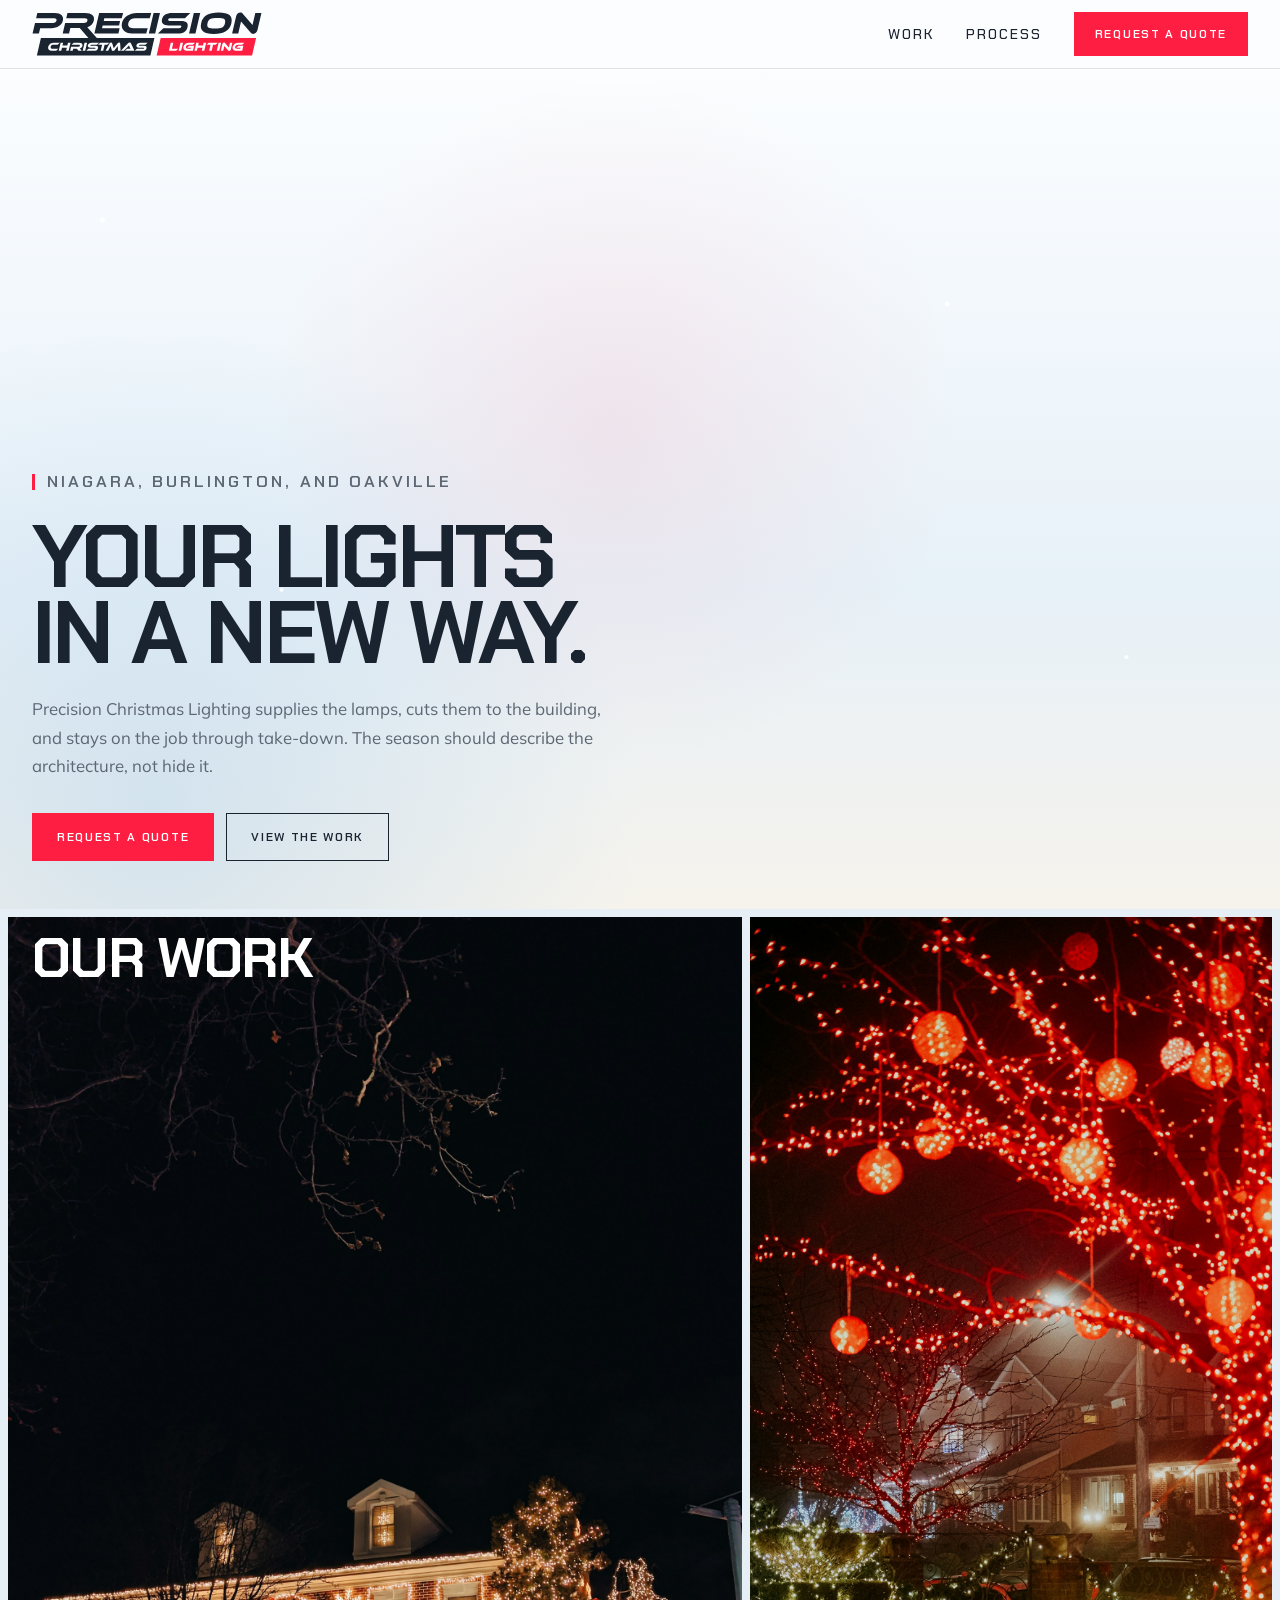
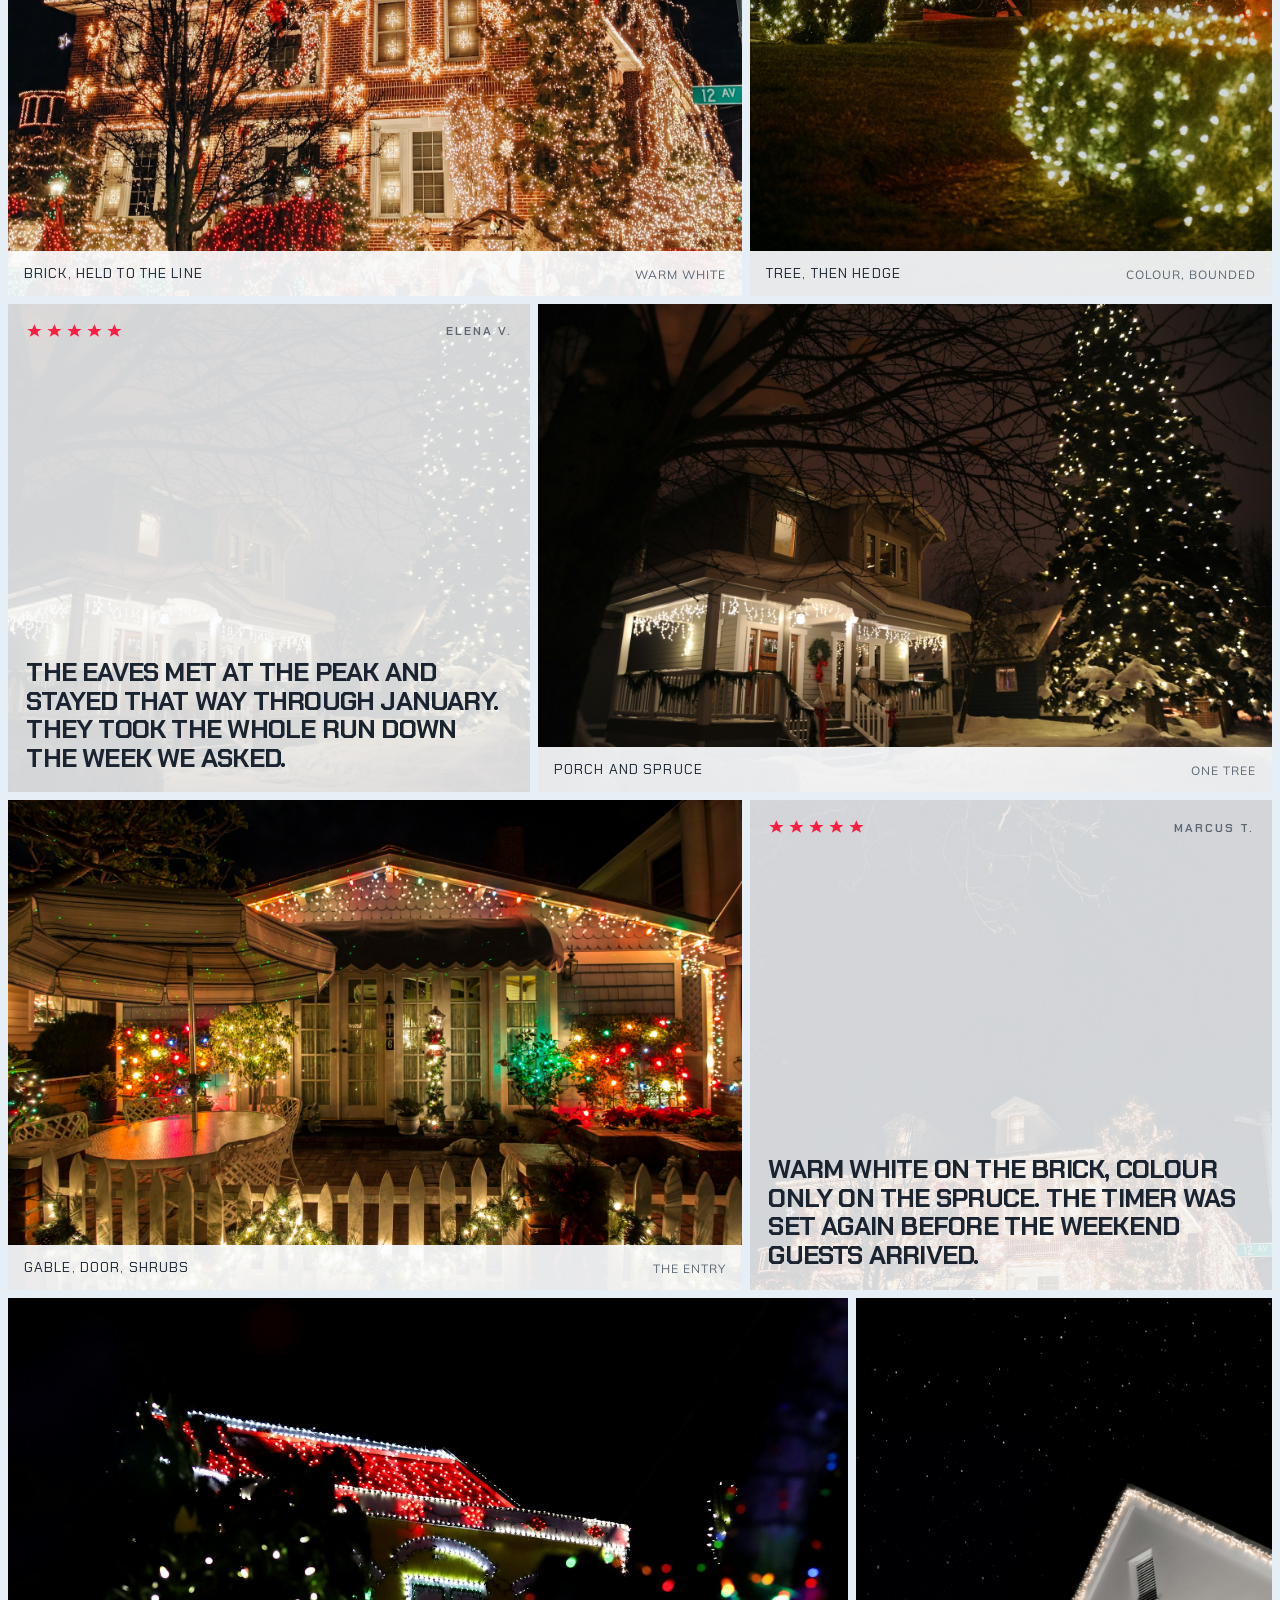
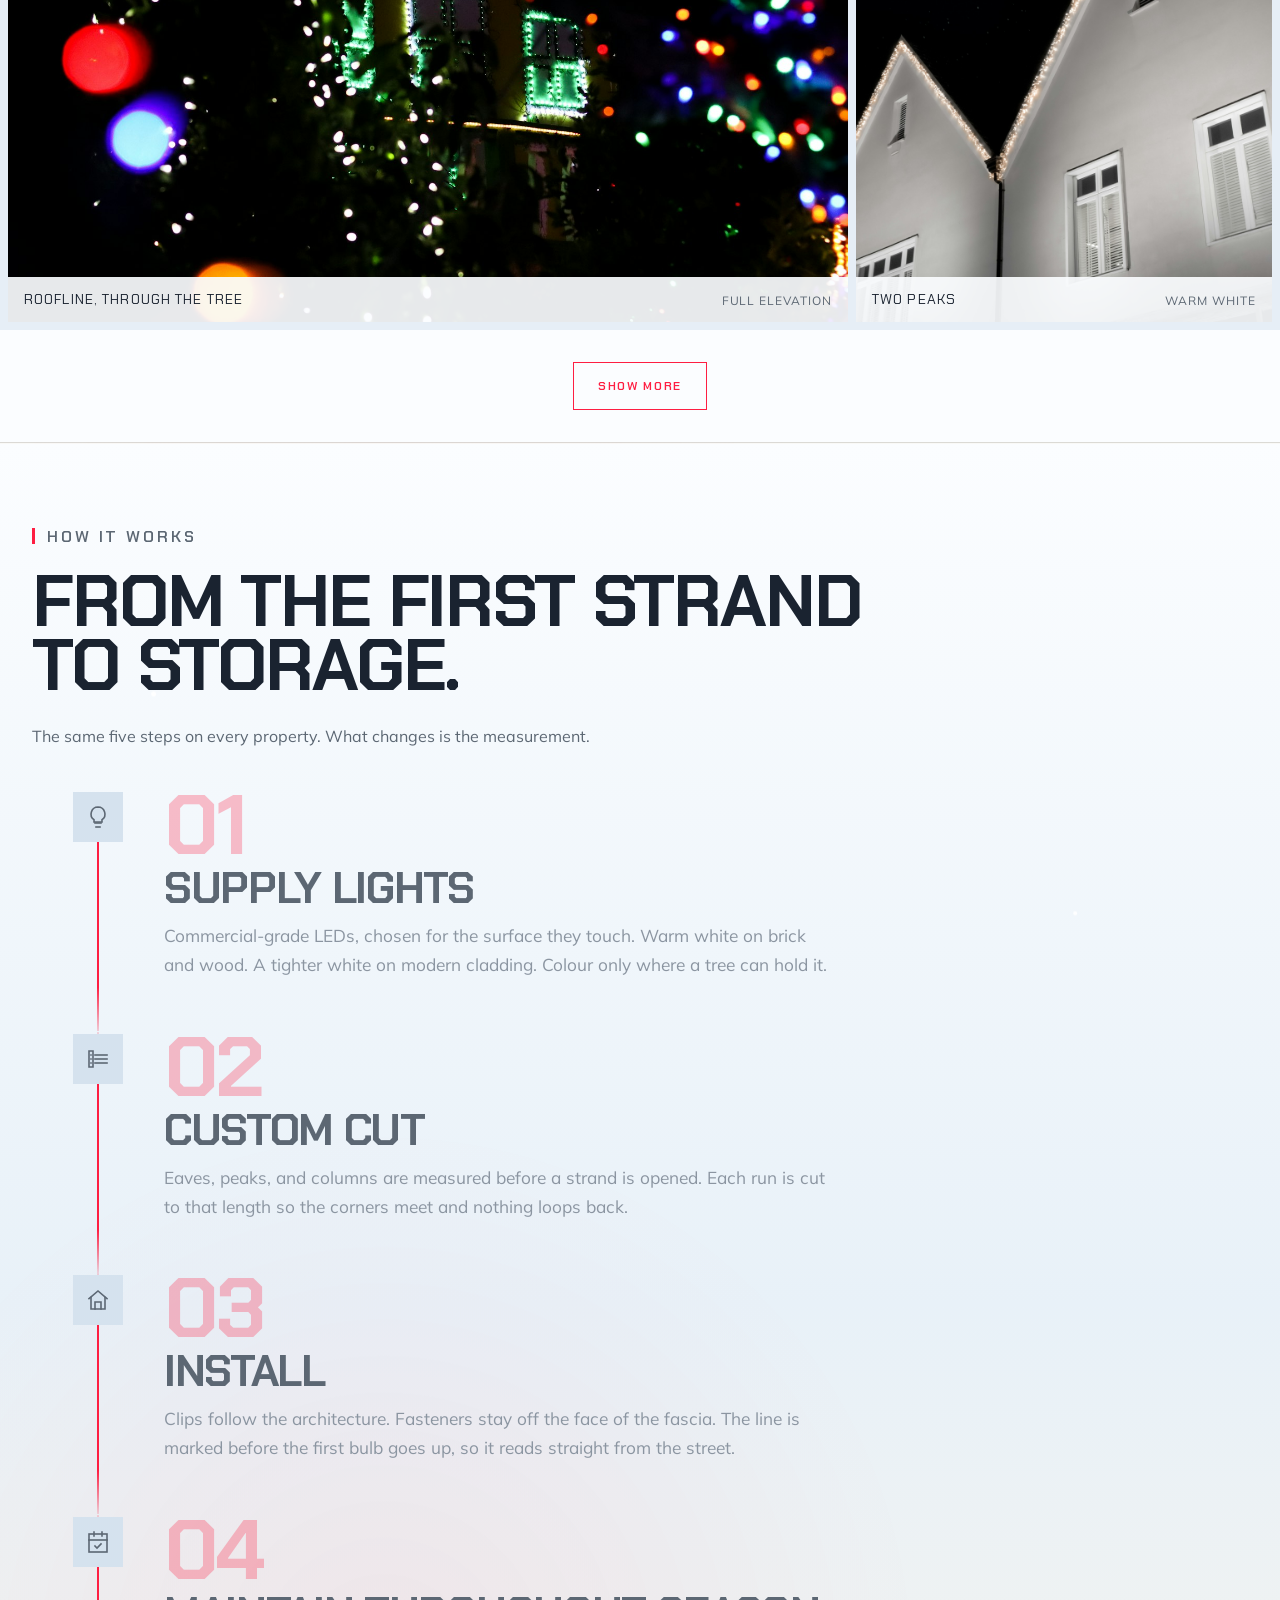
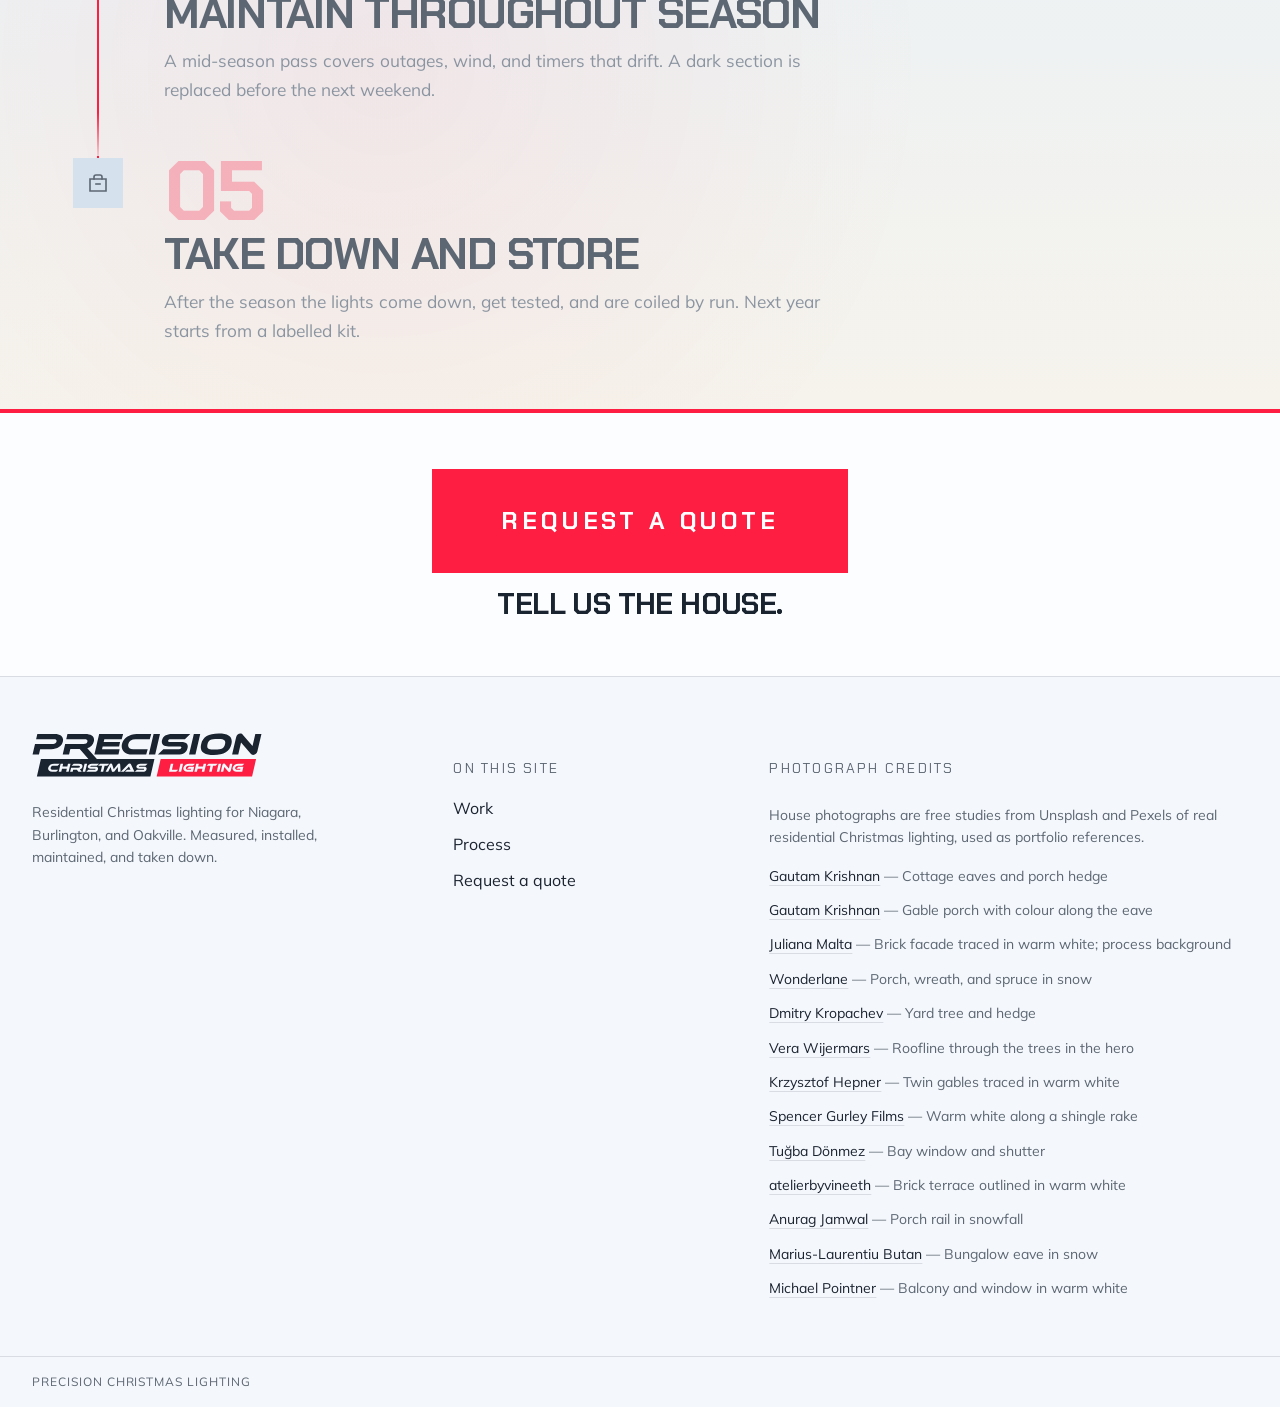
==== index.html @ a8835882 "Initial commit" ====
<!DOCTYPE html>
<html lang="en">
  <head>
    <meta charset="utf-8" />
    <meta name="viewport" content="width=device-width, initial-scale=1" />
    <title>Precision Christmas Lighting</title>
    <meta
      name="description"
      content="Architectural Christmas lighting for houses in Niagara, Burlington, and Oakville. Supply, custom cut, install, seasonal maintenance, and take-down."
    />
    <link rel="preconnect" href="https://fonts.googleapis.com" />
    <link rel="preconnect" href="https://fonts.gstatic.com" crossorigin />
    <link
      href="https://fonts.googleapis.com/css2?family=Chakra+Petch:ital,wght@0,500;0,600;0,700;1,700&family=Mulish:wght@400;500;600;700&display=swap"
      rel="stylesheet"
    />
    <link rel="stylesheet" href="css/styles.css" />
    <link rel="icon" href="precision-christmas-logo.svg" type="image/svg+xml" />
  </head>
  <body>
    <header class="site-header">
      <div class="header-inner">
        <a class="logo-link" href="index.html" aria-label="Precision Christmas Lighting">
          <img class="logo-img" src="precision-christmas-logo.svg" alt="" width="325" height="62" />
        </a>
        <nav class="nav-desktop" aria-label="Primary">
          <a class="nav-link" href="#work">Work</a>
          <a class="nav-link" href="#process">Process</a>
          <a class="btn" href="quote.html">Request a quote</a>
        </nav>
        <button
          class="menu-toggle"
          id="menu-toggle"
          type="button"
          aria-expanded="false"
          aria-controls="site-menu"
        >
          Menu
        </button>
      </div>
      <nav class="nav-mobile" id="site-menu" aria-label="Mobile">
        <ul>
          <li><a href="#work">Work</a></li>
          <li><a href="#process">Process</a></li>
        </ul>
        <a class="btn btn-lg" href="quote.html">Request a quote</a>
      </nav>
    </header>

    <main>
      <!-- Layer 2: hero photo -->
      <section class="hero">
        <div class="hero-visual">
          <div class="hero-media">
            <img
              src="work/wijermars-night.jpg"
              alt="House at night seen through dark trees, roof and windows traced in colour lights."
            />
          </div>
          <div class="hero-overlay" aria-hidden="true"></div>
        </div>
      </section>

      <!-- Layer 5: hero text (sibling so it can sit above the bulb glow) -->
      <div class="hero-content">
        <p class="eyebrow">
          <span class="eyebrow-bar" aria-hidden="true"></span>
          Niagara, Burlington, and Oakville
        </p>
        <h1>Your lights<br />in a new way.</h1>
        <p>
          Precision Christmas Lighting supplies the lamps, cuts them to the building, and stays
          on the job through take-down. The season should describe the architecture, not hide it.
        </p>
        <div class="hero-actions">
          <a class="btn btn-lg" href="quote.html">Request a quote</a>
          <a class="btn btn-lg btn-outline" href="#work">View the work</a>
        </div>
      </div>

      <!--
        Bulb stage hidden. Uncomment this whole section to put the bulb,
        circling text, and its scroll space back.
      <section
        class="model-scroll"
        id="model-scroll"
        aria-label="Interactive glowing lightbulb"
      >
        <div class="model-scroll-bg-sticky" aria-hidden="true">
          <div class="model-scroll-bg"></div>
        </div>
        <div class="model-scroll-canvas-sticky">
          <canvas id="model-canvas" aria-hidden="true"></canvas>
          <div class="model-slogan" id="model-slogan" aria-hidden="true">
            <svg class="model-slogan-ring model-slogan-ring-outer" viewBox="0 0 100 100">
              <defs>
                <path
                  id="slogan-orbit-outer"
                  d="M50,50 m-38,0 a38,38 0 1,1 76,0 a38,38 0 1,1 -76,0"
                />
              </defs>
              <text>
                <textPath href="#slogan-orbit-outer" startOffset="0%">
                  CUT TO THE BUILDING · LIT FOR THE SEASON · CUT TO THE BUILDING · LIT FOR THE SEASON ·
                </textPath>
              </text>
            </svg>
            <svg class="model-slogan-ring model-slogan-ring-inner" viewBox="0 0 100 100">
              <defs>
                <path
                  id="slogan-orbit-inner"
                  d="M50,50 m-26,0 a26,26 0 1,1 52,0 a26,26 0 1,1 -52,0"
                />
              </defs>
              <text>
                <textPath href="#slogan-orbit-inner" startOffset="0%">
                  YOUR LIGHTS IN A NEW WAY · PRECISION ON EVERY EAVE ·
                </textPath>
              </text>
            </svg>
            <p class="model-slogan-flare">
              <span data-word>Installed</span>
              <span data-word>with</span>
              <span data-word>precision</span>
            </p>
          </div>
        </div>
        <div class="model-copy">
          <p class="eyebrow">
            <span class="eyebrow-bar" aria-hidden="true"></span>
            Scroll to turn the lamp
          </p>
        </div>
      </section>
      -->

      <section id="work" class="work-section">
        <h2 class="work-heading" id="work-heading">Our work</h2>
        <div class="work-stage">
          <div class="work-grid" id="work-frames">
          <figure class="work-frame span-7 tall-82">
            <img
              src="work/malta-night.jpg"
              alt="Two-storey brick house at night, warm-white lights tracing the roof, windows, and a tall evergreen."
              style="object-position: center 72%"
            />
            <figcaption>
              <span class="title">Brick, held to the line</span>
              <span class="detail">Warm white</span>
            </figcaption>
          </figure>

          <figure class="work-frame span-5">
            <img
              src="work/kropachev-yard.jpg"
              alt="A front yard at night with a tree in red lights and a hedge in warm white, a house behind."
            />
            <figcaption>
              <span class="title">Tree, then hedge</span>
              <span class="detail">Colour, bounded</span>
            </figcaption>
          </figure>

          <figure class="review-panel span-5">
            <img class="review-bg" src="work/wonderlane-tree.jpg" alt="" />
            <div class="review-shade" aria-hidden="true"></div>
            <div class="review-content">
              <div class="review-meta">
                <div class="stars" aria-label="5 out of 5 stars">
                  <svg viewBox="0 0 20 20" aria-hidden="true"><path d="M10 1.4 12.5 7.1h6l-4.8 3.6 1.8 5.8L10 13.1 4.5 16.5l1.8-5.8L1.5 7.1h6L10 1.4Z"/></svg>
                  <svg viewBox="0 0 20 20" aria-hidden="true"><path d="M10 1.4 12.5 7.1h6l-4.8 3.6 1.8 5.8L10 13.1 4.5 16.5l1.8-5.8L1.5 7.1h6L10 1.4Z"/></svg>
                  <svg viewBox="0 0 20 20" aria-hidden="true"><path d="M10 1.4 12.5 7.1h6l-4.8 3.6 1.8 5.8L10 13.1 4.5 16.5l1.8-5.8L1.5 7.1h6L10 1.4Z"/></svg>
                  <svg viewBox="0 0 20 20" aria-hidden="true"><path d="M10 1.4 12.5 7.1h6l-4.8 3.6 1.8 5.8L10 13.1 4.5 16.5l1.8-5.8L1.5 7.1h6L10 1.4Z"/></svg>
                  <svg viewBox="0 0 20 20" aria-hidden="true"><path d="M10 1.4 12.5 7.1h6l-4.8 3.6 1.8 5.8L10 13.1 4.5 16.5l1.8-5.8L1.5 7.1h6L10 1.4Z"/></svg>
                </div>
                <figcaption>Elena V.</figcaption>
              </div>
              <blockquote>
                The eaves met at the peak and stayed that way through January. They took the whole run
                down the week we asked.
              </blockquote>
            </div>
          </figure>

          <figure class="work-frame span-7 tall-62">
            <img
              src="work/wonderlane-tree.jpg"
              alt="Snow-covered house at dusk with porch lights, a wreath, and a tall spruce wrapped in white lights."
              style="object-position: center 40%"
            />
            <figcaption>
              <span class="title">Porch and spruce</span>
              <span class="detail">One tree</span>
            </figcaption>
          </figure>

          <figure class="work-frame span-7 tall-62">
            <img
              src="work/krishnan-b.jpg"
              alt="Cottage gable at night with lights along the scalloped eave and colour in the shrubs by the door."
            />
            <figcaption>
              <span class="title">Gable, door, shrubs</span>
              <span class="detail">The entry</span>
            </figcaption>
          </figure>

          <figure class="review-panel span-5">
            <img class="review-bg" src="work/malta-night.jpg" alt="" />
            <div class="review-shade" aria-hidden="true"></div>
            <div class="review-content">
              <div class="review-meta">
                <div class="stars" aria-label="5 out of 5 stars">
                  <svg viewBox="0 0 20 20" aria-hidden="true"><path d="M10 1.4 12.5 7.1h6l-4.8 3.6 1.8 5.8L10 13.1 4.5 16.5l1.8-5.8L1.5 7.1h6L10 1.4Z"/></svg>
                  <svg viewBox="0 0 20 20" aria-hidden="true"><path d="M10 1.4 12.5 7.1h6l-4.8 3.6 1.8 5.8L10 13.1 4.5 16.5l1.8-5.8L1.5 7.1h6L10 1.4Z"/></svg>
                  <svg viewBox="0 0 20 20" aria-hidden="true"><path d="M10 1.4 12.5 7.1h6l-4.8 3.6 1.8 5.8L10 13.1 4.5 16.5l1.8-5.8L1.5 7.1h6L10 1.4Z"/></svg>
                  <svg viewBox="0 0 20 20" aria-hidden="true"><path d="M10 1.4 12.5 7.1h6l-4.8 3.6 1.8 5.8L10 13.1 4.5 16.5l1.8-5.8L1.5 7.1h6L10 1.4Z"/></svg>
                  <svg viewBox="0 0 20 20" aria-hidden="true"><path d="M10 1.4 12.5 7.1h6l-4.8 3.6 1.8 5.8L10 13.1 4.5 16.5l1.8-5.8L1.5 7.1h6L10 1.4Z"/></svg>
                </div>
                <figcaption>Marcus T.</figcaption>
              </div>
              <blockquote>
                Warm white on the brick, colour only on the spruce. The timer was set again before the
                weekend guests arrived.
              </blockquote>
            </div>
          </figure>

          <figure class="work-frame span-8 tall-64">
            <img
              src="work/wijermars-night.jpg"
              alt="House roofline outlined in white and red lights, seen through out-of-focus coloured bulbs in the foreground."
              style="object-position: center 28%"
            />
            <figcaption>
              <span class="title">Roofline, through the tree</span>
              <span class="detail">Full elevation</span>
            </figcaption>
          </figure>

          <figure class="work-frame span-4 tall-64">
            <img
              src="work/hepner-house.jpg"
              alt="Two white gables at night, warm-white lights tracing both peaks against a dark sky."
            />
            <figcaption>
              <span class="title">Two peaks</span>
              <span class="detail">Warm white</span>
            </figcaption>
          </figure>

          <div class="work-extra" id="work-extra">
            <figure class="work-frame span-5 tall-62">
              <img
                src="work/gurley-gable.jpg"
                alt="Cedar-shingle gable at night with warm-white lights along the rake and colour in the tree beside it."
                style="object-position: center 70%"
              />
              <figcaption>
                <span class="title">Rake and tree</span>
                <span class="detail">The gable</span>
              </figcaption>
            </figure>

            <figure class="work-frame span-7 tall-62">
              <img
                src="work/donmez-bay.jpg"
                alt="White bay window with shutters, warm string lights following the trim and hanging from the balcony."
              />
              <figcaption>
                <span class="title">Bay and shutter</span>
                <span class="detail">Warm white</span>
              </figcaption>
            </figure>

            <figure class="review-panel span-4">
              <img class="review-bg" src="work/kropachev-yard.jpg" alt="" />
              <div class="review-shade" aria-hidden="true"></div>
              <div class="review-content">
                <div class="review-meta">
                  <div class="stars" aria-label="5 out of 5 stars">
                    <svg viewBox="0 0 20 20" aria-hidden="true"><path d="M10 1.4 12.5 7.1h6l-4.8 3.6 1.8 5.8L10 13.1 4.5 16.5l1.8-5.8L1.5 7.1h6L10 1.4Z"/></svg>
                    <svg viewBox="0 0 20 20" aria-hidden="true"><path d="M10 1.4 12.5 7.1h6l-4.8 3.6 1.8 5.8L10 13.1 4.5 16.5l1.8-5.8L1.5 7.1h6L10 1.4Z"/></svg>
                    <svg viewBox="0 0 20 20" aria-hidden="true"><path d="M10 1.4 12.5 7.1h6l-4.8 3.6 1.8 5.8L10 13.1 4.5 16.5l1.8-5.8L1.5 7.1h6L10 1.4Z"/></svg>
                    <svg viewBox="0 0 20 20" aria-hidden="true"><path d="M10 1.4 12.5 7.1h6l-4.8 3.6 1.8 5.8L10 13.1 4.5 16.5l1.8-5.8L1.5 7.1h6L10 1.4Z"/></svg>
                    <svg viewBox="0 0 20 20" aria-hidden="true"><path d="M10 1.4 12.5 7.1h6l-4.8 3.6 1.8 5.8L10 13.1 4.5 16.5l1.8-5.8L1.5 7.1h6L10 1.4Z"/></svg>
                  </div>
                  <figcaption>Priya N.</figcaption>
                </div>
                <blockquote>
                  Every length was cut to the fascia. Nothing looped back, and the bins in January
                  were labelled by elevation.
                </blockquote>
              </div>
            </figure>

            <figure class="work-frame span-8 tall-72">
              <img
                src="work/vineeth-brick.jpg"
                alt="Brick terrace house at night, warm-white lights outlining the facade, door, and windows."
              />
              <figcaption>
                <span class="title">Brick elevation</span>
                <span class="detail">The door</span>
              </figcaption>
            </figure>

            <figure class="work-frame span-7">
              <img
                src="work/jamwal-porch.jpg"
                alt="Blue bungalow in snowfall, multicolour lights along the porch rail and steps."
              />
              <figcaption>
                <span class="title">Porch in snow</span>
                <span class="detail">The entry</span>
              </figcaption>
            </figure>

            <figure class="work-frame span-5">
              <img
                src="work/butan-bungalow.jpg"
                alt="Snow-covered bungalow at night with lights along the eave and colour in the front trees."
                style="object-position: center 60%"
              />
              <figcaption>
                <span class="title">Eave in snow</span>
                <span class="detail">One bungalow</span>
              </figcaption>
            </figure>

            <figure class="work-frame span-12 tall-78">
              <img
                src="work/pointner-balcony.jpg"
                alt="House wall at dusk with warm-white net lights across a balcony and the window below it."
                style="object-position: center 30%"
              />
              <figcaption>
                <span class="title">Balcony line</span>
                <span class="detail">Warm white</span>
              </figcaption>
            </figure>
          </div>
          </div>
        </div>

        <div class="work-more">
          <button
            class="btn btn-lg btn-show-more"
            id="view-more"
            type="button"
            aria-expanded="false"
            aria-controls="work-extra"
          >
            Show more
          </button>
        </div>
      </section>

      <section class="process" id="process">
        <div class="process-parallax" aria-hidden="true"></div>
        <div class="process-intro">
          <p class="eyebrow">
            <span class="eyebrow-bar" aria-hidden="true"></span>
            How it works
          </p>
          <h2>From the first strand to storage.</h2>
          <p>The same five steps on every property. What changes is the measurement.</p>
        </div>

        <ol class="process-list">
          <li class="process-item">
            <div class="process-rail" aria-hidden="true">
              <span class="process-node">
                <svg viewBox="0 0 24 24">
                  <path d="M9 18h6" />
                  <path d="M10 22h4" />
                  <path d="M12 2a7 7 0 0 0-4 12.7V17h8v-2.3A7 7 0 0 0 12 2Z" />
                </svg>
              </span>
            </div>
            <div class="process-body">
              <p class="step-number">01</p>
              <h3>Supply lights</h3>
              <p>
                Commercial-grade LEDs, chosen for the surface they touch. Warm white on brick and
                wood. A tighter white on modern cladding. Colour only where a tree can hold it.
              </p>
            </div>
          </li>

          <li class="process-item">
            <div class="process-rail" aria-hidden="true">
              <span class="process-node">
                <svg viewBox="0 0 24 24">
                  <path d="M21 8H9" />
                  <path d="M21 12H9" />
                  <path d="M21 16H9" />
                  <path d="M5 8v.01" />
                  <path d="M5 12v.01" />
                  <path d="M5 16v.01" />
                  <path d="M3 4h4v16H3Z" />
                </svg>
              </span>
            </div>
            <div class="process-body">
              <p class="step-number">02</p>
              <h3>Custom cut</h3>
              <p>
                Eaves, peaks, and columns are measured before a strand is opened. Each run is cut
                to that length so the corners meet and nothing loops back.
              </p>
            </div>
          </li>

          <li class="process-item">
            <div class="process-rail" aria-hidden="true">
              <span class="process-node">
                <svg viewBox="0 0 24 24">
                  <path d="M3 10.5 12 3l9 7.5" />
                  <path d="M5 9.5V21h14V9.5" />
                  <path d="M9 21v-7h6v7" />
                </svg>
              </span>
            </div>
            <div class="process-body">
              <p class="step-number">03</p>
              <h3>Install</h3>
              <p>
                Clips follow the architecture. Fasteners stay off the face of the fascia. The line
                is marked before the first bulb goes up, so it reads straight from the street.
              </p>
            </div>
          </li>

          <li class="process-item">
            <div class="process-rail" aria-hidden="true">
              <span class="process-node">
                <svg viewBox="0 0 24 24">
                  <rect x="3" y="4" width="18" height="18" />
                  <path d="M16 2v4" />
                  <path d="M8 2v4" />
                  <path d="M3 10h18" />
                  <path d="m9 16 2 2 4-4" />
                </svg>
              </span>
            </div>
            <div class="process-body">
              <p class="step-number">04</p>
              <h3>Maintain throughout season</h3>
              <p>
                A mid-season pass covers outages, wind, and timers that drift. A dark section is
                replaced before the next weekend.
              </p>
            </div>
          </li>

          <li class="process-item">
            <div class="process-rail" aria-hidden="true">
              <span class="process-node">
                <svg viewBox="0 0 24 24">
                  <path d="M4 8h16v12H4Z" />
                  <path d="M8 8V6a2 2 0 0 1 2-2h4a2 2 0 0 1 2 2v2" />
                  <path d="M10 13h4" />
                </svg>
              </span>
            </div>
            <div class="process-body">
              <p class="step-number">05</p>
              <h3>Take down and store</h3>
              <p>
                After the season the lights come down, get tested, and are coiled by run. Next
                year starts from a labelled kit.
              </p>
            </div>
          </li>
        </ol>
      </section>

      <section class="cta-band">
        <div class="cta-band-rule" aria-hidden="true"></div>
        <div class="cta-band-inner">
          <div class="cta-band-row">
            <a class="btn btn-cta" href="quote.html">Request a quote</a>
            <h2>Tell us the house.</h2>
          </div>
        </div>
      </section>
    </main>

    <footer class="site-footer">
      <div class="footer-grid">
        <div class="footer-brand">
          <a class="logo-link" href="index.html" aria-label="Precision Christmas Lighting">
            <img class="logo-img" src="precision-christmas-logo.svg" alt="" width="325" height="62" />
          </a>
          <p>
            Residential Christmas lighting for Niagara, Burlington, and Oakville. Measured,
            installed, maintained, and taken down.
          </p>
        </div>
        <nav class="footer-nav" aria-label="Footer">
          <p class="footer-label">On this site</p>
          <ul>
            <li><a href="#work">Work</a></li>
            <li><a href="#process">Process</a></li>
            <li><a href="quote.html">Request a quote</a></li>
          </ul>
        </nav>
        <div class="credits">
          <p class="footer-label">Photograph credits</p>
          <p>
            House photographs are free studies from Unsplash and Pexels of real residential
            Christmas lighting, used as portfolio references.
          </p>
          <ul>
            <li>
              <a class="credit-link" href="https://unsplash.com/photos/a-house-with-christmas-lights-XfmXO8BMrDs">Gautam Krishnan</a>
              <span> — Cottage eaves and porch hedge</span>
            </li>
            <li>
              <a class="credit-link" href="https://unsplash.com/photos/a-house-with-christmas-lights-EpjZhYC-hxU">Gautam Krishnan</a>
              <span> — Gable porch with colour along the eave</span>
            </li>
            <li>
              <a class="credit-link" href="https://unsplash.com/photos/well-lit-house-at-night-NH7oHjePWUs">Juliana Malta</a>
              <span> — Brick facade traced in warm white; process background</span>
            </li>
            <li>
              <a class="credit-link" href="https://unsplash.com/photos/pine-tree-cover-by-string-lights-beside-house-ADeF0nyAvLo">Wonderlane</a>
              <span> — Porch, wreath, and spruce in snow</span>
            </li>
            <li>
              <a class="credit-link" href="https://unsplash.com/photos/a-lighted-tree-in-the-middle-of-a-yard-RzvjP1nq0bE">Dmitry Kropachev</a>
              <span> — Yard tree and hedge</span>
            </li>
            <li>
              <a class="credit-link" href="https://unsplash.com/photos/a-house-covered-in-christmas-lights-at-night-WYiPQLPj8ec">Vera Wijermars</a>
              <span> — Roofline through the trees in the hero</span>
            </li>
            <li>
              <a class="credit-link" href="https://unsplash.com/photos/white-and-brown-concrete-house-n_2GDrtTaXc">Krzysztof Hepner</a>
              <span> — Twin gables traced in warm white</span>
            </li>
            <li>
              <a class="credit-link" href="https://www.pexels.com/photo/string-lights-hanging-from-house-roof-1472673/">Spencer Gurley Films</a>
              <span> — Warm white along a shingle rake</span>
            </li>
            <li>
              <a class="credit-link" href="https://www.pexels.com/photo/a-white-vintage-house-with-christmas-lights-15028368/">Tuğba Dönmez</a>
              <span> — Bay window and shutter</span>
            </li>
            <li>
              <a class="credit-link" href="https://www.pexels.com/photo/festive-christmas-decor-on-a-cozy-house-at-night-35358419/">atelierbyvineeth</a>
              <span> — Brick terrace outlined in warm white</span>
            </li>
            <li>
              <a class="credit-link" href="https://www.pexels.com/photo/charming-snowy-christmas-house-in-toronto-29675608/">Anurag Jamwal</a>
              <span> — Porch rail in snowfall</span>
            </li>
            <li>
              <a class="credit-link" href="https://www.pexels.com/photo/the-exterior-of-a-house-at-night-9333842/">Marius-Laurentiu Butan</a>
              <span> — Bungalow eave in snow</span>
            </li>
            <li>
              <a class="credit-link" href="https://www.pexels.com/photo/cozy-nighttime-home-with-glowing-christmas-lights-35371210/">Michael Pointner</a>
              <span> — Balcony and window in warm white</span>
            </li>
          </ul>
        </div>
      </div>
      <div class="footer-bar">Precision Christmas Lighting</div>
    </footer>

    <script src="js/main.js"></script>
    <!--
      Bulb stage scripts. Uncomment with the model-scroll section above.
    <script type="importmap">
      {
        "imports": {
          "three": "https://unpkg.com/three@0.170.0/build/three.module.js",
          "three/addons/": "https://unpkg.com/three@0.170.0/examples/jsm/"
        }
      }
    </script>
    <script type="module" src="js/model-scroll.js"></script>
    -->
  </body>
</html>
---- css/styles.css ----
:root {
  --ink: #1a2330;
  --paper: #f4f7fb;
  --snow: #fbfdff;
  --ice: #e6eef6;
  --lime: #fe1e42;
  --accent: #fe1e42;
  --accent-deep: #d01234;
  --white: #ffffff;
  --muted: #5c6773;
  --line: rgba(26, 35, 48, 0.12);
  --danger: #c41832;
  --header-h: 3.75rem;
  --font-display: "Chakra Petch", sans-serif;
  --font-body: Mulish, sans-serif;
}

*,
*::before,
*::after {
  box-sizing: border-box;
  border-radius: 0 !important;
  box-shadow: none !important;
}

html {
  scroll-behavior: smooth;
  background: var(--snow);
}

body {
  margin: 0;
  min-height: 100vh;
  background: var(--snow);
  color: var(--ink);
  font-family: var(--font-body);
  line-height: 1.5;
  -webkit-font-smoothing: antialiased;
}

img {
  display: block;
  max-width: 100%;
}

a {
  color: inherit;
  text-decoration: none;
}

button,
input,
textarea {
  font: inherit;
}

::selection {
  background: var(--accent);
  color: var(--white);
}

#work,
#process {
  scroll-margin-top: 5.5rem;
}

.sr-only {
  position: absolute;
  width: 1px;
  height: 1px;
  padding: 0;
  margin: -1px;
  overflow: hidden;
  clip: rect(0, 0, 0, 0);
  white-space: nowrap;
  border: 0;
}

.eyebrow {
  display: flex;
  align-items: center;
  gap: 0.75rem;
  margin: 0;
  font-family: var(--font-display);
  font-size: 0.75rem;
  font-weight: 600;
  letter-spacing: 0.18em;
  text-transform: uppercase;
}

.eyebrow-bar {
  display: inline-block;
  width: 3px;
  height: 1rem;
  background: var(--lime);
}

.btn {
  display: inline-flex;
  align-items: center;
  justify-content: center;
  min-height: 2.75rem;
  padding: 0.75rem 1.25rem;
  border: 1px solid transparent;
  background: var(--accent);
  color: var(--white);
  cursor: pointer;
  font-family: var(--font-display);
  font-size: 0.75rem;
  font-weight: 600;
  letter-spacing: 0.14em;
  text-transform: uppercase;
  transition: background-color 0.15s ease, color 0.15s ease, border-color 0.15s ease;
}

.btn:hover {
  background: var(--accent-deep);
}

.btn:focus-visible,
.nav-link:focus-visible,
.logo-link:focus-visible,
.credit-link:focus-visible {
  outline: 2px solid var(--lime);
  outline-offset: 4px;
}

.btn-outline {
  background: transparent;
  border-color: currentColor;
  color: inherit;
}

.btn-outline:hover {
  background: var(--accent);
  color: var(--white);
  border-color: var(--accent);
}

.btn-outline.dark {
  border-color: var(--ink);
  color: var(--ink);
}

.btn-outline.dark:hover {
  background: var(--ink);
  color: var(--white);
  border-color: var(--ink);
}

.btn-lg {
  min-height: 3rem;
  padding: 0.85rem 1.5rem;
}

.btn-xl {
  min-height: 4rem;
  padding: 1rem 2.5rem;
  font-size: 0.95rem;
  letter-spacing: 0.16em;
}

.site-header {
  position: sticky;
  top: 0;
  /* Above bulb glow + page text */
  z-index: 40;
  border-bottom: 1px solid var(--line);
  background: var(--snow);
  color: var(--ink);
}

.header-inner {
  display: flex;
  align-items: center;
  justify-content: space-between;
  gap: 1rem;
  padding: 0.75rem 1rem;
}

.logo-img {
  height: 2.25rem;
  width: auto;
}

.nav-desktop {
  display: none;
  align-items: center;
  gap: 2rem;
}

.nav-link {
  font-family: var(--font-display);
  font-size: 0.875rem;
  font-weight: 500;
  letter-spacing: 0.14em;
  text-transform: uppercase;
}

.nav-link:hover {
  color: var(--lime);
}

.menu-toggle {
  background: none;
  border: 0;
  color: var(--ink);
  cursor: pointer;
  font-family: var(--font-display);
  font-size: 0.75rem;
  font-weight: 600;
  letter-spacing: 0.16em;
  text-transform: uppercase;
}

.nav-mobile {
  display: none;
  border-top: 1px solid var(--line);
  padding: 1rem;
}

.nav-mobile.is-open {
  display: block;
}

.nav-mobile ul {
  list-style: none;
  margin: 0;
  padding: 0;
}

.nav-mobile li {
  border-bottom: 1px solid var(--line);
}

.nav-mobile a {
  display: block;
  padding: 1rem 0;
  font-family: var(--font-display);
  font-size: 1.125rem;
  letter-spacing: 0.12em;
  text-transform: uppercase;
}

.nav-mobile .btn {
  width: 100%;
  margin-top: 1rem;
}

.hero {
  /* Layer 2 stack — photos + seam only (below bulb glow) */
  position: relative;
  z-index: 2;
  min-height: calc(100svh - var(--header-h));
  background: var(--snow);
  color: var(--ink);
  pointer-events: none;
}

.hero-visual {
  position: absolute;
  inset: 0;
  overflow: hidden;
}

.hero-media {
  position: absolute;
  inset: 0;
}

.hero-media img {
  width: 100%;
  height: 100%;
  object-fit: cover;
  object-position: center 45%;
  opacity: 0;
}

.hero-visual {
  background-color: #f7fbff;
  background-image:
    radial-gradient(circle at 8% 18%, rgba(255, 255, 255, 0.95) 0 2px, transparent 3px),
    radial-gradient(circle at 22% 62%, rgba(255, 255, 255, 0.9) 0 1.5px, transparent 2.5px),
    radial-gradient(circle at 74% 28%, rgba(255, 255, 255, 0.95) 0 2px, transparent 3px),
    radial-gradient(circle at 88% 70%, rgba(255, 255, 255, 0.85) 0 1.5px, transparent 2.5px),
    radial-gradient(circle at 48% 42%, rgba(254, 30, 66, 0.08), transparent 42%),
    radial-gradient(circle at 12% 88%, rgba(186, 214, 236, 0.55), transparent 36%),
    linear-gradient(180deg, #fbfdff 0%, #e7f1f8 62%, #f6f3ec 100%);
}

.hero-overlay {
  position: absolute;
  inset: 0;
  background: none;
}

/* Layer 5: hero copy — pulled up over the hero visual, above the glow */
.hero-content {
  position: relative;
  z-index: 30;
  display: flex;
  flex-direction: column;
  justify-content: flex-end;
  min-height: calc(100svh - var(--header-h));
  margin-top: calc(var(--header-h) - 100svh);
  padding: 3rem 1rem;
  color: var(--ink);
  pointer-events: none;
}

.hero-content a,
.hero-content .btn {
  pointer-events: auto;
}

.hero-content h1 {
  margin: 1.5rem 0 0;
  max-width: 18ch;
  font-family: var(--font-display);
  font-size: clamp(2.5rem, 8vw, 5.5rem);
  font-weight: 700;
  line-height: 0.86;
  letter-spacing: -0.04em;
  text-transform: uppercase;
}

.hero-content p {
  margin: 1.5rem 0 0;
  max-width: 36rem;
  color: var(--muted);
  font-size: 1.05rem;
  line-height: 1.7;
}

.hero-actions {
  display: flex;
  flex-direction: column;
  gap: 0.75rem;
  margin-top: 2rem;
}

.section-intro {
  display: grid;
  gap: 2rem;
  padding: 4rem 1rem;
  border-bottom: 1px solid var(--line);
}

.section-intro h2 {
  margin: 1.25rem 0 0;
  max-width: 16ch;
  font-family: var(--font-display);
  font-size: clamp(2.75rem, 7vw, 4.5rem);
  font-weight: 700;
  line-height: 0.9;
  letter-spacing: -0.03em;
  text-transform: uppercase;
}

.model-scroll {
  position: relative;
  z-index: auto;
  /* Scroll travel for the spin — 75% of the previous 260vh stage */
  height: 195vh;
  margin-top: -28vh;
  margin-bottom: -24vh;
  background: transparent;
  color: var(--ink);
  pointer-events: none;
  overflow: visible;
}

.model-scroll-bg-sticky,
.model-scroll-canvas-sticky {
  position: sticky;
  top: var(--header-h);
  height: calc(100vh - var(--header-h));
  pointer-events: none;
}

/* Layer 1: bulb house plate — behind hero/work photos (hero is z:2) */
.model-scroll-bg-sticky {
  z-index: 1;
  margin-bottom: calc(-100vh + var(--header-h));
  overflow: hidden;
}

.model-scroll-bg {
  position: absolute;
  inset: 0;
  pointer-events: none;
  background-color: #fff;
  background-image:
    linear-gradient(rgba(255, 255, 255, 0.78), rgba(255, 255, 255, 0.84)),
    url("../work/wonderlane-tree.jpg");
  background-position: center;
  background-size: cover;
}

/* Layer 4: bulb + glow — above photos (z:2), below text (z:30) */
.model-scroll-canvas-sticky {
  z-index: 20;
  display: grid;
  place-items: center;
  overflow: visible;
  /* Soft fade so glow never hard-cuts against the header / stage rim */
  -webkit-mask-image: radial-gradient(
    ellipse 78% 72% at 50% 48%,
    #000 35%,
    rgba(0, 0, 0, 0.65) 58%,
    rgba(0, 0, 0, 0.2) 78%,
    transparent 100%
  );
  mask-image: radial-gradient(
    ellipse 78% 72% at 50% 48%,
    #000 35%,
    rgba(0, 0, 0, 0.65) 58%,
    rgba(0, 0, 0, 0.2) 78%,
    transparent 100%
  );
}

#model-canvas {
  position: absolute;
  /* Tall overscan for soft glow; no horizontal overscan (that caused a scrollable white gutter) */
  inset: -55% 0;
  width: 100%;
  height: 210%;
  display: block;
  z-index: 1;
  pointer-events: none;
}

.model-slogan {
  position: absolute;
  inset: 0;
  z-index: 2;
  display: grid;
  place-items: center;
  pointer-events: none;
  opacity: 0;
  visibility: hidden;
  transition: opacity 0.45s ease, visibility 0.45s ease;
}

.model-slogan.is-visible {
  opacity: 1;
  visibility: visible;
}

.model-slogan-ring {
  position: absolute;
  width: min(92vmin, 44rem);
  height: min(92vmin, 44rem);
  overflow: visible;
  color: rgba(26, 35, 48, 0.72);
  will-change: transform;
}

.model-slogan-ring-inner {
  width: min(64vmin, 30rem);
  height: min(64vmin, 30rem);
  color: rgba(254, 30, 66, 0.82);
}

.model-slogan-ring text {
  fill: currentColor;
  font-family: var(--font-display);
  font-size: 3.1px;
  font-weight: 600;
  letter-spacing: 0.22em;
  text-transform: uppercase;
}

.model-slogan-ring-inner text {
  font-size: 2.55px;
  letter-spacing: 0.18em;
}

.model-slogan-flare {
  position: absolute;
  left: 50%;
  bottom: clamp(1.25rem, 8vh, 3.5rem);
  z-index: 1;
  display: flex;
  flex-wrap: wrap;
  justify-content: center;
  gap: 0.35rem 0.55rem;
  width: min(18rem, calc(100% - 2rem));
  margin: 0;
  padding: 0;
  transform: translateX(-50%);
  text-align: center;
  font-family: var(--font-display);
  font-size: clamp(1.05rem, 2.8vw, 1.55rem);
  font-weight: 700;
  line-height: 1.15;
  letter-spacing: 0.08em;
  text-transform: uppercase;
  color: var(--ink);
}

.model-slogan-flare [data-word] {
  display: inline-block;
  opacity: 0;
  transform: translateY(0.65em) scale(0.92);
  filter: blur(6px);
  transition:
    opacity 0.55s ease,
    transform 0.55s cubic-bezier(0.22, 1, 0.36, 1),
    filter 0.55s ease;
}

.model-slogan.is-visible .model-slogan-flare [data-word] {
  opacity: 1;
  transform: translateY(0) scale(1);
  filter: blur(0);
}

.model-slogan.is-visible .model-slogan-flare [data-word]:nth-child(1) {
  transition-delay: 0.05s;
}
.model-slogan.is-visible .model-slogan-flare [data-word]:nth-child(2) {
  transition-delay: 0.16s;
}
.model-slogan.is-visible .model-slogan-flare [data-word]:nth-child(3) {
  transition-delay: 0.27s;
  color: var(--lime);
}

.model-copy {
  position: fixed;
  left: 0;
  bottom: 1.25rem;
  z-index: 30;
  width: max-content;
  max-width: 28rem;
  margin: 0;
  padding: 0 1rem;
  color: var(--ink);
  text-shadow: none;
  pointer-events: none;
  opacity: 0;
  visibility: hidden;
  transition: opacity 0.2s ease, visibility 0.2s ease;
}

.model-copy.is-visible {
  opacity: 1;
  visibility: visible;
}

@media (min-width: 640px) {
  .model-copy {
    padding-left: 1.5rem;
    padding-right: 1.5rem;
  }
}

@media (min-width: 1024px) {
  .model-copy {
    padding-left: 2rem;
    padding-right: 2rem;
  }
}

@media (prefers-reduced-motion: reduce) {
  .model-scroll {
    height: 90vh;
    margin-top: -10vh;
    margin-bottom: -8vh;
  }

  .model-scroll-bg-sticky,
  .model-scroll-canvas-sticky {
    height: calc(100vh - var(--header-h));
  }

  .model-scroll-bg-sticky {
    margin-bottom: calc(-100vh + var(--header-h));
  }
}

.work-section {
  /* No z-index here — keeps sticky heading free to sit above the bulb glow */
  position: relative;
  display: grid;
  background: var(--snow);
}

.work-stage {
  /* Layer 2: work photos under the glow */
  position: relative;
  z-index: 2;
  grid-area: 1 / 1;
}

.work-heading {
  position: sticky;
  top: 5.25rem;
  left: 0;
  grid-area: 1 / 1;
  align-self: start;
  /* Layer 5: above bulb glow and the top photo */
  z-index: 30;
  width: max-content;
  max-width: calc(100% - 2rem);
  margin: 0;
  padding: 1.35rem 1rem 0.75rem;
  font-family: var(--font-display);
  font-size: clamp(2rem, 5.5vw, 3.5rem);
  font-weight: 700;
  line-height: 0.95;
  letter-spacing: -0.03em;
  text-transform: uppercase;
  color: #fff;
  pointer-events: none;
}

@media (min-width: 640px) {
  .work-heading {
    padding-left: 1.5rem;
    padding-right: 1.5rem;
  }
}

@media (min-width: 1024px) {
  .work-heading {
    padding-left: 2rem;
    padding-right: 2rem;
  }
}

.section-intro .lede {
  margin: 0;
  max-width: 28rem;
  color: var(--muted);
  font-size: 1rem;
  line-height: 1.7;
}

.work-grid {
  --work-gap: 0.5rem;
  position: relative;
  z-index: 2;
  display: grid;
  grid-template-columns: 1fr;
  gap: var(--work-gap);
  row-gap: var(--work-gap);
  column-gap: var(--work-gap);
  padding: var(--work-gap);
  align-items: stretch;
  grid-auto-flow: row;
  background: var(--ice);
}

.work-grid > * {
  margin: 0;
  min-width: 0;
}

.work-frame {
  position: relative;
  min-height: 28vh;
  height: 100%;
  overflow: hidden;
  background: var(--ice);
}

.work-frame img {
  width: 100%;
  height: 100%;
  min-height: 28vh;
  object-fit: cover;
}

.work-frame figcaption {
  position: absolute;
  inset-inline: 0;
  bottom: 0;
  display: flex;
  align-items: flex-end;
  justify-content: space-between;
  gap: 1rem;
  padding: 0.75rem 1rem;
  background: rgba(251, 253, 255, 0.92);
  color: var(--ink);
}

.work-frame .title {
  font-family: var(--font-display);
  font-size: 0.875rem;
  letter-spacing: 0.08em;
  text-transform: uppercase;
}

.work-frame .detail {
  flex-shrink: 0;
  font-size: 0.75rem;
  letter-spacing: 0.08em;
  text-transform: uppercase;
  color: var(--muted);
}

.review-panel {
  position: relative;
  display: flex;
  overflow: hidden;
  width: 100%;
  min-height: 28vh;
  height: 100%;
  margin: 0;
  color: var(--ink);
  background: var(--snow);
}

.review-bg {
  position: absolute;
  inset: 0;
  width: 100%;
  height: 100%;
  object-fit: cover;
}

.review-shade {
  position: absolute;
  inset: 0;
  background: rgba(251, 253, 255, 0.84);
}

.review-content {
  position: relative;
  z-index: 1;
  display: flex;
  flex-direction: column;
  justify-content: space-between;
  gap: 1rem;
  flex: 1;
  padding: 1.15rem 1.15rem 1.25rem;
}

.review-meta {
  display: flex;
  align-items: center;
  justify-content: space-between;
  gap: 0.75rem;
}

.stars {
  display: flex;
  gap: 0.2rem;
  color: var(--lime);
}

.stars svg {
  width: 1.05rem;
  height: 1.05rem;
  fill: currentColor;
}

.review-panel blockquote {
  margin: 0;
  font-family: var(--font-display);
  font-size: clamp(1.15rem, 2.2vw, 1.65rem);
  font-weight: 700;
  line-height: 1.08;
  letter-spacing: -0.03em;
  text-transform: uppercase;
}

.review-panel figcaption {
  margin: 0;
  font-family: var(--font-display);
  font-size: 0.75rem;
  font-weight: 600;
  letter-spacing: 0.16em;
  text-transform: uppercase;
  color: var(--muted);
}

.work-more {
  display: flex;
  justify-content: center;
  padding: 2rem 1rem;
  background: var(--snow);
}

.btn-show-more {
  background: transparent;
  border-color: var(--accent);
  color: var(--accent);
}

.btn-show-more:hover {
  background: var(--accent);
  border-color: var(--accent);
  color: var(--white);
}

.work-extra {
  display: none;
}

.work-extra.is-open {
  display: contents;
}

.process {
  position: relative;
  border-top: 1px solid var(--line);
  color: var(--ink);
  background-color: #f7fbff;
  background-image:
    radial-gradient(circle at 12% 16%, rgba(255, 255, 255, 0.95) 0 2px, transparent 3px),
    radial-gradient(circle at 84% 30%, rgba(255, 255, 255, 0.9) 0 1.5px, transparent 2.5px),
    radial-gradient(circle at 30% 78%, rgba(254, 30, 66, 0.06), transparent 36%),
    linear-gradient(180deg, #fbfdff 0%, #e8f1f8 55%, #f6f3ec 100%);
  background-position: center;
  background-size: cover;
}

.process-parallax {
  display: none;
}

.process-intro,
.process-list {
  position: relative;
  z-index: 1;
}

.process-intro {
  padding: 3.5rem 1rem 2rem;
}

.process-intro h2 {
  margin: 1.25rem 0 0;
  max-width: 18ch;
  font-family: var(--font-display);
  font-size: clamp(2.75rem, 7vw, 4.5rem);
  font-weight: 700;
  line-height: 0.9;
  letter-spacing: -0.03em;
  text-transform: uppercase;
}

.process-intro p {
  margin: 1.5rem 0 0;
  max-width: 40rem;
  color: var(--muted);
  font-size: 1rem;
  line-height: 1.7;
}

.process-list {
  --process-rail: 3.75rem;
  list-style: none;
  display: flex;
  flex-direction: column;
  gap: 0;
  width: min(100%, 72rem);
  margin: 0 auto;
  /* Extra left inset so scroll can carry steps rightward into place */
  padding: 0.5rem 1.25rem 3.5rem 0.35rem;
}

.process-item {
  --p: 0;
  display: grid;
  grid-template-columns: var(--process-rail) minmax(0, 1fr);
  column-gap: 1.35rem;
  align-items: stretch;
  background: transparent;
  border: 0;
  /* Start left, ease right as --p rises with scroll */
  transform: translate3d(calc(-1.75rem + var(--p) * 3.5rem), 0, 0);
  will-change: transform;
}

.process-rail {
  position: relative;
  display: flex;
  justify-content: center;
  min-height: 100%;
}

/* Continuous lime strand — like a run of lights down the house */
.process-rail::before {
  content: "";
  position: absolute;
  top: 0;
  bottom: 0;
  left: 50%;
  width: 2px;
  transform: translateX(-50%);
  background: linear-gradient(
    to bottom,
    rgba(254, 30, 66, 0.15),
    var(--accent) 18%,
    var(--accent) 82%,
    rgba(254, 30, 66, 0.15)
  );
}

.process-item:first-child .process-rail::before {
  top: 1.4rem;
  background: linear-gradient(
    to bottom,
    var(--accent),
    var(--accent) 80%,
    rgba(254, 30, 66, 0.2)
  );
}

.process-item:last-child .process-rail::before {
  bottom: auto;
  height: 1.4rem;
  background: var(--lime);
}

.process-node {
  position: relative;
  z-index: 1;
  display: flex;
  align-items: center;
  justify-content: center;
  width: 2.75rem;
  height: 2.75rem;
  margin-top: 0.1rem;
  background: color-mix(
    in srgb,
    #d5e2ee calc((1 - var(--p)) * 100%),
    var(--accent) calc(var(--p) * 100%)
  );
}

.process-node svg {
  display: block;
  width: 1.35rem;
  height: 1.35rem;
  stroke: color-mix(
    in srgb,
    var(--muted) calc((1 - var(--p)) * 100%),
    var(--white) calc(var(--p) * 100%)
  );
  fill: none;
  stroke-width: 1.6;
  stroke-linecap: square;
  stroke-linejoin: miter;
}

.process-body {
  min-width: 0;
  padding: 0 0 2.75rem;
}

.process-item:last-child .process-body {
  padding-bottom: 0;
}

.step-number {
  margin: 0;
  font-family: var(--font-display);
  font-size: clamp(3.25rem, 9vw, 5.25rem);
  font-weight: 700;
  line-height: 0.85;
  letter-spacing: -0.04em;
  text-transform: uppercase;
  color: color-mix(
    in srgb,
    rgba(254, 30, 66, 0.28) calc((1 - var(--p)) * 100%),
    var(--accent) calc(var(--p) * 100%)
  );
}

.process-body h3 {
  margin: 0.4rem 0 0;
  font-family: var(--font-display);
  font-size: clamp(1.85rem, 4.4vw, 2.75rem);
  font-weight: 700;
  line-height: 0.95;
  letter-spacing: -0.03em;
  text-transform: uppercase;
  color: color-mix(
    in srgb,
    var(--muted) calc((1 - var(--p)) * 100%),
    var(--ink) calc(var(--p) * 100%)
  );
}

.process-body > p:not(.step-number) {
  margin: 0.8rem 0 0;
  max-width: 42rem;
  color: color-mix(
    in srgb,
    #8b95a1 calc((1 - var(--p)) * 100%),
    var(--ink) calc(var(--p) * 100%)
  );
  font-size: 1.08rem;
  line-height: 1.65;
}

@media (prefers-reduced-motion: reduce) {
  .process-item {
    --p: 1;
    transform: none;
    will-change: auto;
  }
}

.cta-band {
  background: var(--snow);
  color: var(--ink);
}

.cta-band-rule {
  height: 4px;
  background: var(--lime);
}

.cta-band-inner {
  padding: 3.5rem 1rem;
}

.cta-band-row {
  display: flex;
  flex-direction: column;
  align-items: stretch;
  width: min(100%, 26rem);
  margin-inline: auto;
  gap: 1rem;
}

.cta-band h2 {
  margin: 0;
  width: 100%;
  font-family: var(--font-display);
  font-size: clamp(1.35rem, 3.5vw, 1.85rem);
  font-weight: 700;
  line-height: 1.05;
  letter-spacing: -0.02em;
  text-align: center;
  text-transform: uppercase;
}

.btn-cta {
  display: inline-flex;
  align-items: center;
  justify-content: center;
  width: 100%;
  min-height: 5.5rem;
  padding: 1.25rem 2rem;
  border: 0;
  background: var(--lime);
  color: var(--white);
  font-family: var(--font-display);
  font-size: clamp(1.05rem, 2.4vw, 1.45rem);
  font-weight: 700;
  letter-spacing: 0.14em;
  text-transform: uppercase;
  white-space: nowrap;
}

.btn-cta:hover {
  background: var(--accent-deep);
}

.site-footer {
  background: var(--paper);
  color: var(--ink);
}

.footer-grid {
  display: grid;
  gap: 3rem;
  padding: 3.5rem 1rem;
  border-top: 1px solid var(--line);
}

.footer-grid p {
  margin: 1.5rem 0 0;
  max-width: 20rem;
  color: var(--muted);
  font-size: 0.875rem;
  line-height: 1.6;
}

.footer-label {
  margin: 0;
  font-family: var(--font-display);
  font-size: 0.75rem;
  letter-spacing: 0.16em;
  text-transform: uppercase;
  color: var(--lime);
}

.footer-nav ul,
.credits ul {
  list-style: none;
  margin: 1rem 0 0;
  padding: 0;
}

.footer-nav li + li,
.credits li + li {
  margin-top: 0.75rem;
}

.footer-nav a:hover,
.credit-link:hover {
  color: var(--lime);
}

.credits p {
  max-width: none;
}

.credits li {
  font-size: 0.875rem;
  line-height: 1.6;
}

.credit-link {
  text-decoration: underline;
  text-underline-offset: 4px;
  text-decoration-color: var(--line);
}

.credits span {
  color: var(--muted);
}

.footer-bar {
  padding: 1rem;
  border-top: 1px solid var(--line);
  font-size: 0.75rem;
  letter-spacing: 0.08em;
  text-transform: uppercase;
  color: var(--muted);
}

.quote-layout {
  display: grid;
}

.quote-aside {
  padding: 3.5rem 1rem;
  border-bottom: 1px solid var(--line);
}

.quote-aside h1 {
  margin: 1.25rem 0 0;
  font-family: var(--font-display);
  font-size: clamp(2.75rem, 7vw, 3.75rem);
  font-weight: 700;
  line-height: 0.9;
  letter-spacing: -0.03em;
  text-transform: uppercase;
}

.quote-aside > p {
  margin: 1.5rem 0 0;
  max-width: 28rem;
  color: var(--muted);
  line-height: 1.7;
}

.expectations {
  list-style: none;
  margin: 2.5rem 0 0;
  padding: 0;
  border-top: 1px solid var(--line);
}

.expectations li {
  padding: 1.25rem 0;
  border-bottom: 1px solid var(--line);
}

.expectations h2 {
  margin: 0.5rem 0 0;
  font-family: var(--font-display);
  font-size: 1.25rem;
  font-weight: 700;
  letter-spacing: -0.03em;
  text-transform: uppercase;
}

.expectations p {
  margin: 0.5rem 0 0;
  color: var(--muted);
  font-size: 0.875rem;
  line-height: 1.6;
}

.quote-main {
  padding: 2.5rem 1rem 4rem;
  background: var(--paper);
}

.quote-panel {
  padding: 2rem 1.25rem;
  border: 1px solid var(--line);
  background: var(--white);
}

.quote-panel .hint {
  margin: 0 0 2rem;
  color: var(--muted);
  font-size: 0.875rem;
  line-height: 1.6;
}

.field {
  margin-bottom: 1.5rem;
}

.field-row {
  display: grid;
  gap: 1.5rem;
}

.field label {
  display: block;
  margin-bottom: 0.5rem;
  font-family: var(--font-display);
  font-size: 0.75rem;
  font-weight: 500;
  letter-spacing: 0.14em;
  text-transform: uppercase;
}

.field label span {
  color: var(--muted);
}

.field input,
.field textarea {
  width: 100%;
  min-height: 3rem;
  padding: 0.75rem;
  border: 1px solid var(--line);
  background: var(--white);
  color: var(--ink);
}

.field textarea {
  min-height: 8rem;
  resize: vertical;
}

.field input:focus-visible,
.field textarea:focus-visible {
  outline: 2px solid var(--lime);
  outline-offset: 2px;
}

.field input[aria-invalid="true"],
.field textarea[aria-invalid="true"] {
  border-color: var(--danger);
}

.field-error {
  margin: 0.5rem 0 0;
  color: var(--danger);
  font-size: 0.875rem;
}

.field-note {
  margin: 0.5rem 0 0;
  color: var(--muted);
  font-size: 0.875rem;
}

.form-alert {
  margin-bottom: 2rem;
  padding: 1rem;
  border: 1px solid var(--danger);
  color: var(--danger);
}

.form-alert p {
  margin: 0;
  font-family: var(--font-display);
  font-size: 0.875rem;
  font-weight: 600;
  letter-spacing: 0.12em;
  text-transform: uppercase;
}

.form-alert ul {
  margin: 0.75rem 0 0;
  padding-left: 1.25rem;
}

.form-alert a {
  text-decoration: underline;
  text-underline-offset: 2px;
}

.success-panel h2 {
  margin: 1.25rem 0 0;
  font-family: var(--font-display);
  font-size: clamp(2.25rem, 5vw, 3rem);
  font-weight: 700;
  line-height: 0.95;
  letter-spacing: -0.03em;
  text-transform: uppercase;
}

.success-panel > p {
  margin: 1.25rem 0 0;
  max-width: 36rem;
  color: var(--muted);
  line-height: 1.7;
}

.success-panel dl {
  margin: 2rem 0 0;
  border-top: 1px solid var(--line);
}

.success-panel .record {
  display: grid;
  gap: 0.25rem;
  padding: 1rem 0;
  border-bottom: 1px solid var(--line);
}

.success-panel dt {
  font-family: var(--font-display);
  font-size: 0.75rem;
  letter-spacing: 0.14em;
  text-transform: uppercase;
}

.success-panel dd {
  margin: 0;
  line-height: 1.5;
}

.success-panel .btn {
  margin-top: 2rem;
}

.hidden {
  display: none !important;
}

@media (min-width: 640px) {
  .header-inner,
  .hero-content,
  .section-intro,
  .work-more,
  .process-intro,
  .cta-band-inner,
  .footer-grid,
  .footer-bar,
  .quote-aside,
  .quote-main {
    padding-left: 1.5rem;
    padding-right: 1.5rem;
  }

  .process-list {
    padding-left: 1.75rem;
    padding-right: 1.75rem;
  }

  .logo-img {
    height: 2.75rem;
  }

  .hero-actions {
    flex-direction: row;
  }

  .hero-actions .btn {
    width: auto;
  }

  .cta-band-row {
    width: 26rem;
  }

  .btn-cta {
    min-height: 6.5rem;
    padding: 1.5rem 2.75rem;
    font-size: 1.5rem;
    letter-spacing: 0.16em;
  }

  .field-row {
    grid-template-columns: 1fr 1fr;
  }

  .success-panel .record {
    grid-template-columns: 8rem 1fr;
    gap: 1.5rem;
  }
}

@media (min-width: 768px) {
  .nav-desktop {
    display: flex;
  }

  .menu-toggle,
  .nav-mobile {
    display: none !important;
  }

  .hero-overlay {
    width: 100%;
  }

  .process-list {
    --process-rail: 4.25rem;
    padding-left: 1.25rem;
    padding-right: 2rem;
    padding-bottom: 4rem;
  }

  .process-item {
    column-gap: 2rem;
    transform: translate3d(calc(-2.5rem + var(--p) * 5rem), 0, 0);
  }

  .process-node {
    width: 3.15rem;
    height: 3.15rem;
  }

  .process-node svg {
    width: 1.5rem;
    height: 1.5rem;
  }

  .process-body {
    padding-bottom: 3.25rem;
  }
}

@media (min-width: 1024px) {
  .header-inner,
  .hero-content,
  .section-intro,
  .work-more,
  .process-intro,
  .cta-band-inner,
  .footer-grid,
  .footer-bar,
  .quote-aside,
  .quote-main {
    padding-left: 2rem;
    padding-right: 2rem;
  }

  .process-list {
    padding-left: 2.5rem;
    padding-right: 2.5rem;
  }

  .section-intro:not(.section-intro-solo) {
    grid-template-columns: repeat(12, 1fr);
    align-items: end;
  }

  .section-intro:not(.section-intro-solo) > div:first-child {
    grid-column: span 7;
  }

  .section-intro:not(.section-intro-solo) .lede {
    grid-column: 8 / span 5;
    justify-self: end;
  }

  .work-grid {
    --work-gap: 0.5rem;
    grid-template-columns: repeat(12, minmax(0, 1fr));
    gap: var(--work-gap);
    row-gap: var(--work-gap);
    column-gap: var(--work-gap);
    padding: var(--work-gap);
  }

  .span-4 { grid-column: span 4; }
  .span-5 { grid-column: span 5; }
  .span-7 { grid-column: span 7; }
  .span-8 { grid-column: span 8; }
  .span-12 { grid-column: span 12; }

  .work-frame,
  .review-panel,
  .tall-62,
  .tall-64,
  .tall-72,
  .tall-78,
  .tall-82 {
    min-height: 28vh;
    height: 100%;
  }

  .work-frame img,
  .tall-62 img,
  .tall-64 img,
  .tall-72 img,
  .tall-78 img,
  .tall-82 img {
    min-height: 28vh;
  }

  .footer-grid {
    grid-template-columns: repeat(12, 1fr);
  }

  .footer-brand { grid-column: span 4; }
  .footer-nav { grid-column: span 3; }
  .credits { grid-column: span 5; }

  .quote-layout {
    grid-template-columns: 5fr 7fr;
  }

  .quote-aside {
    border-right: 1px solid var(--line);
    border-bottom: 0;
    padding-top: 5rem;
    padding-bottom: 5rem;
  }

  .quote-main {
    padding: 4rem 2.5rem;
  }

  .quote-panel {
    padding: 2rem;
  }
}

@media (prefers-reduced-motion: reduce) {
  html {
    scroll-behavior: auto;
  }
}
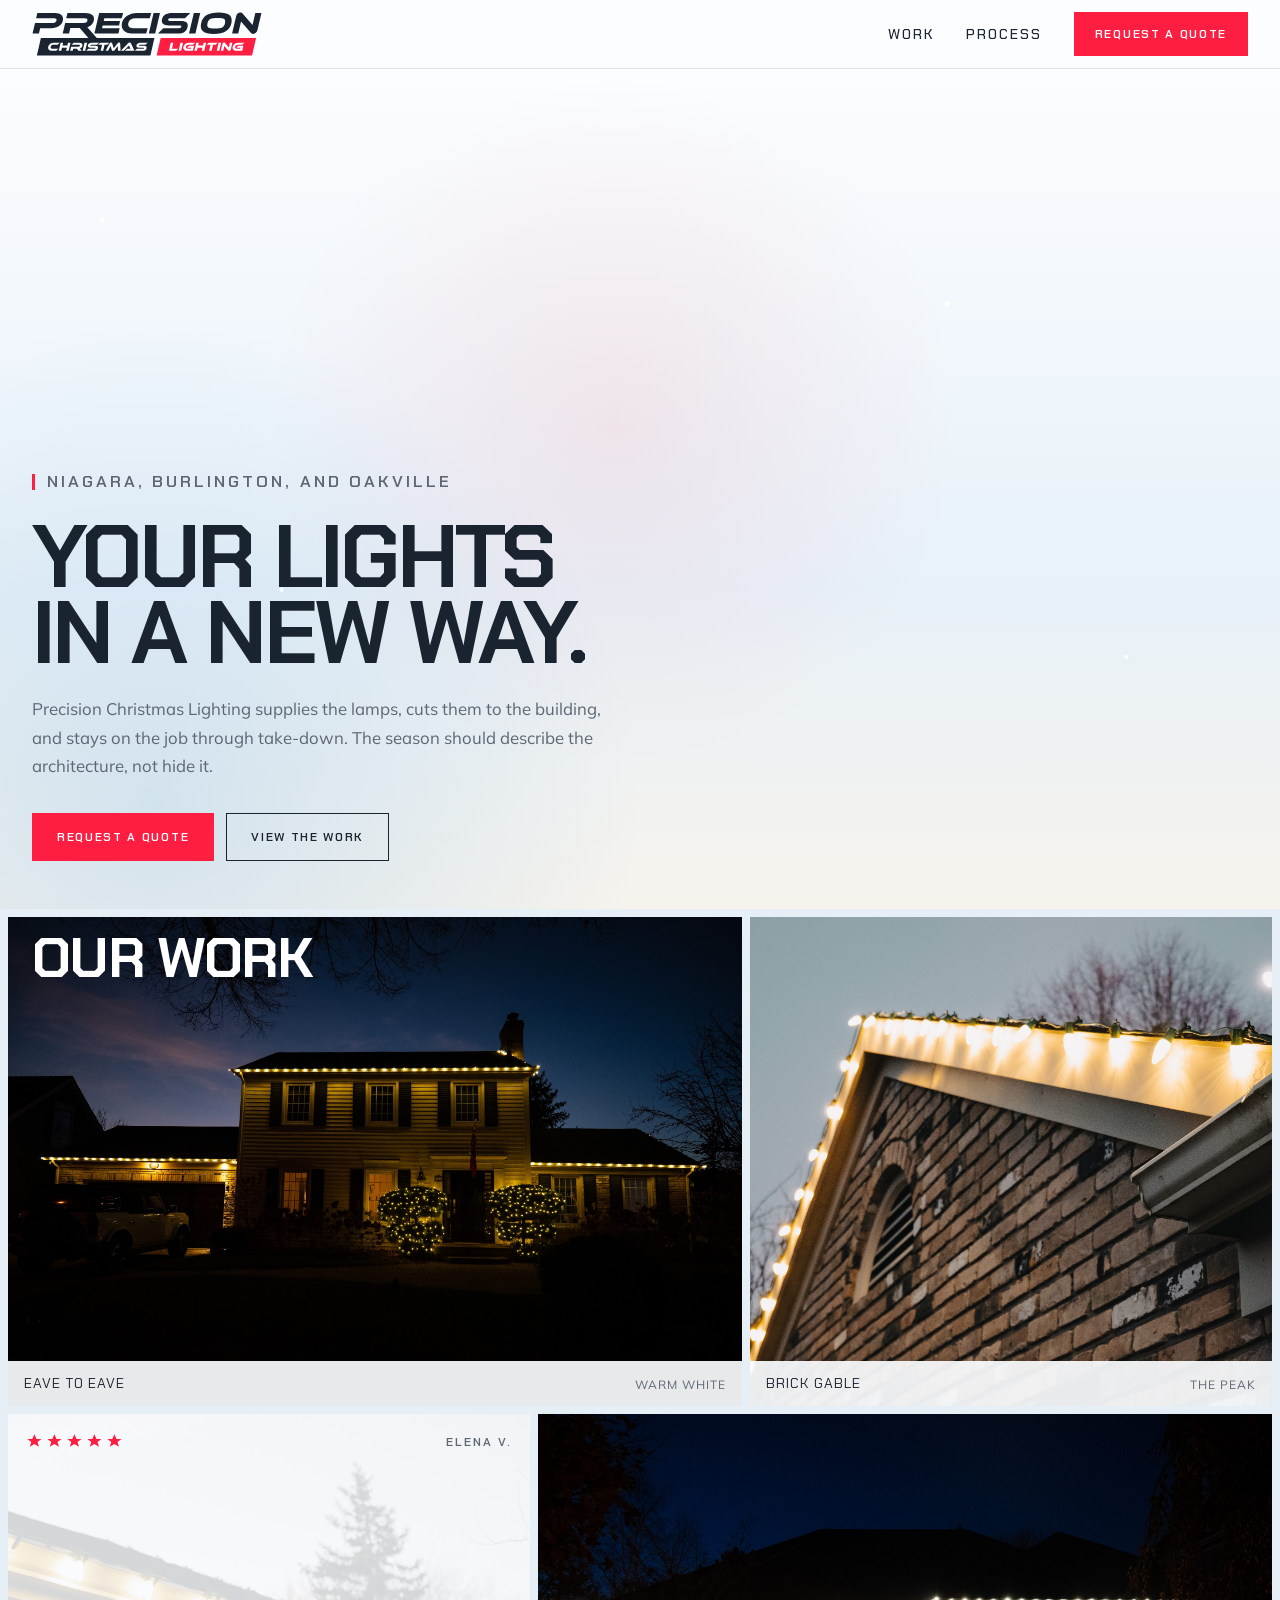
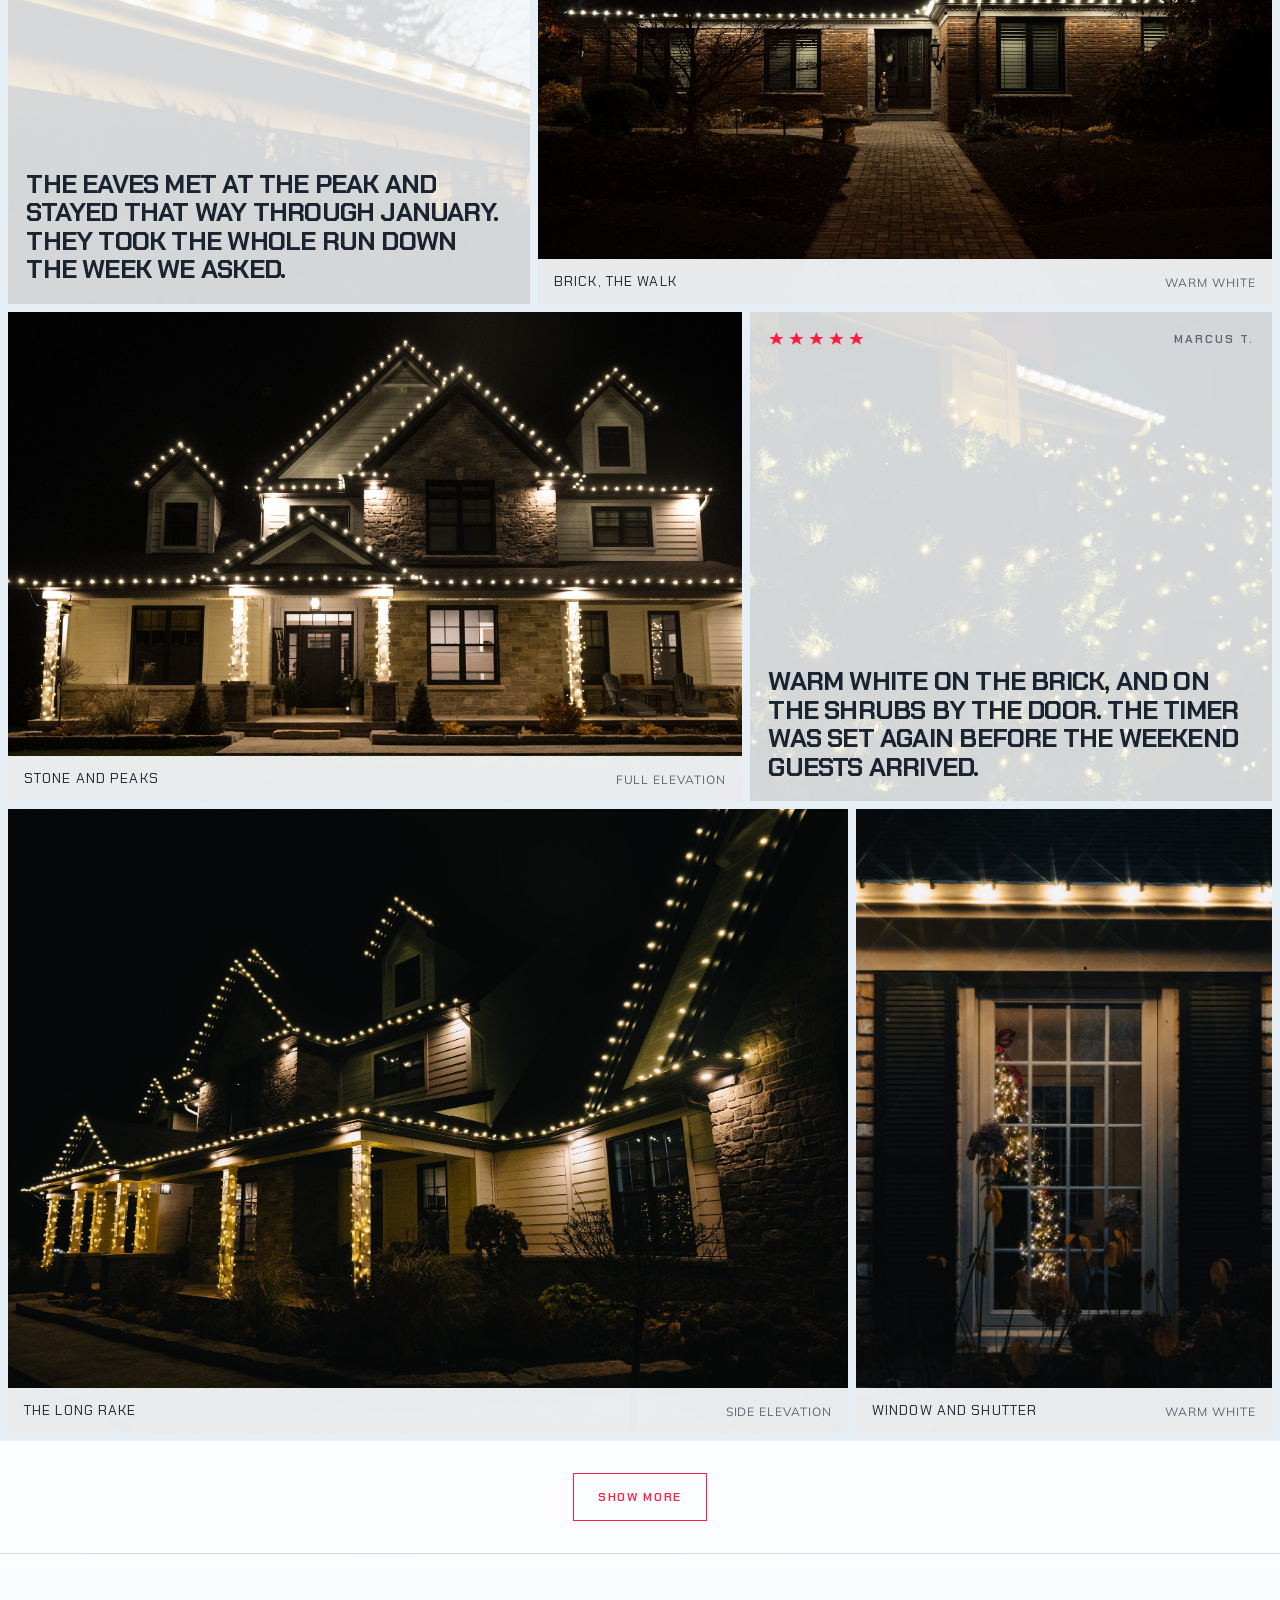
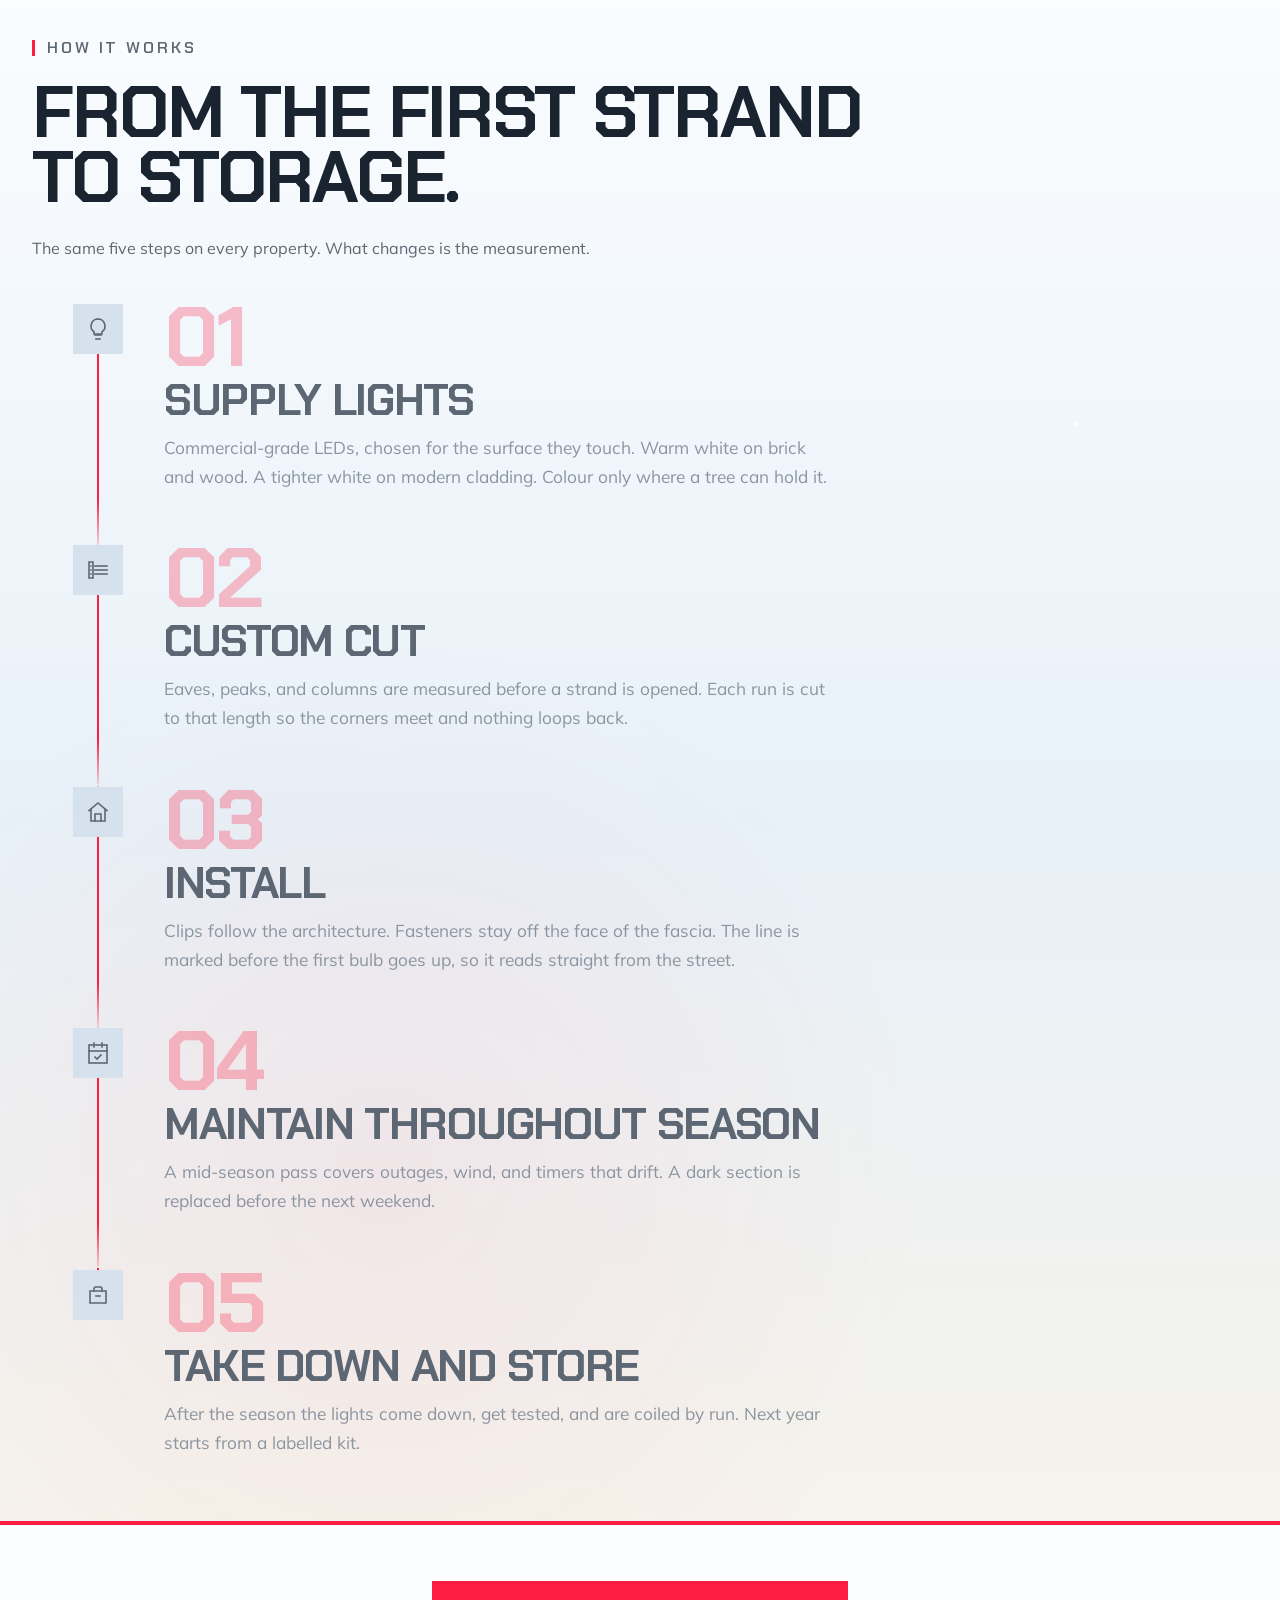
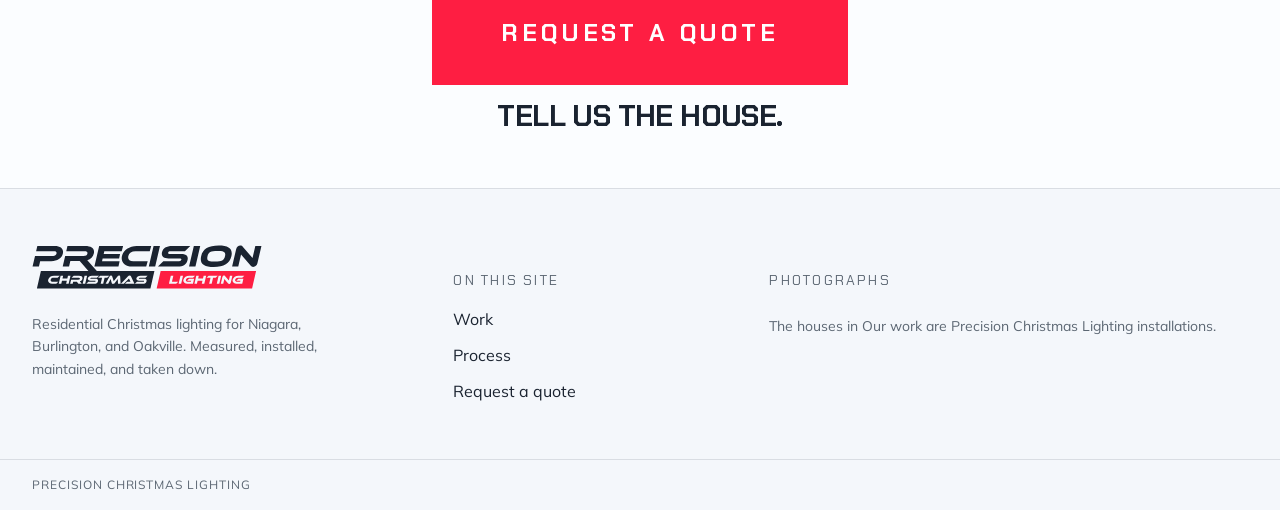
==== commit 45e75907: "new photos in" ====
--- a/index.html
+++ b/index.html
@@ -53,8 +53,8 @@
         <div class="hero-visual">
           <div class="hero-media">
             <img
-              src="work/wijermars-night.jpg"
-              alt="House at night seen through dark trees, roof and windows traced in colour lights."
+              src="work/colonial-front.jpg"
+              alt="Two-storey house at night, warm-white bulbs tracing both roof eaves, with shrubs lit beside the door."
             />
           </div>
           <div class="hero-overlay" aria-hidden="true"></div>
@@ -140,29 +140,30 @@
           <div class="work-grid" id="work-frames">
           <figure class="work-frame span-7 tall-82">
             <img
-              src="work/malta-night.jpg"
-              alt="Two-storey brick house at night, warm-white lights tracing the roof, windows, and a tall evergreen."
-              style="object-position: center 72%"
+              src="work/colonial-front.jpg"
+              alt="Two-storey house at night, warm-white bulbs tracing both roof eaves, with two shrubs wrapped in lights by the door."
+              style="object-position: center 40%"
             />
             <figcaption>
-              <span class="title">Brick, held to the line</span>
+              <span class="title">Eave to eave</span>
               <span class="detail">Warm white</span>
             </figcaption>
           </figure>
 
           <figure class="work-frame span-5">
             <img
-              src="work/kropachev-yard.jpg"
-              alt="A front yard at night with a tree in red lights and a hedge in warm white, a house behind."
+              src="work/brick-gable.jpg"
+              alt="Brick gable at dusk, warm-white lights following the rake and the gutter, a round vent in the brick."
+              style="object-position: center 32%"
             />
             <figcaption>
-              <span class="title">Tree, then hedge</span>
-              <span class="detail">Colour, bounded</span>
+              <span class="title">Brick gable</span>
+              <span class="detail">The peak</span>
             </figcaption>
           </figure>
 
           <figure class="review-panel span-5">
-            <img class="review-bg" src="work/wonderlane-tree.jpg" alt="" />
+            <img class="review-bg" src="work/eave-hedge.jpg" alt="" />
             <div class="review-shade" aria-hidden="true"></div>
             <div class="review-content">
               <div class="review-meta">
@@ -184,29 +185,30 @@
 
           <figure class="work-frame span-7 tall-62">
             <img
-              src="work/wonderlane-tree.jpg"
-              alt="Snow-covered house at dusk with porch lights, a wreath, and a tall spruce wrapped in white lights."
-              style="object-position: center 40%"
+              src="work/brick-walk.jpg"
+              alt="Brick bungalow at night, warm-white lights along the eave, a brick walk leading to the door."
+              style="object-position: center 28%"
             />
             <figcaption>
-              <span class="title">Porch and spruce</span>
-              <span class="detail">One tree</span>
+              <span class="title">Brick, the walk</span>
+              <span class="detail">Warm white</span>
             </figcaption>
           </figure>
 
           <figure class="work-frame span-7 tall-62">
             <img
-              src="work/krishnan-b.jpg"
-              alt="Cottage gable at night with lights along the scalloped eave and colour in the shrubs by the door."
+              src="work/stone-front.jpg"
+              alt="Stone and siding house at night, warm-white lights tracing three gables, the porch, and wrapped columns."
+              style="object-position: center 45%"
             />
             <figcaption>
-              <span class="title">Gable, door, shrubs</span>
-              <span class="detail">The entry</span>
+              <span class="title">Stone and peaks</span>
+              <span class="detail">Full elevation</span>
             </figcaption>
           </figure>
 
           <figure class="review-panel span-5">
-            <img class="review-bg" src="work/malta-night.jpg" alt="" />
+            <img class="review-bg" src="work/shrub-lights.jpg" alt="" />
             <div class="review-shade" aria-hidden="true"></div>
             <div class="review-content">
               <div class="review-meta">
@@ -220,31 +222,32 @@
                 <figcaption>Marcus T.</figcaption>
               </div>
               <blockquote>
-                Warm white on the brick, colour only on the spruce. The timer was set again before the
-                weekend guests arrived.
+                Warm white on the brick, and on the shrubs by the door. The timer was set again before
+                the weekend guests arrived.
               </blockquote>
             </div>
           </figure>
 
           <figure class="work-frame span-8 tall-64">
             <img
-              src="work/wijermars-night.jpg"
-              alt="House roofline outlined in white and red lights, seen through out-of-focus coloured bulbs in the foreground."
-              style="object-position: center 28%"
+              src="work/stone-side.jpg"
+              alt="Side of a stone house at night, warm-white lights following the gables, porch, and a long sloping eave."
+              style="object-position: center 58%"
             />
             <figcaption>
-              <span class="title">Roofline, through the tree</span>
-              <span class="detail">Full elevation</span>
+              <span class="title">The long rake</span>
+              <span class="detail">Side elevation</span>
             </figcaption>
           </figure>
 
           <figure class="work-frame span-4 tall-64">
             <img
-              src="work/hepner-house.jpg"
-              alt="Two white gables at night, warm-white lights tracing both peaks against a dark sky."
+              src="work/window-shutter.jpg"
+              alt="Brick window with dark shutters, warm-white lights along the eave and a garland of lights down the window."
+              style="object-position: center 42%"
             />
             <figcaption>
-              <span class="title">Two peaks</span>
+              <span class="title">Window and shutter</span>
               <span class="detail">Warm white</span>
             </figcaption>
           </figure>
@@ -252,29 +255,30 @@
           <div class="work-extra" id="work-extra">
             <figure class="work-frame span-5 tall-62">
               <img
-                src="work/gurley-gable.jpg"
-                alt="Cedar-shingle gable at night with warm-white lights along the rake and colour in the tree beside it."
-                style="object-position: center 70%"
+                src="work/colonial-entry.jpg"
+                alt="Front door at night between two shrubs wrapped in warm-white lights, eaves lit above."
+                style="object-position: center 46%"
               />
               <figcaption>
-                <span class="title">Rake and tree</span>
-                <span class="detail">The gable</span>
+                <span class="title">Door and shrubs</span>
+                <span class="detail">The entry</span>
               </figcaption>
             </figure>
 
             <figure class="work-frame span-7 tall-62">
               <img
-                src="work/donmez-bay.jpg"
-                alt="White bay window with shutters, warm string lights following the trim and hanging from the balcony."
+                src="work/porch-wrap.jpg"
+                alt="Porch columns wrapped in warm-white lights, with the eave and gable traced above."
+                style="object-position: center 48%"
               />
               <figcaption>
-                <span class="title">Bay and shutter</span>
-                <span class="detail">Warm white</span>
+                <span class="title">Columns, wrapped</span>
+                <span class="detail">The porch</span>
               </figcaption>
             </figure>
 
             <figure class="review-panel span-4">
-              <img class="review-bg" src="work/kropachev-yard.jpg" alt="" />
+              <img class="review-bg" src="work/gutter-line.jpg" alt="" />
               <div class="review-shade" aria-hidden="true"></div>
               <div class="review-content">
                 <div class="review-meta">
@@ -296,47 +300,48 @@
 
             <figure class="work-frame span-8 tall-72">
               <img
-                src="work/vineeth-brick.jpg"
-                alt="Brick terrace house at night, warm-white lights outlining the facade, door, and windows."
+                src="work/three-peaks.jpg"
+                alt="Low view of three gables at night, each rake and eave lined with warm-white bulbs."
+                style="object-position: center 34%"
               />
               <figcaption>
-                <span class="title">Brick elevation</span>
-                <span class="detail">The door</span>
+                <span class="title">Three peaks</span>
+                <span class="detail">The roofline</span>
               </figcaption>
             </figure>
 
             <figure class="work-frame span-7">
               <img
-                src="work/jamwal-porch.jpg"
-                alt="Blue bungalow in snowfall, multicolour lights along the porch rail and steps."
+                src="work/porch-columns.jpg"
+                alt="A row of porch columns, each wrapped in warm-white lights, under a covered porch at night."
               />
               <figcaption>
-                <span class="title">Porch in snow</span>
-                <span class="detail">The entry</span>
+                <span class="title">Porch columns</span>
+                <span class="detail">Wrapped</span>
               </figcaption>
             </figure>
 
             <figure class="work-frame span-5">
               <img
-                src="work/butan-bungalow.jpg"
-                alt="Snow-covered bungalow at night with lights along the eave and colour in the front trees."
-                style="object-position: center 60%"
+                src="work/brick-door.jpg"
+                alt="Close view of a brick entry at night, warm-white lights along the eave above the door."
+                style="object-position: center 32%"
               />
               <figcaption>
-                <span class="title">Eave in snow</span>
-                <span class="detail">One bungalow</span>
+                <span class="title">Brick and the door</span>
+                <span class="detail">The eave</span>
               </figcaption>
             </figure>
 
             <figure class="work-frame span-12 tall-78">
               <img
-                src="work/pointner-balcony.jpg"
-                alt="House wall at dusk with warm-white net lights across a balcony and the window below it."
-                style="object-position: center 30%"
+                src="work/long-run.jpg"
+                alt="Wide night view of a stone house, warm-white lights tracing every gable, porch, and garage."
+                style="object-position: center 46%"
               />
               <figcaption>
-                <span class="title">Balcony line</span>
-                <span class="detail">Warm white</span>
+                <span class="title">Every gable</span>
+                <span class="detail">The long run</span>
               </figcaption>
             </figure>
           </div>
@@ -507,65 +512,8 @@
           </ul>
         </nav>
         <div class="credits">
-          <p class="footer-label">Photograph credits</p>
-          <p>
-            House photographs are free studies from Unsplash and Pexels of real residential
-            Christmas lighting, used as portfolio references.
-          </p>
-          <ul>
-            <li>
-              <a class="credit-link" href="https://unsplash.com/photos/a-house-with-christmas-lights-XfmXO8BMrDs">Gautam Krishnan</a>
-              <span> — Cottage eaves and porch hedge</span>
-            </li>
-            <li>
-              <a class="credit-link" href="https://unsplash.com/photos/a-house-with-christmas-lights-EpjZhYC-hxU">Gautam Krishnan</a>
-              <span> — Gable porch with colour along the eave</span>
-            </li>
-            <li>
-              <a class="credit-link" href="https://unsplash.com/photos/well-lit-house-at-night-NH7oHjePWUs">Juliana Malta</a>
-              <span> — Brick facade traced in warm white; process background</span>
-            </li>
-            <li>
-              <a class="credit-link" href="https://unsplash.com/photos/pine-tree-cover-by-string-lights-beside-house-ADeF0nyAvLo">Wonderlane</a>
-              <span> — Porch, wreath, and spruce in snow</span>
-            </li>
-            <li>
-              <a class="credit-link" href="https://unsplash.com/photos/a-lighted-tree-in-the-middle-of-a-yard-RzvjP1nq0bE">Dmitry Kropachev</a>
-              <span> — Yard tree and hedge</span>
-            </li>
-            <li>
-              <a class="credit-link" href="https://unsplash.com/photos/a-house-covered-in-christmas-lights-at-night-WYiPQLPj8ec">Vera Wijermars</a>
-              <span> — Roofline through the trees in the hero</span>
-            </li>
-            <li>
-              <a class="credit-link" href="https://unsplash.com/photos/white-and-brown-concrete-house-n_2GDrtTaXc">Krzysztof Hepner</a>
-              <span> — Twin gables traced in warm white</span>
-            </li>
-            <li>
-              <a class="credit-link" href="https://www.pexels.com/photo/string-lights-hanging-from-house-roof-1472673/">Spencer Gurley Films</a>
-              <span> — Warm white along a shingle rake</span>
-            </li>
-            <li>
-              <a class="credit-link" href="https://www.pexels.com/photo/a-white-vintage-house-with-christmas-lights-15028368/">Tuğba Dönmez</a>
-              <span> — Bay window and shutter</span>
-            </li>
-            <li>
-              <a class="credit-link" href="https://www.pexels.com/photo/festive-christmas-decor-on-a-cozy-house-at-night-35358419/">atelierbyvineeth</a>
-              <span> — Brick terrace outlined in warm white</span>
-            </li>
-            <li>
-              <a class="credit-link" href="https://www.pexels.com/photo/charming-snowy-christmas-house-in-toronto-29675608/">Anurag Jamwal</a>
-              <span> — Porch rail in snowfall</span>
-            </li>
-            <li>
-              <a class="credit-link" href="https://www.pexels.com/photo/the-exterior-of-a-house-at-night-9333842/">Marius-Laurentiu Butan</a>
-              <span> — Bungalow eave in snow</span>
-            </li>
-            <li>
-              <a class="credit-link" href="https://www.pexels.com/photo/cozy-nighttime-home-with-glowing-christmas-lights-35371210/">Michael Pointner</a>
-              <span> — Balcony and window in warm white</span>
-            </li>
-          </ul>
+          <p class="footer-label">Photographs</p>
+          <p>The houses in Our work are Precision Christmas Lighting installations.</p>
         </div>
       </div>
       <div class="footer-bar">Precision Christmas Lighting</div>
--- a/css/styles.css
+++ b/css/styles.css
@@ -392,7 +392,7 @@
   background-color: #fff;
   background-image:
     linear-gradient(rgba(255, 255, 255, 0.78), rgba(255, 255, 255, 0.84)),
-    url("../work/wonderlane-tree.jpg");
+    url("../work/long-run.jpg");
   background-position: center;
   background-size: cover;
 }
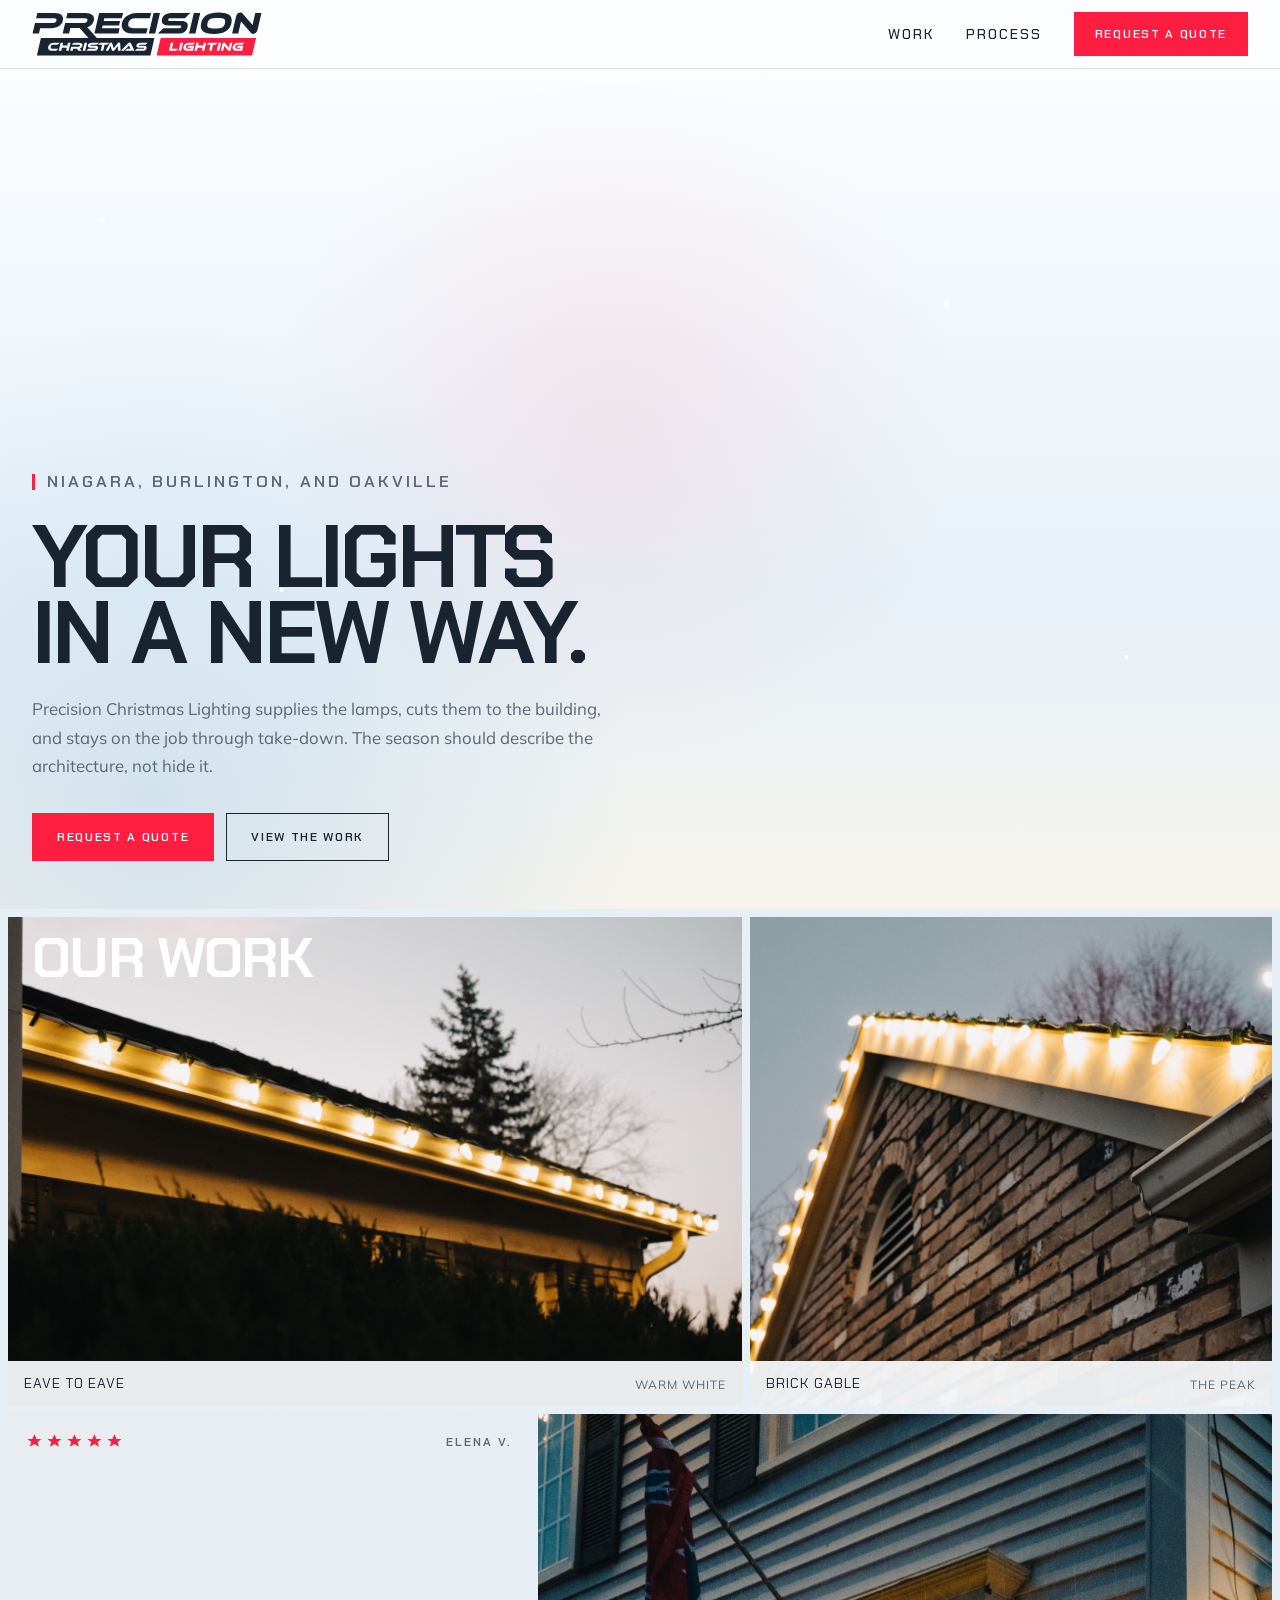
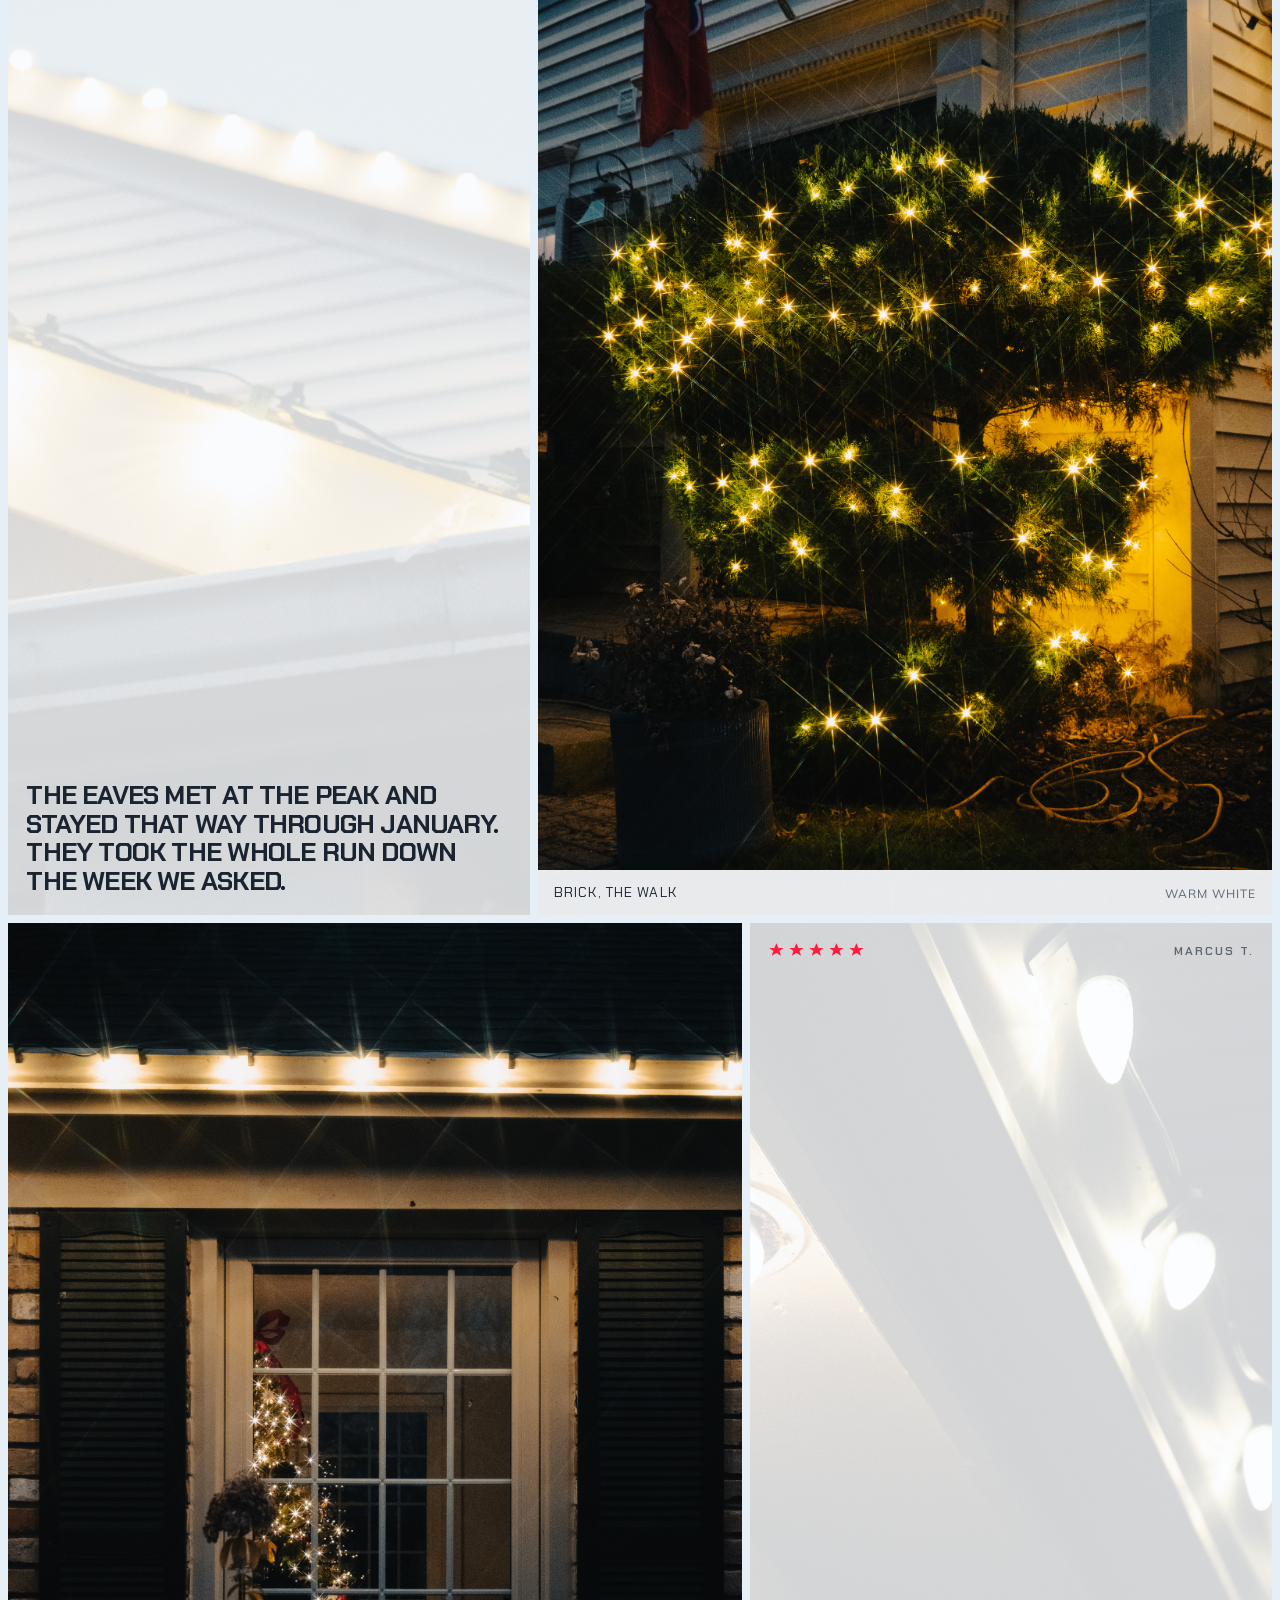
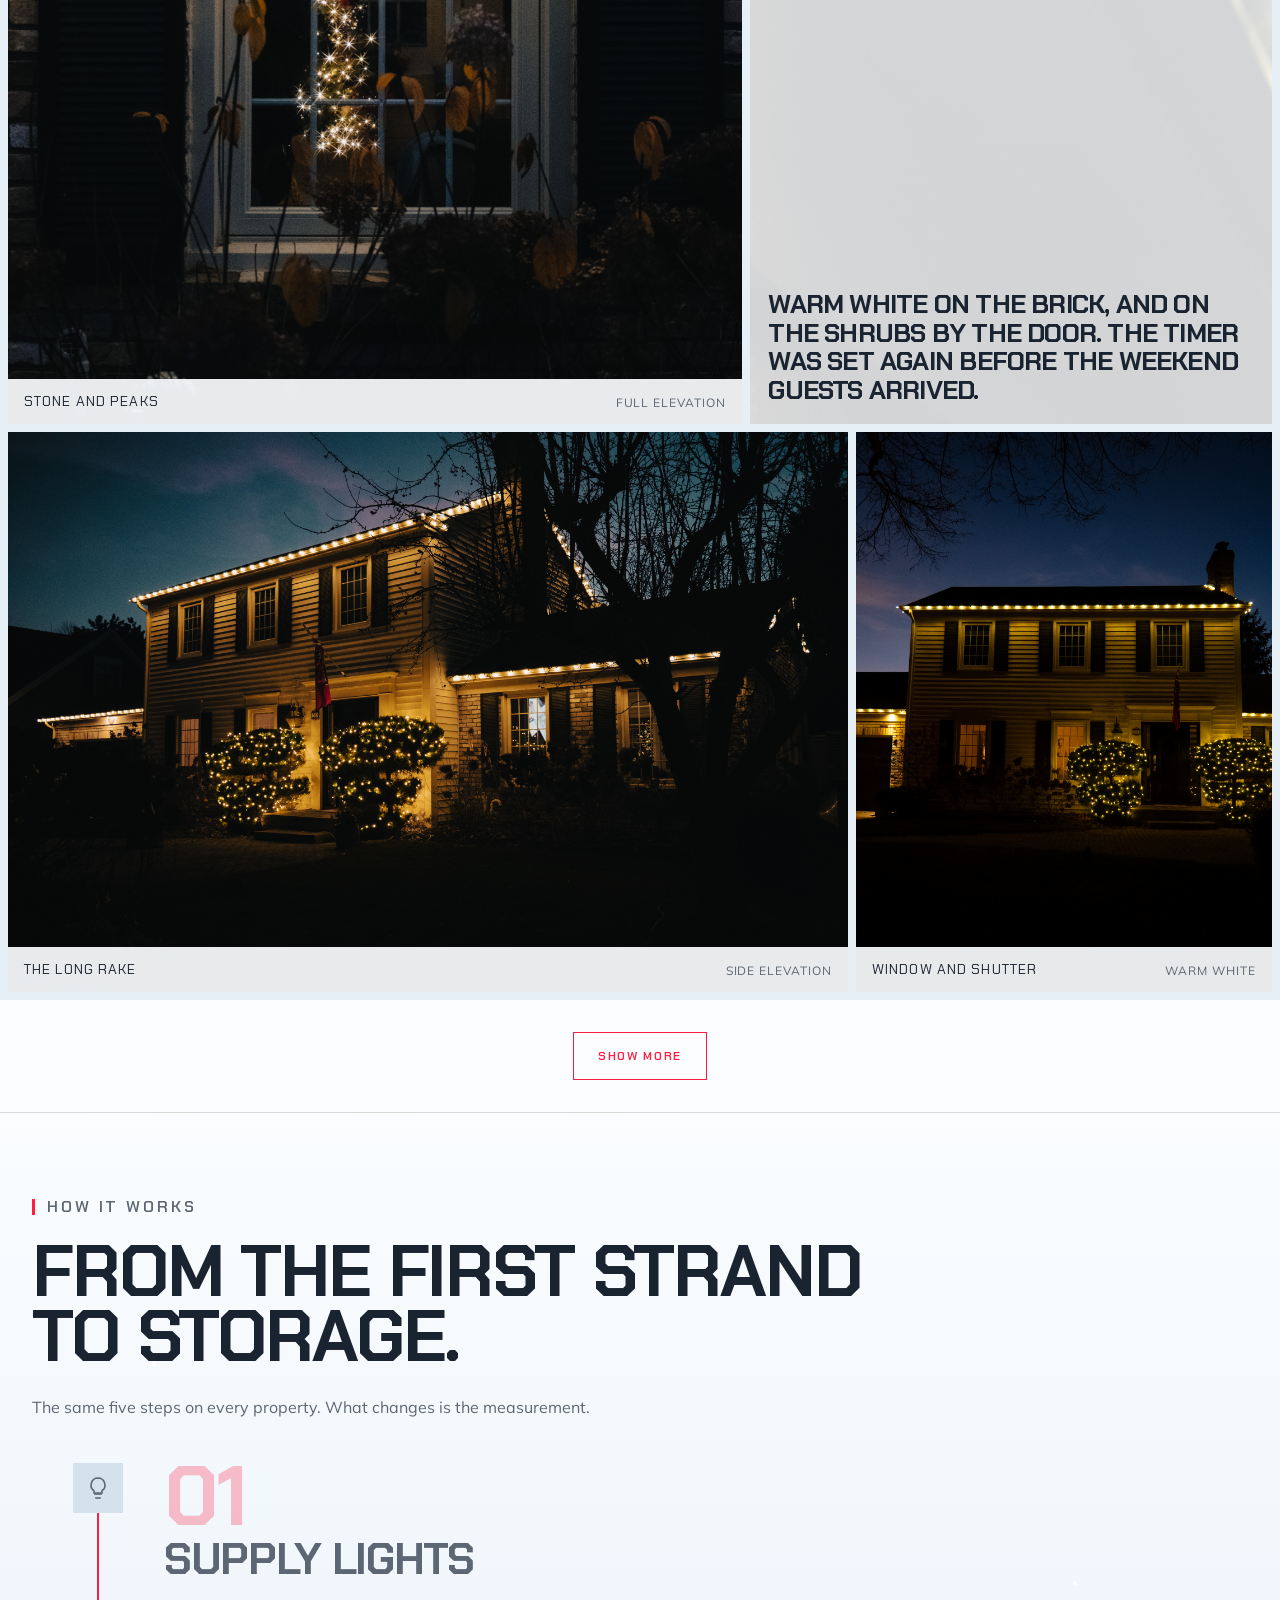
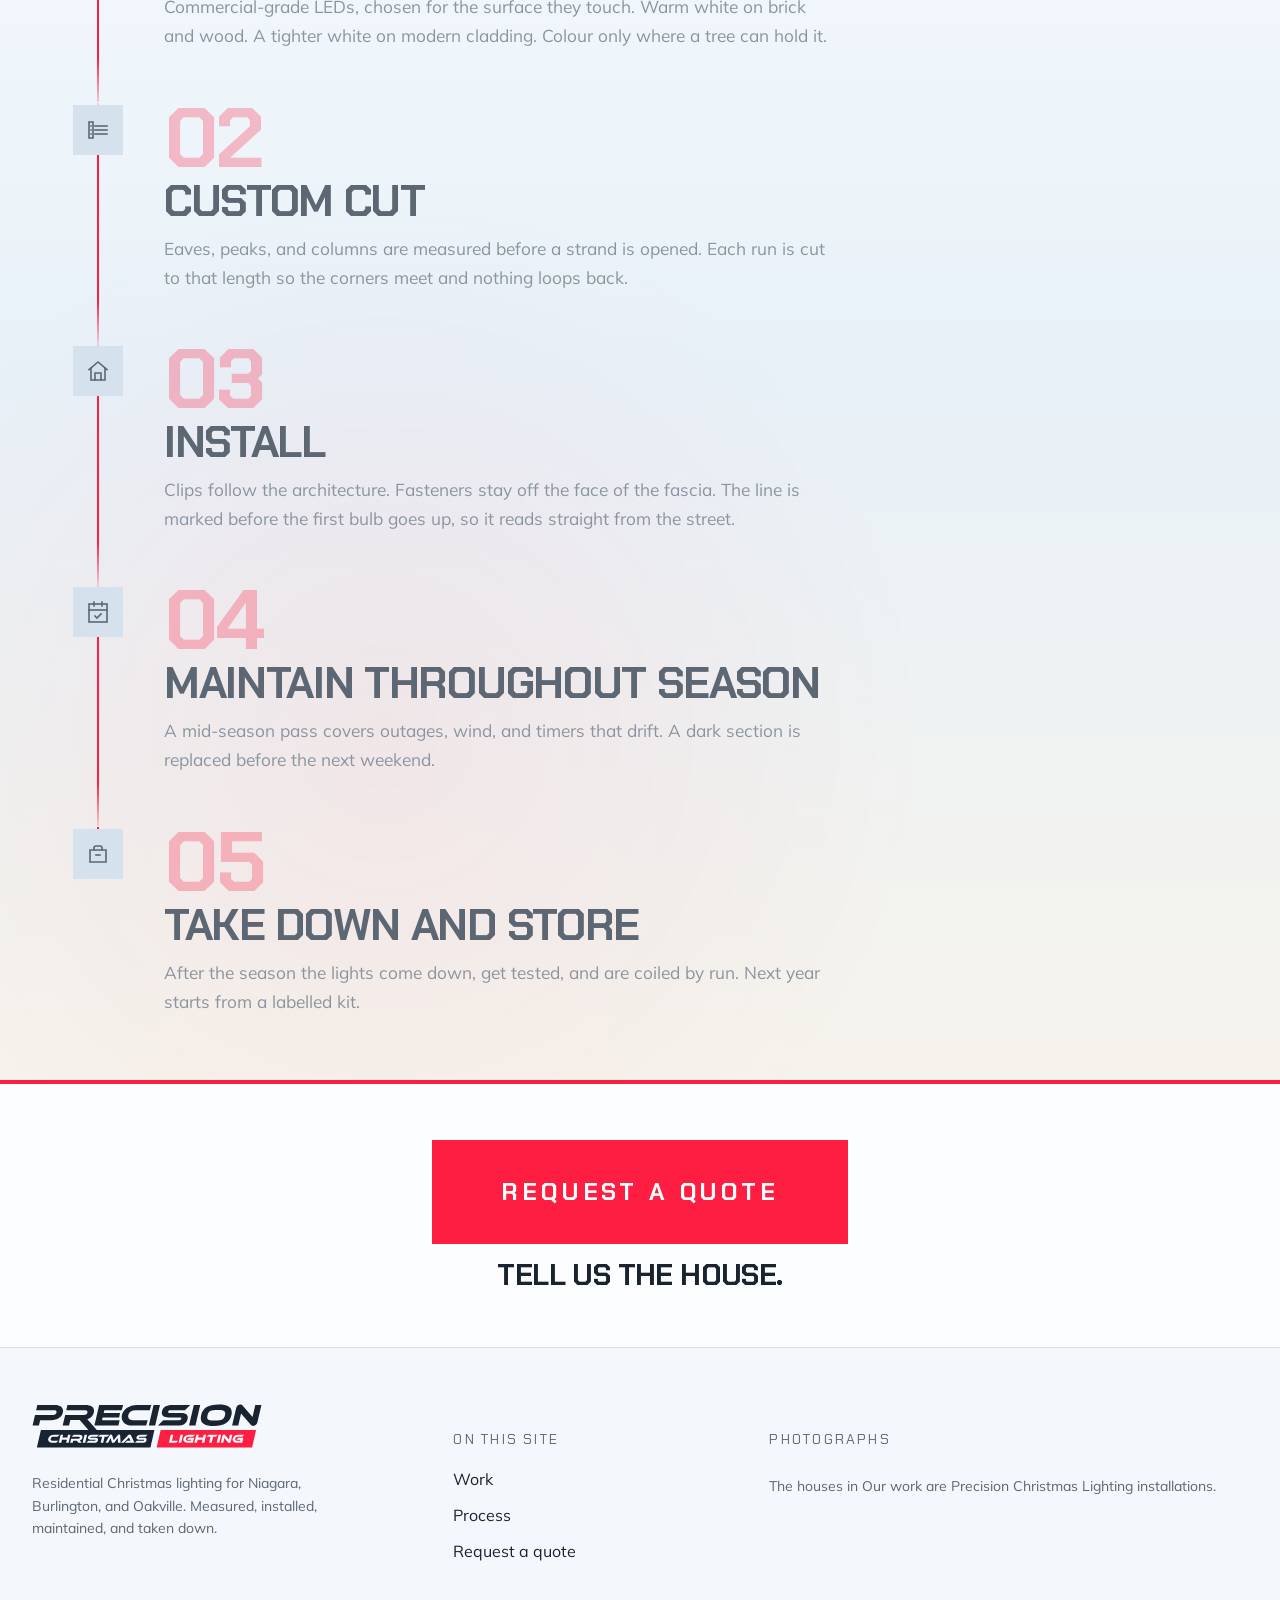
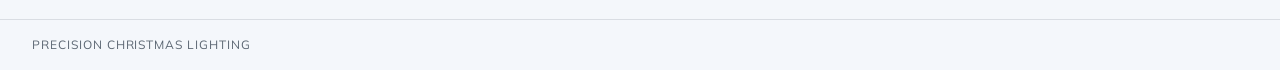
==== commit 84c47316: "Update index.html" ====
--- a/index.html
+++ b/index.html
@@ -53,7 +53,7 @@
         <div class="hero-visual">
           <div class="hero-media">
             <img
-              src="work/colonial-front.jpg"
+              src="work/P1079380.jpg"
               alt="Two-storey house at night, warm-white bulbs tracing both roof eaves, with shrubs lit beside the door."
             />
           </div>
@@ -140,7 +140,7 @@
           <div class="work-grid" id="work-frames">
           <figure class="work-frame span-7 tall-82">
             <img
-              src="work/colonial-front.jpg"
+              src="work/P1079380.jpg"
               alt="Two-storey house at night, warm-white bulbs tracing both roof eaves, with two shrubs wrapped in lights by the door."
               style="object-position: center 40%"
             />
@@ -152,7 +152,7 @@
 
           <figure class="work-frame span-5">
             <img
-              src="work/brick-gable.jpg"
+              src="work/P1079384.jpg"
               alt="Brick gable at dusk, warm-white lights following the rake and the gutter, a round vent in the brick."
               style="object-position: center 32%"
             />
@@ -163,7 +163,7 @@
           </figure>
 
           <figure class="review-panel span-5">
-            <img class="review-bg" src="work/eave-hedge.jpg" alt="" />
+            <img class="review-bg" src="work/P1079385.jpg" alt="" />
             <div class="review-shade" aria-hidden="true"></div>
             <div class="review-content">
               <div class="review-meta">
@@ -185,7 +185,7 @@
 
           <figure class="work-frame span-7 tall-62">
             <img
-              src="work/brick-walk.jpg"
+              src="work/P1079387.jpg"
               alt="Brick bungalow at night, warm-white lights along the eave, a brick walk leading to the door."
               style="object-position: center 28%"
             />
@@ -197,7 +197,7 @@
 
           <figure class="work-frame span-7 tall-62">
             <img
-              src="work/stone-front.jpg"
+              src="work/P1079388.jpg"
               alt="Stone and siding house at night, warm-white lights tracing three gables, the porch, and wrapped columns."
               style="object-position: center 45%"
             />
@@ -208,7 +208,7 @@
           </figure>
 
           <figure class="review-panel span-5">
-            <img class="review-bg" src="work/shrub-lights.jpg" alt="" />
+            <img class="review-bg" src="work/P1079392.jpg" alt="" />
             <div class="review-shade" aria-hidden="true"></div>
             <div class="review-content">
               <div class="review-meta">
@@ -230,7 +230,7 @@
 
           <figure class="work-frame span-8 tall-64">
             <img
-              src="work/stone-side.jpg"
+              src="work/P1079425.jpg"
               alt="Side of a stone house at night, warm-white lights following the gables, porch, and a long sloping eave."
               style="object-position: center 58%"
             />
@@ -242,7 +242,7 @@
 
           <figure class="work-frame span-4 tall-64">
             <img
-              src="work/window-shutter.jpg"
+              src="work/P1079426.jpg"
               alt="Brick window with dark shutters, warm-white lights along the eave and a garland of lights down the window."
               style="object-position: center 42%"
             />
@@ -255,7 +255,7 @@
           <div class="work-extra" id="work-extra">
             <figure class="work-frame span-5 tall-62">
               <img
-                src="work/colonial-entry.jpg"
+                src="work/P1079437.jpg"
                 alt="Front door at night between two shrubs wrapped in warm-white lights, eaves lit above."
                 style="object-position: center 46%"
               />
@@ -267,7 +267,7 @@
 
             <figure class="work-frame span-7 tall-62">
               <img
-                src="work/porch-wrap.jpg"
+                src="work/P1079445.jpg"
                 alt="Porch columns wrapped in warm-white lights, with the eave and gable traced above."
                 style="object-position: center 48%"
               />
@@ -278,7 +278,7 @@
             </figure>
 
             <figure class="review-panel span-4">
-              <img class="review-bg" src="work/gutter-line.jpg" alt="" />
+              <img class="review-bg" src="work/P1079447.jpg" alt="" />
               <div class="review-shade" aria-hidden="true"></div>
               <div class="review-content">
                 <div class="review-meta">
@@ -300,7 +300,7 @@
 
             <figure class="work-frame span-8 tall-72">
               <img
-                src="work/three-peaks.jpg"
+                src="work/P1079464.jpg"
                 alt="Low view of three gables at night, each rake and eave lined with warm-white bulbs."
                 style="object-position: center 34%"
               />
@@ -312,7 +312,7 @@
 
             <figure class="work-frame span-7">
               <img
-                src="work/porch-columns.jpg"
+                src="work/P1079472.jpg"
                 alt="A row of porch columns, each wrapped in warm-white lights, under a covered porch at night."
               />
               <figcaption>
@@ -323,7 +323,7 @@
 
             <figure class="work-frame span-5">
               <img
-                src="work/brick-door.jpg"
+                src="work/P1079477.jpg"
                 alt="Close view of a brick entry at night, warm-white lights along the eave above the door."
                 style="object-position: center 32%"
               />
@@ -335,7 +335,7 @@
 
             <figure class="work-frame span-12 tall-78">
               <img
-                src="work/long-run.jpg"
+                src="work/P1079514.jpg"
                 alt="Wide night view of a stone house, warm-white lights tracing every gable, porch, and garage."
                 style="object-position: center 46%"
               />
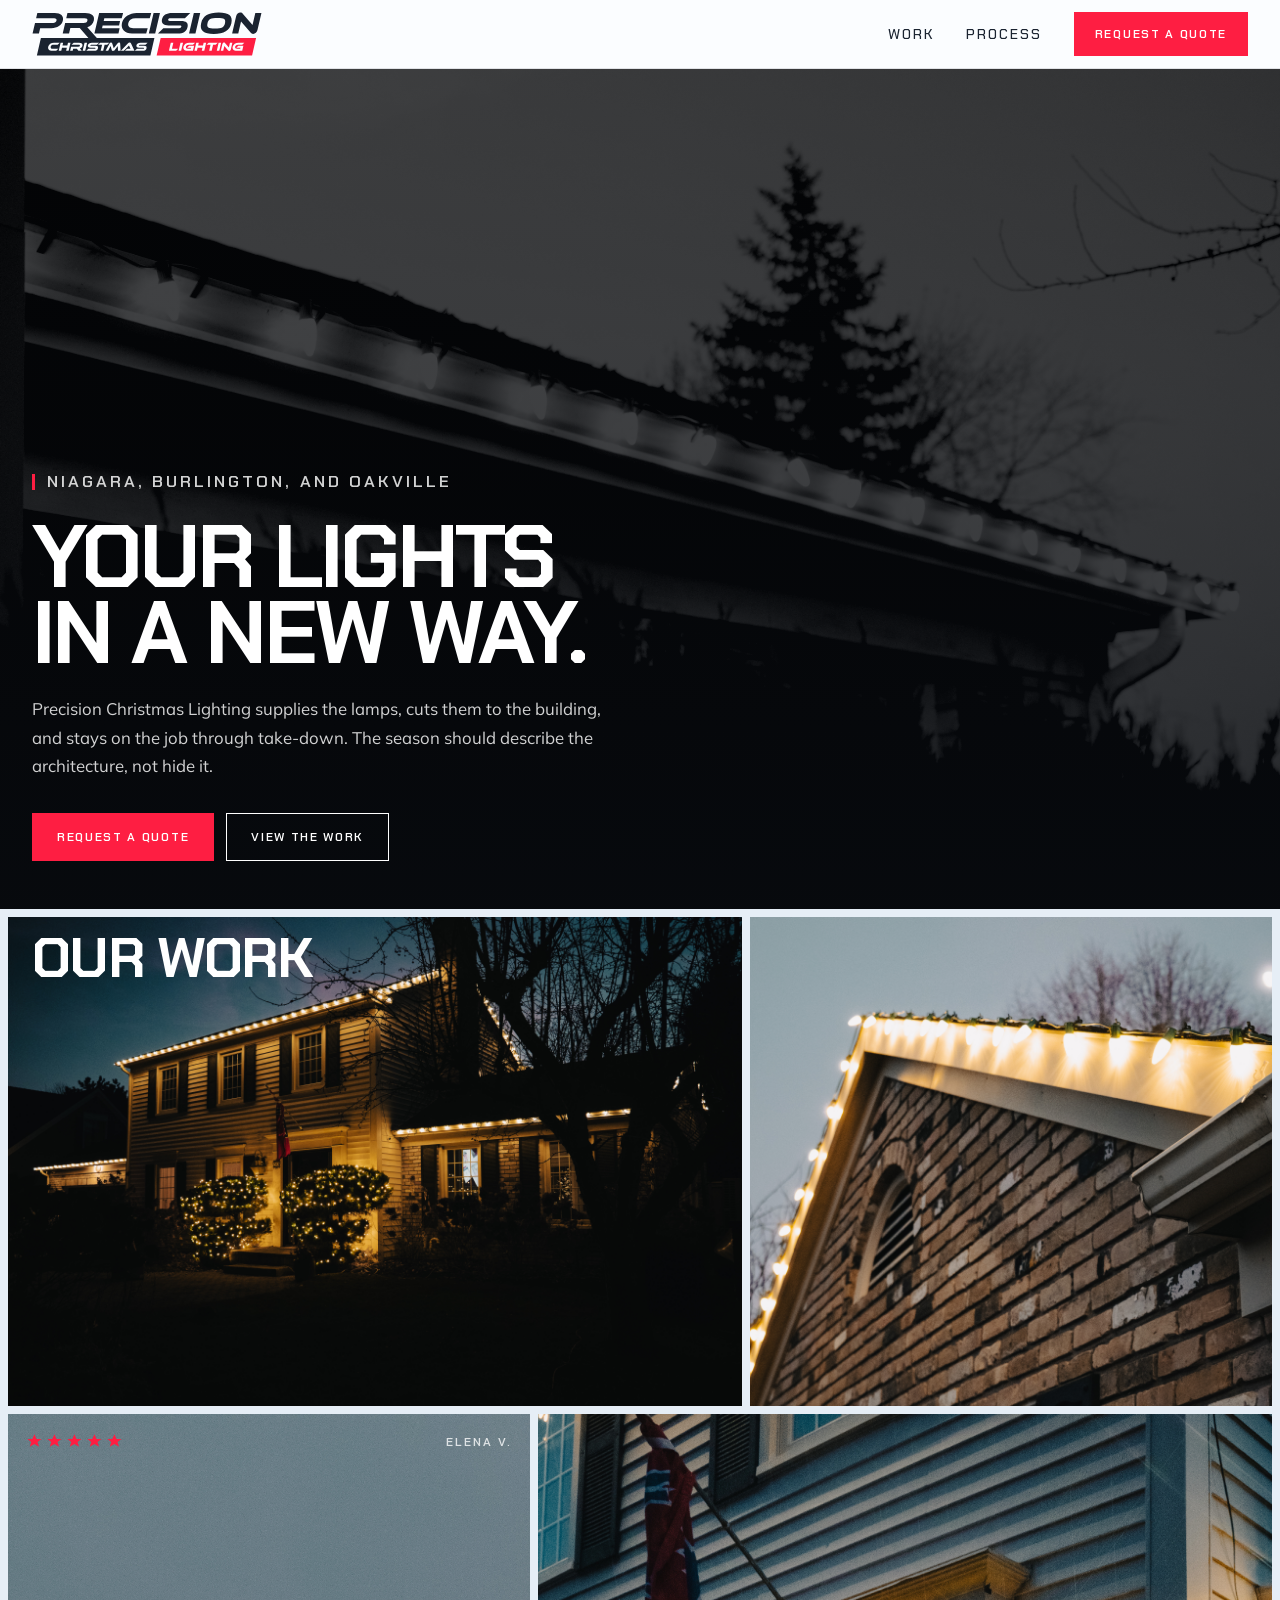
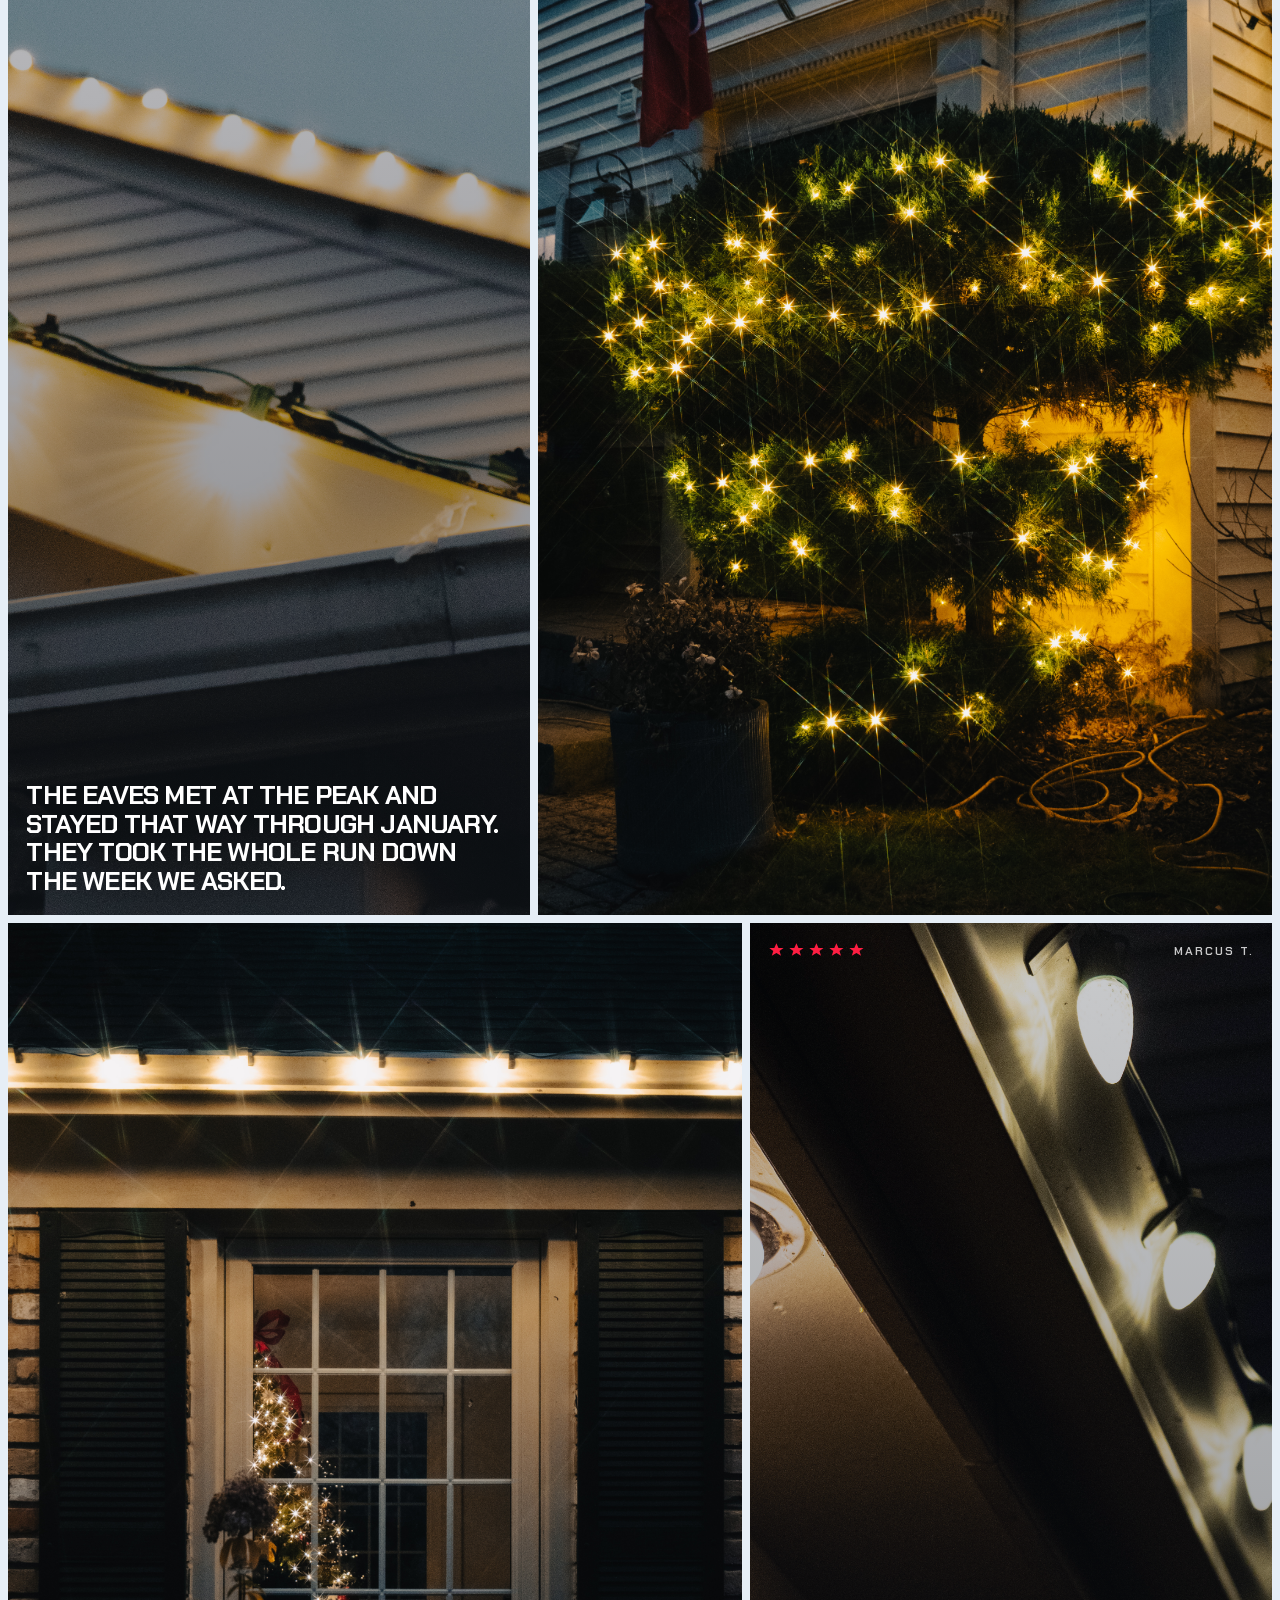
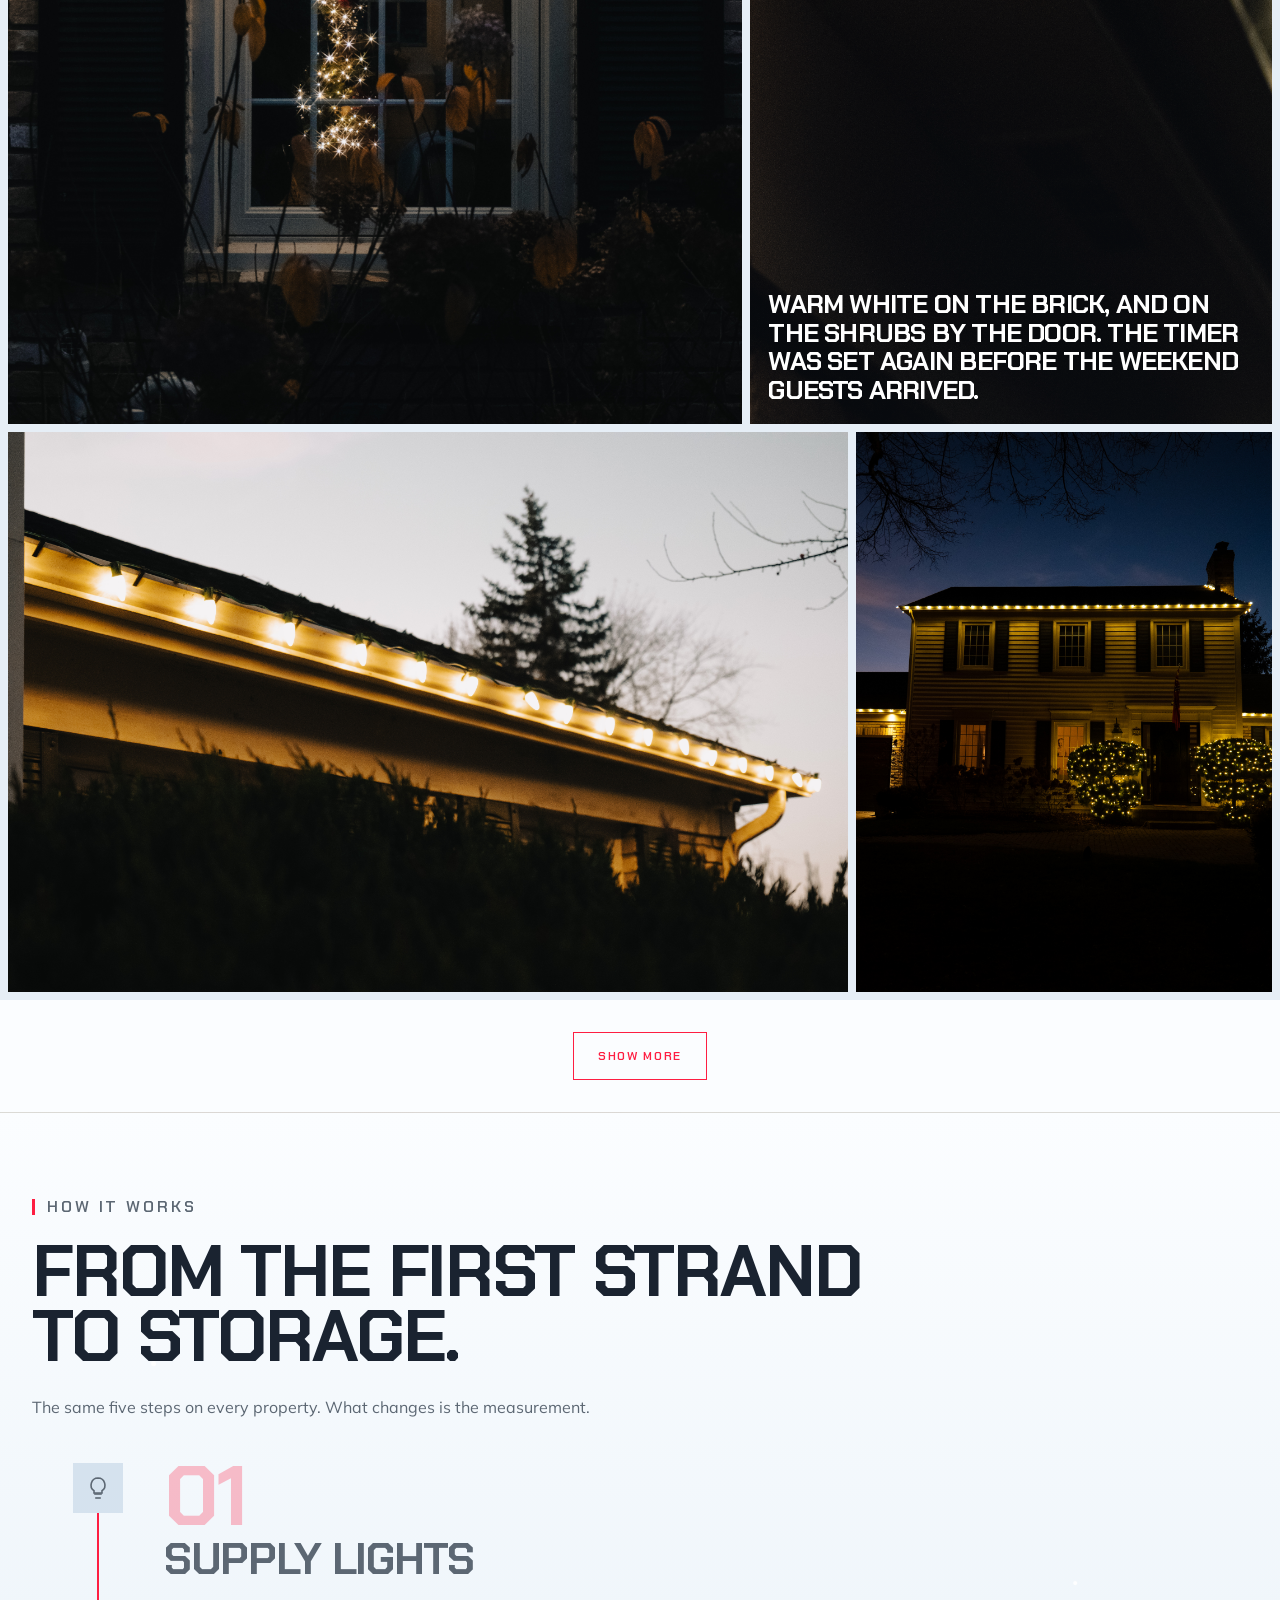
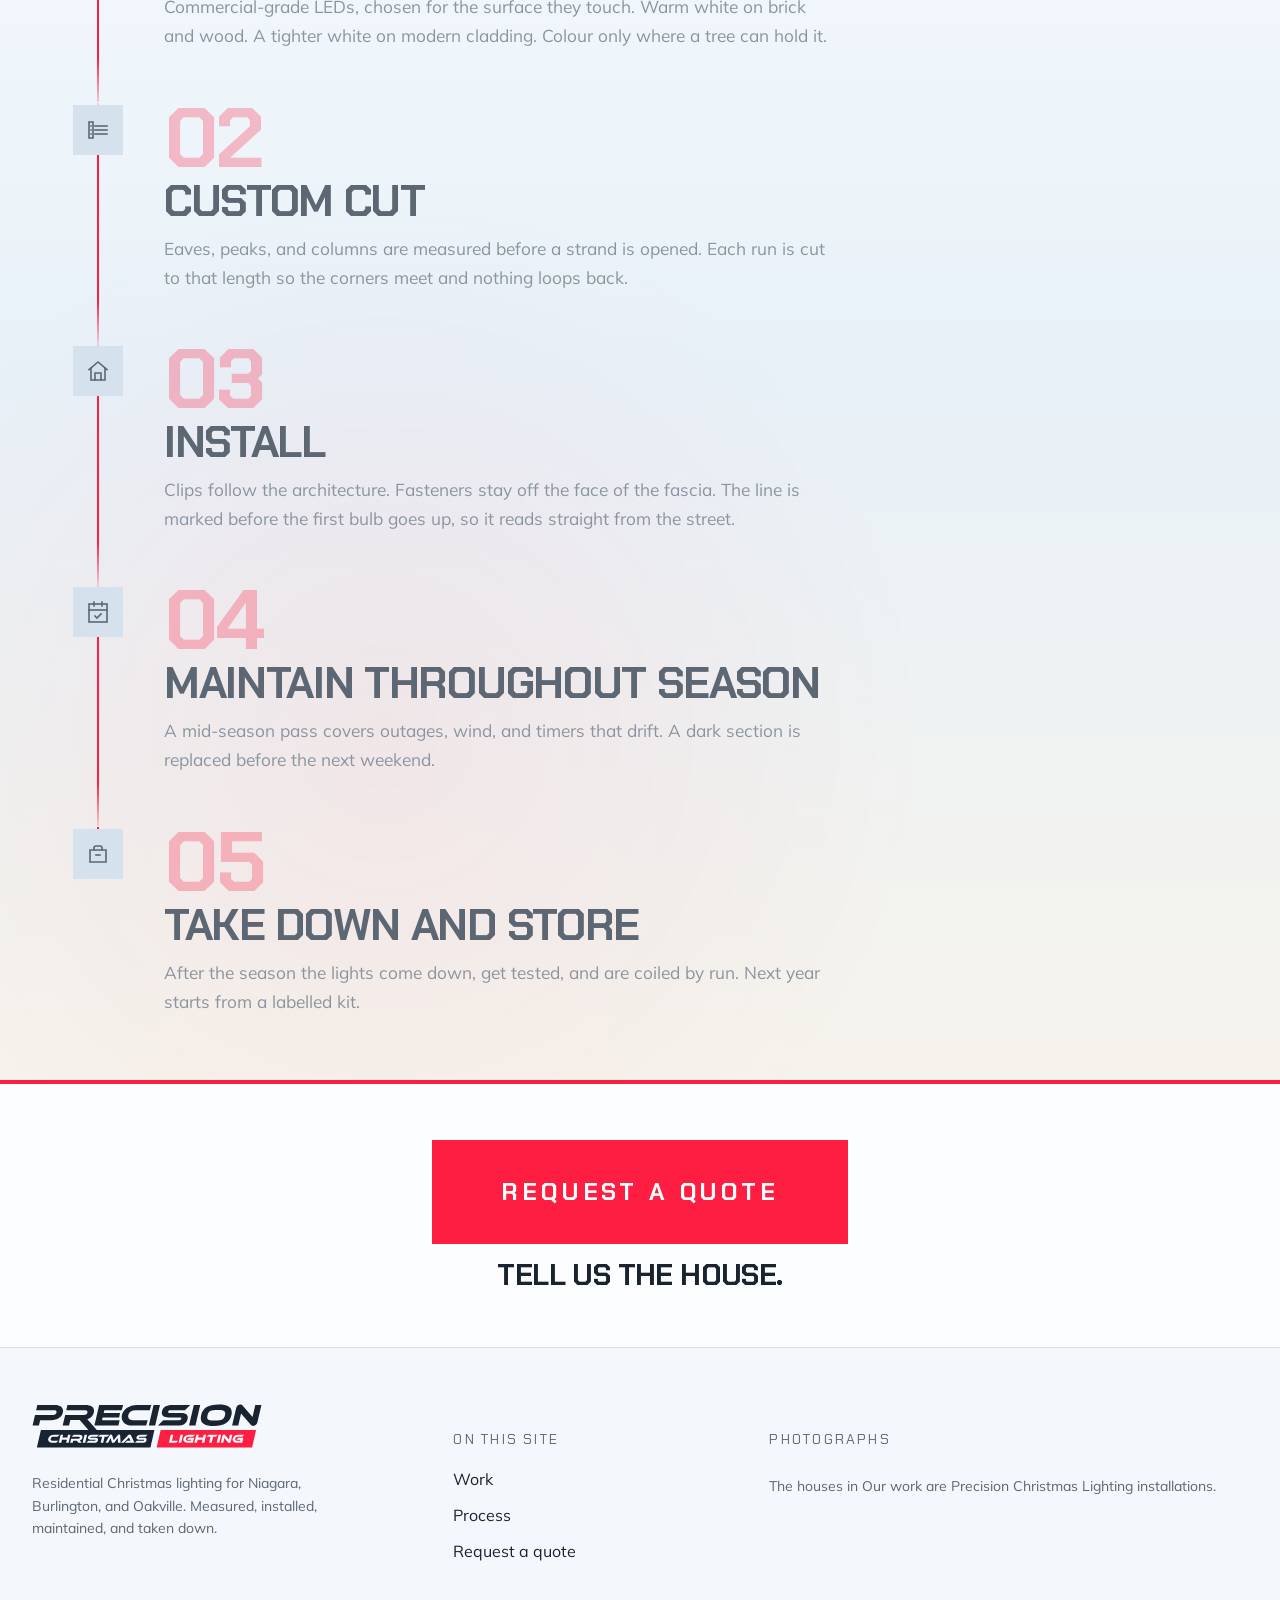
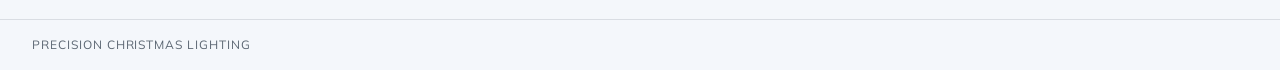
==== commit 576e4cd2: "update" ====
--- a/index.html
+++ b/index.html
@@ -140,14 +140,10 @@
           <div class="work-grid" id="work-frames">
           <figure class="work-frame span-7 tall-82">
             <img
-              src="work/P1079380.jpg"
-              alt="Two-storey house at night, warm-white bulbs tracing both roof eaves, with two shrubs wrapped in lights by the door."
-              style="object-position: center 40%"
-            />
-            <figcaption>
-              <span class="title">Eave to eave</span>
-              <span class="detail">Warm white</span>
-            </figcaption>
+              src="work/P1079425.jpg"
+              alt="Side of a stone house at night, warm-white lights following the gables, porch, and a long sloping eave."
+              style="object-position: center 58%"
+            />
           </figure>
 
           <figure class="work-frame span-5">
@@ -156,10 +152,6 @@
               alt="Brick gable at dusk, warm-white lights following the rake and the gutter, a round vent in the brick."
               style="object-position: center 32%"
             />
-            <figcaption>
-              <span class="title">Brick gable</span>
-              <span class="detail">The peak</span>
-            </figcaption>
           </figure>
 
           <figure class="review-panel span-5">
@@ -189,10 +181,6 @@
               alt="Brick bungalow at night, warm-white lights along the eave, a brick walk leading to the door."
               style="object-position: center 28%"
             />
-            <figcaption>
-              <span class="title">Brick, the walk</span>
-              <span class="detail">Warm white</span>
-            </figcaption>
           </figure>
 
           <figure class="work-frame span-7 tall-62">
@@ -201,10 +189,6 @@
               alt="Stone and siding house at night, warm-white lights tracing three gables, the porch, and wrapped columns."
               style="object-position: center 45%"
             />
-            <figcaption>
-              <span class="title">Stone and peaks</span>
-              <span class="detail">Full elevation</span>
-            </figcaption>
           </figure>
 
           <figure class="review-panel span-5">
@@ -230,14 +214,10 @@
 
           <figure class="work-frame span-8 tall-64">
             <img
-              src="work/P1079425.jpg"
-              alt="Side of a stone house at night, warm-white lights following the gables, porch, and a long sloping eave."
-              style="object-position: center 58%"
-            />
-            <figcaption>
-              <span class="title">The long rake</span>
-              <span class="detail">Side elevation</span>
-            </figcaption>
+              src="work/P1079380.jpg"
+              alt="Two-storey house at night, warm-white bulbs tracing both roof eaves, with two shrubs wrapped in lights by the door."
+              style="object-position: center 40%"
+            />
           </figure>
 
           <figure class="work-frame span-4 tall-64">
@@ -246,10 +226,6 @@
               alt="Brick window with dark shutters, warm-white lights along the eave and a garland of lights down the window."
               style="object-position: center 42%"
             />
-            <figcaption>
-              <span class="title">Window and shutter</span>
-              <span class="detail">Warm white</span>
-            </figcaption>
           </figure>
 
           <div class="work-extra" id="work-extra">
@@ -259,10 +235,6 @@
                 alt="Front door at night between two shrubs wrapped in warm-white lights, eaves lit above."
                 style="object-position: center 46%"
               />
-              <figcaption>
-                <span class="title">Door and shrubs</span>
-                <span class="detail">The entry</span>
-              </figcaption>
             </figure>
 
             <figure class="work-frame span-7 tall-62">
@@ -271,10 +243,6 @@
                 alt="Porch columns wrapped in warm-white lights, with the eave and gable traced above."
                 style="object-position: center 48%"
               />
-              <figcaption>
-                <span class="title">Columns, wrapped</span>
-                <span class="detail">The porch</span>
-              </figcaption>
             </figure>
 
             <figure class="review-panel span-4">
@@ -304,10 +272,6 @@
                 alt="Low view of three gables at night, each rake and eave lined with warm-white bulbs."
                 style="object-position: center 34%"
               />
-              <figcaption>
-                <span class="title">Three peaks</span>
-                <span class="detail">The roofline</span>
-              </figcaption>
             </figure>
 
             <figure class="work-frame span-7">
@@ -315,10 +279,6 @@
                 src="work/P1079472.jpg"
                 alt="A row of porch columns, each wrapped in warm-white lights, under a covered porch at night."
               />
-              <figcaption>
-                <span class="title">Porch columns</span>
-                <span class="detail">Wrapped</span>
-              </figcaption>
             </figure>
 
             <figure class="work-frame span-5">
@@ -327,10 +287,6 @@
                 alt="Close view of a brick entry at night, warm-white lights along the eave above the door."
                 style="object-position: center 32%"
               />
-              <figcaption>
-                <span class="title">Brick and the door</span>
-                <span class="detail">The eave</span>
-              </figcaption>
             </figure>
 
             <figure class="work-frame span-12 tall-78">
@@ -339,10 +295,6 @@
                 alt="Wide night view of a stone house, warm-white lights tracing every gable, porch, and garage."
                 style="object-position: center 46%"
               />
-              <figcaption>
-                <span class="title">Every gable</span>
-                <span class="detail">The long run</span>
-              </figcaption>
             </figure>
           </div>
           </div>
--- a/css/styles.css
+++ b/css/styles.css
@@ -273,7 +273,8 @@
   height: 100%;
   object-fit: cover;
   object-position: center 45%;
-  opacity: 0;
+  opacity: 1;
+  filter: grayscale(100%) brightness(0.35) contrast(1.15);
 }
 
 .hero-visual {
@@ -291,7 +292,7 @@
 .hero-overlay {
   position: absolute;
   inset: 0;
-  background: none;
+  background: linear-gradient(180deg, rgba(15, 20, 28, 0.18) 0%, rgba(15, 20, 28, 0.28) 45%, rgba(15, 20, 28, 0.48) 100%);
 }
 
 /* Layer 5: hero copy — pulled up over the hero visual, above the glow */
@@ -304,7 +305,7 @@
   min-height: calc(100svh - var(--header-h));
   margin-top: calc(var(--header-h) - 100svh);
   padding: 3rem 1rem;
-  color: var(--ink);
+  color: var(--white);
   pointer-events: none;
 }
 
@@ -327,7 +328,7 @@
 .hero-content p {
   margin: 1.5rem 0 0;
   max-width: 36rem;
-  color: var(--muted);
+  color: rgba(255, 255, 255, 0.82);
   font-size: 1.05rem;
   line-height: 1.7;
 }
@@ -710,7 +711,7 @@
   min-height: 28vh;
   height: 100%;
   margin: 0;
-  color: var(--ink);
+  color: var(--white);
   background: var(--snow);
 }
 
@@ -725,7 +726,7 @@
 .review-shade {
   position: absolute;
   inset: 0;
-  background: rgba(251, 253, 255, 0.84);
+  background: linear-gradient(180deg, rgba(15, 20, 28, 0.22) 0%, rgba(15, 20, 28, 0.5) 100%);
 }
 
 .review-content {
@@ -766,6 +767,7 @@
   line-height: 1.08;
   letter-spacing: -0.03em;
   text-transform: uppercase;
+  color: var(--white);
 }
 
 .review-panel figcaption {
@@ -775,7 +777,7 @@
   font-weight: 600;
   letter-spacing: 0.16em;
   text-transform: uppercase;
-  color: var(--muted);
+  color: rgba(255, 255, 255, 0.78);
 }
 
 .work-more {
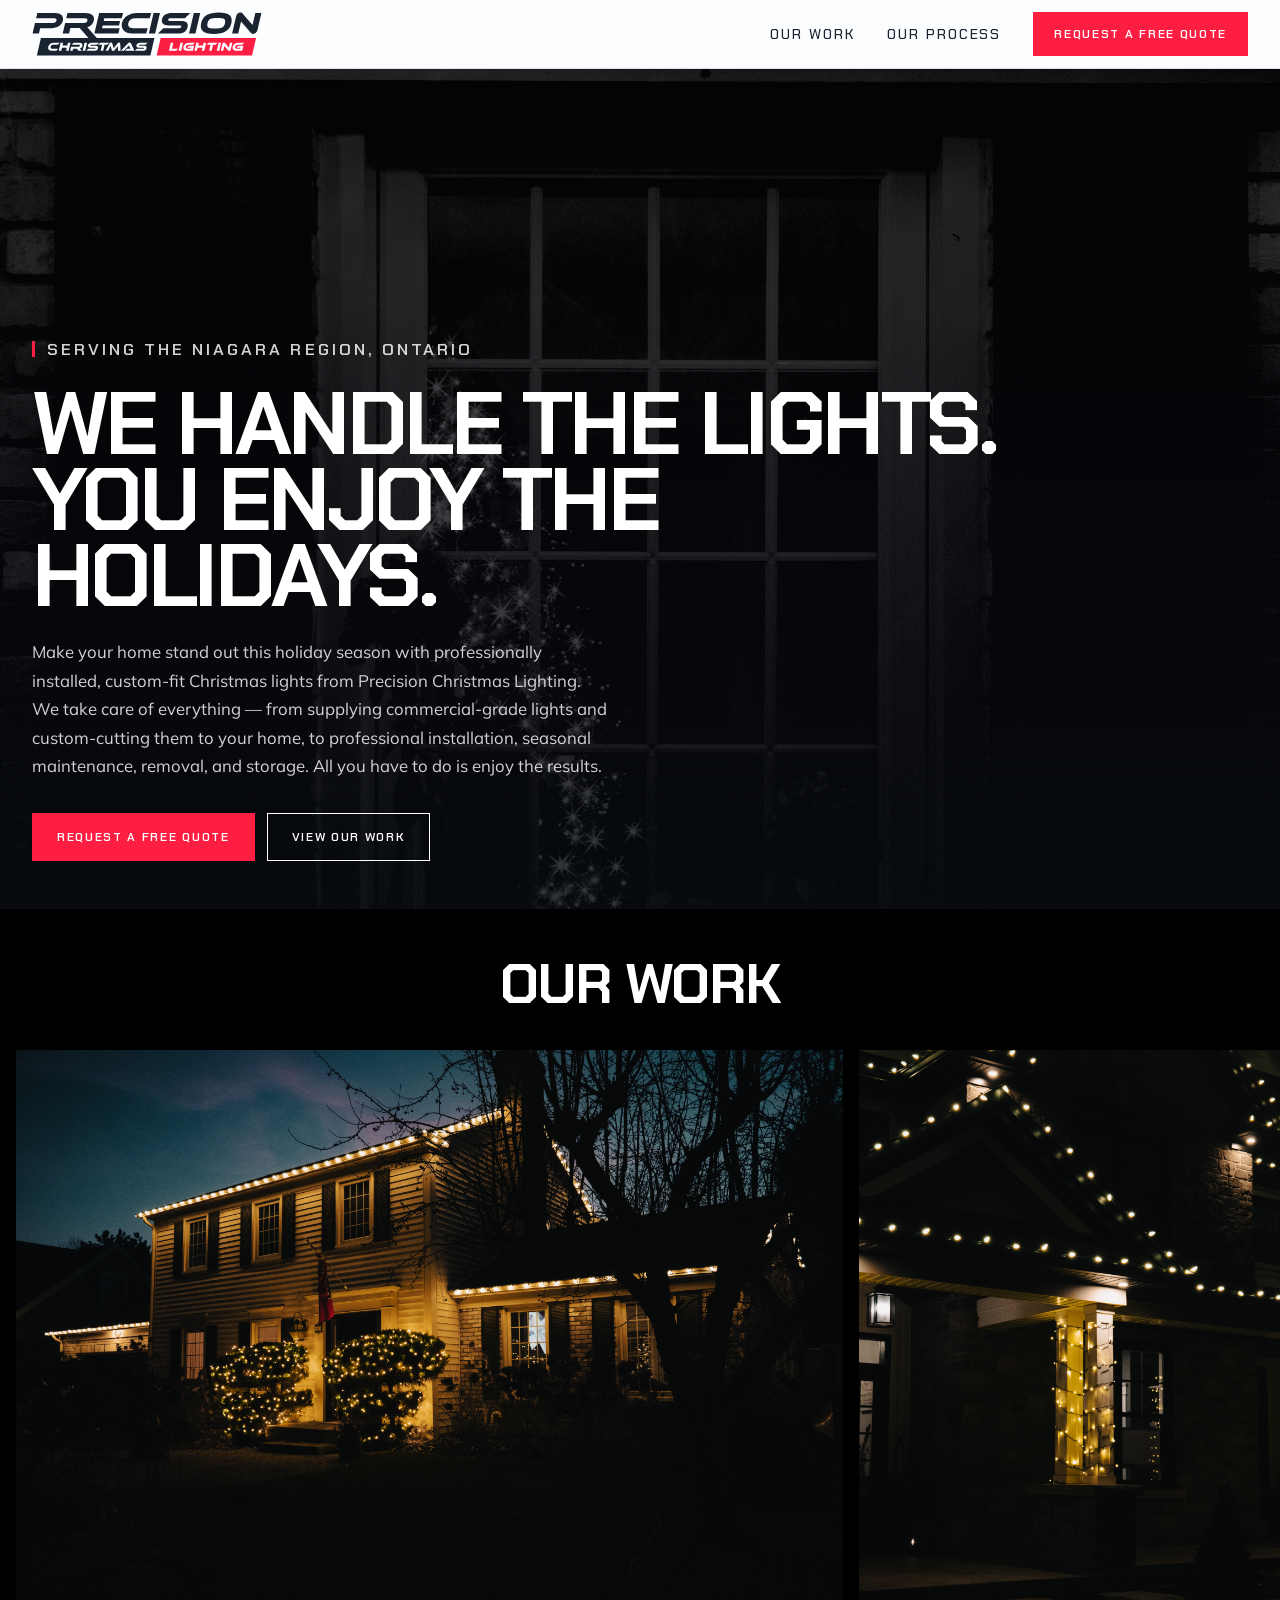
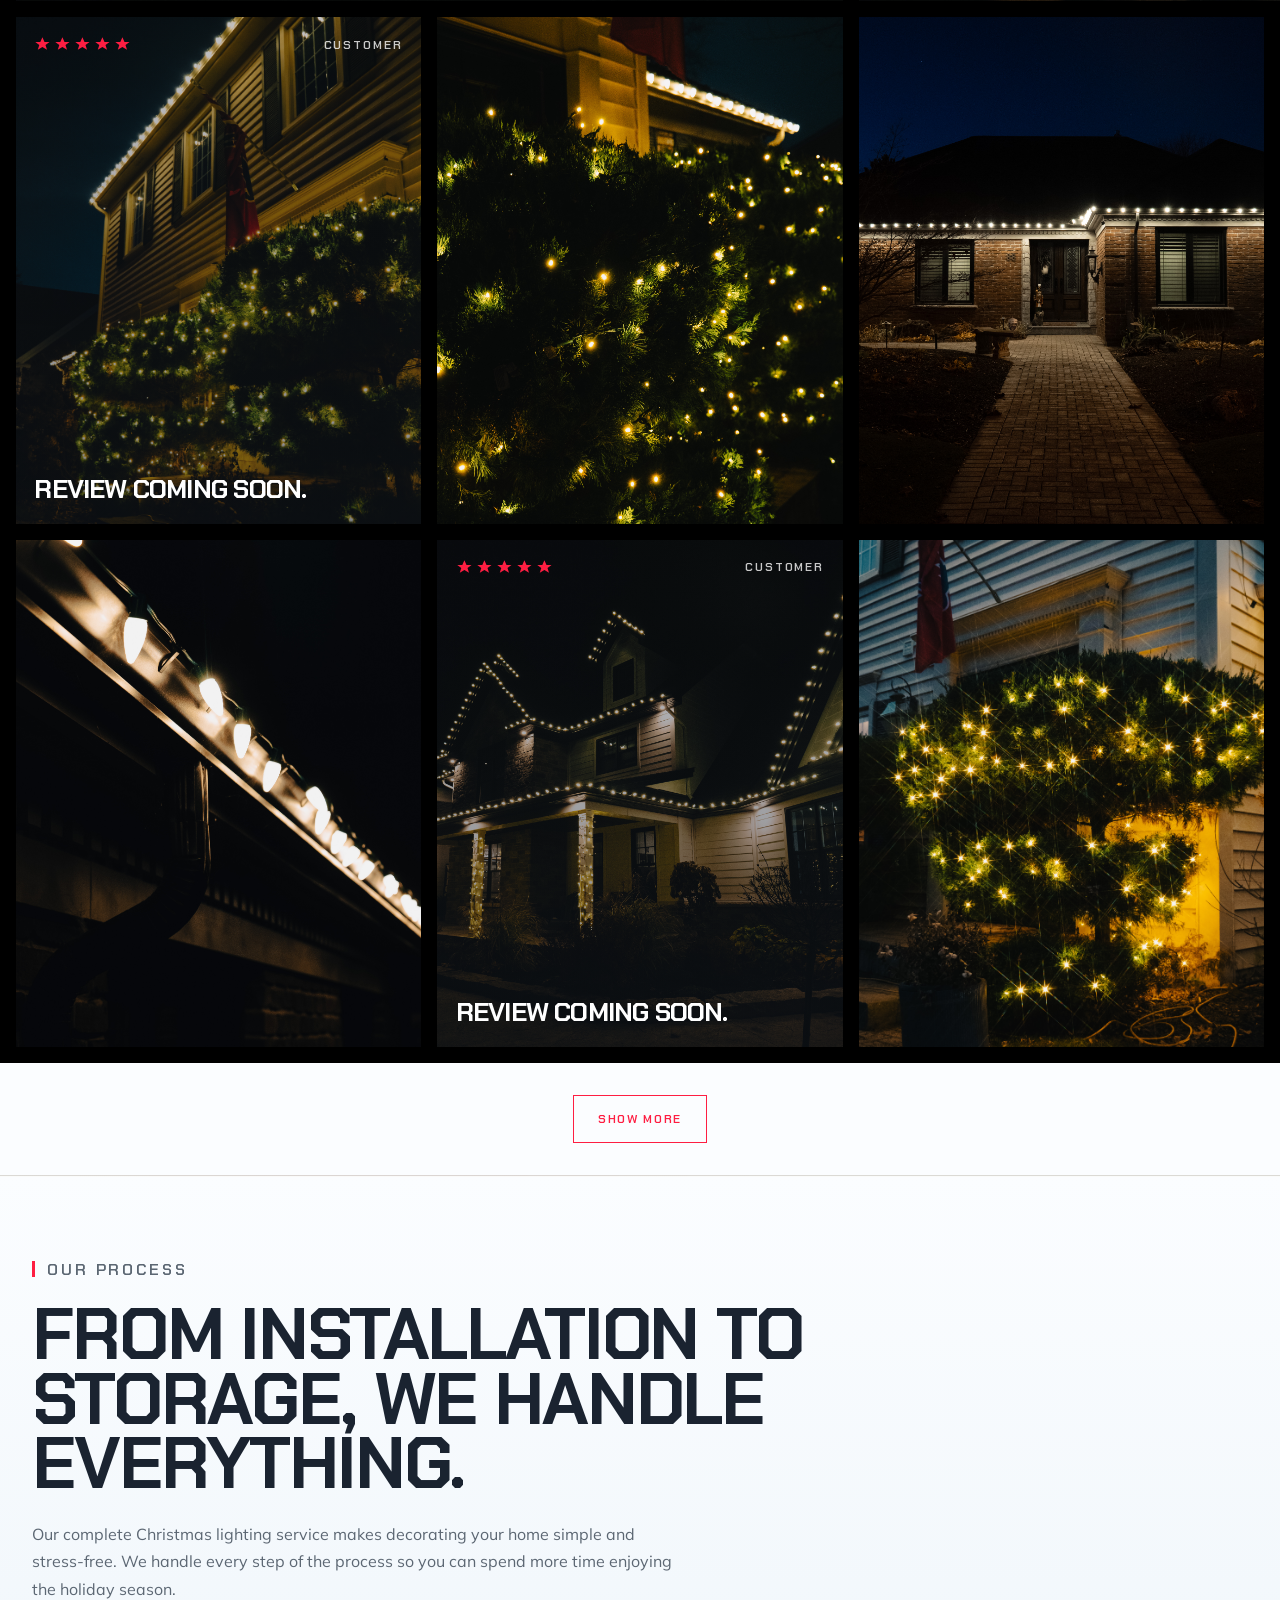
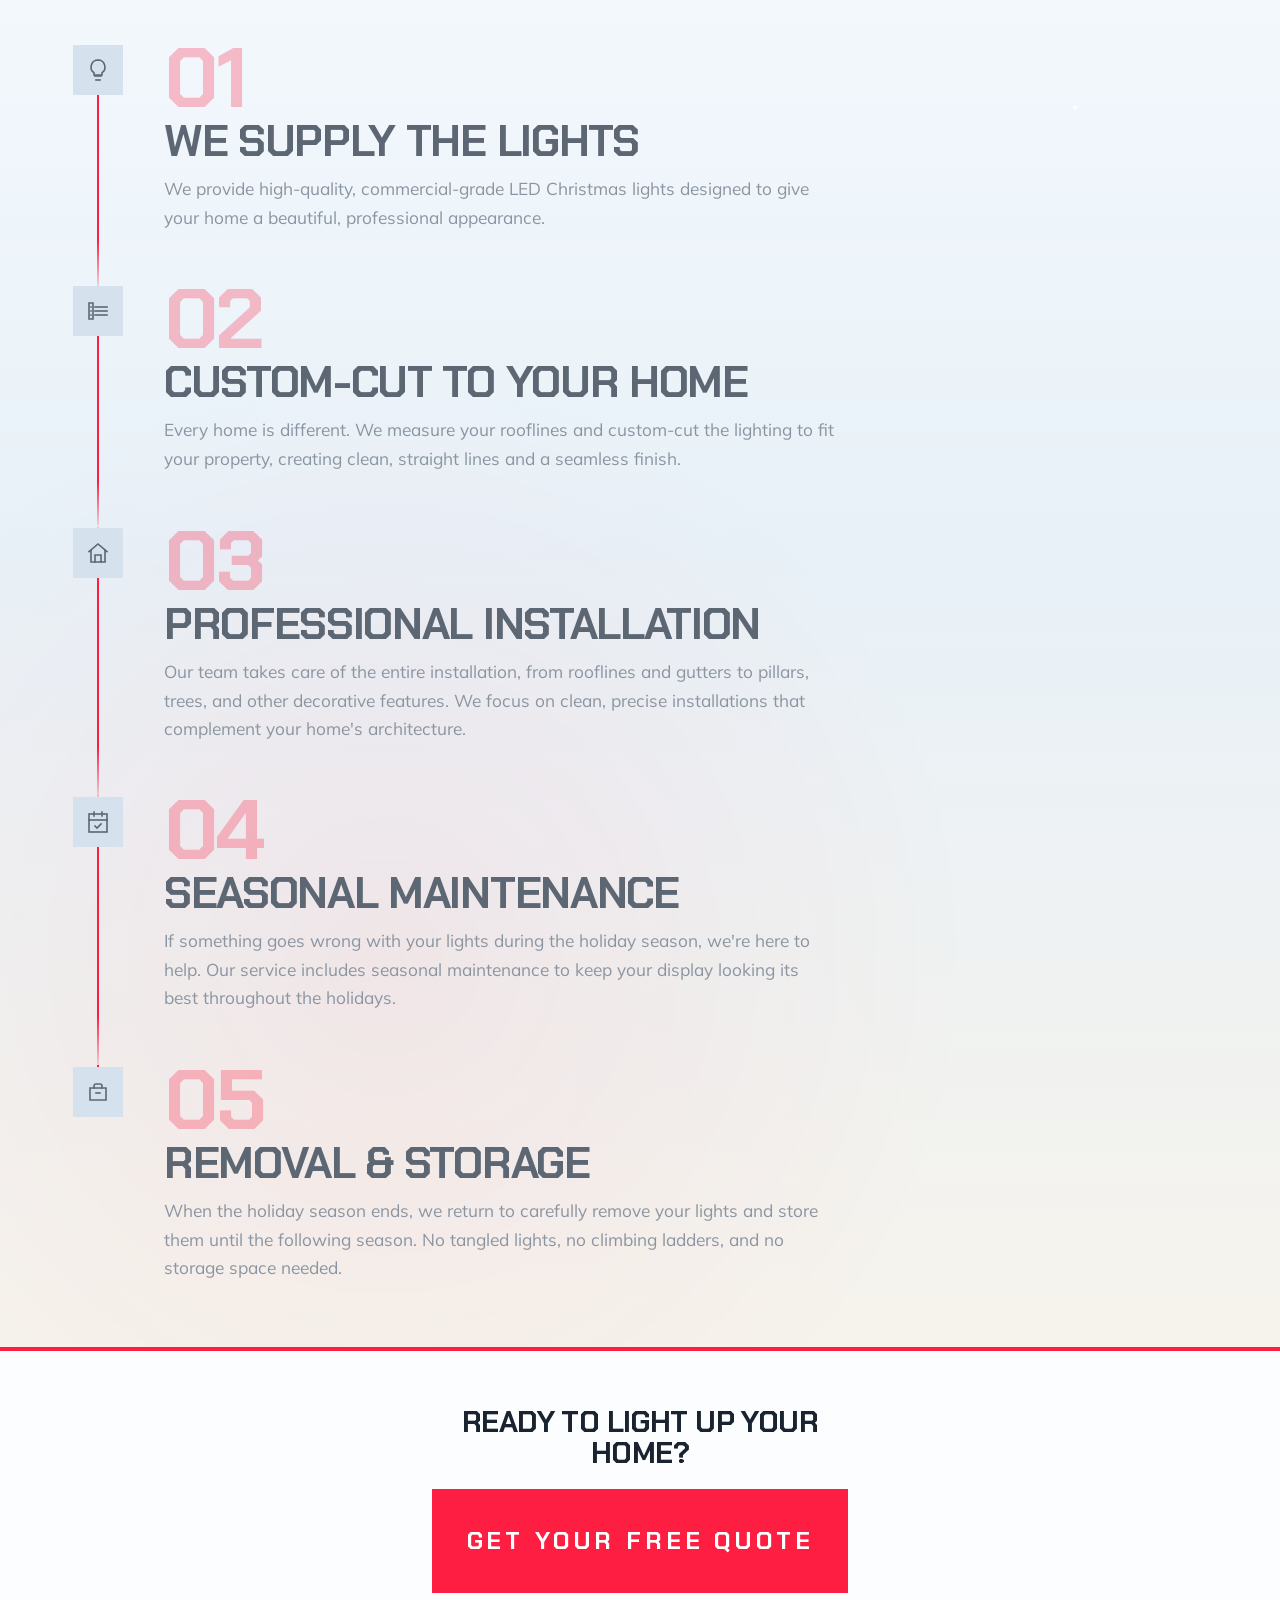
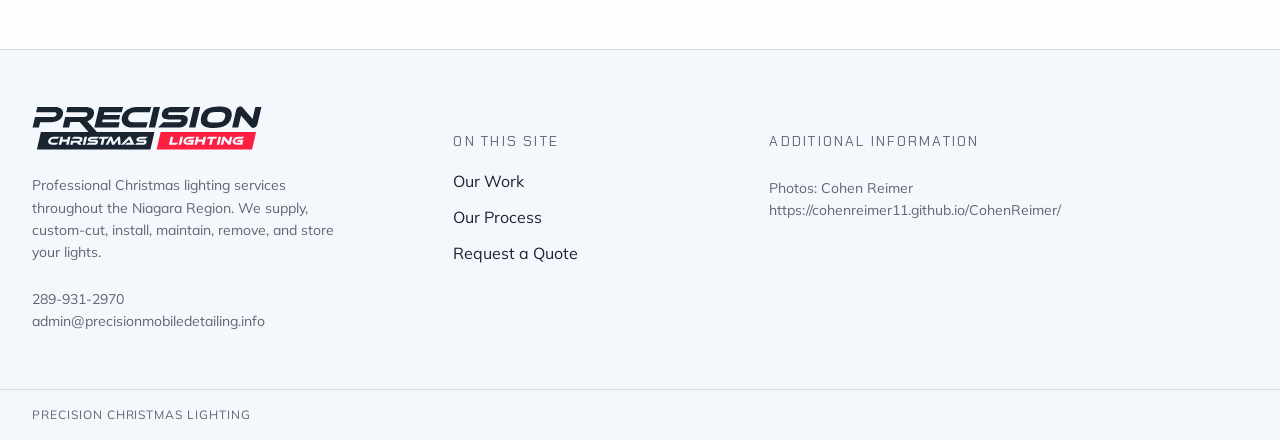
==== commit f449b81d: "update" ====
--- a/index.html
+++ b/index.html
@@ -24,9 +24,9 @@
           <img class="logo-img" src="precision-christmas-logo.svg" alt="" width="325" height="62" />
         </a>
         <nav class="nav-desktop" aria-label="Primary">
-          <a class="nav-link" href="#work">Work</a>
-          <a class="nav-link" href="#process">Process</a>
-          <a class="btn" href="quote.html">Request a quote</a>
+          <a class="nav-link" href="#work">Our Work</a>
+          <a class="nav-link" href="#process">Our Process</a>
+          <a class="btn" href="quote.html">Request a Free Quote</a>
         </nav>
         <button
           class="menu-toggle"
@@ -40,10 +40,10 @@
       </div>
       <nav class="nav-mobile" id="site-menu" aria-label="Mobile">
         <ul>
-          <li><a href="#work">Work</a></li>
-          <li><a href="#process">Process</a></li>
+          <li><a href="#work">Our Work</a></li>
+          <li><a href="#process">Our Process</a></li>
         </ul>
-        <a class="btn btn-lg" href="quote.html">Request a quote</a>
+        <a class="btn btn-lg" href="quote.html">Request a Free Quote</a>
       </nav>
     </header>
 
@@ -53,7 +53,7 @@
         <div class="hero-visual">
           <div class="hero-media">
             <img
-              src="work/P1079380.jpg"
+              src="work/P1079388.jpg"
               alt="Two-storey house at night, warm-white bulbs tracing both roof eaves, with shrubs lit beside the door."
             />
           </div>
@@ -65,16 +65,15 @@
       <div class="hero-content">
         <p class="eyebrow">
           <span class="eyebrow-bar" aria-hidden="true"></span>
-          Niagara, Burlington, and Oakville
+          Serving the Niagara Region, Ontario
         </p>
-        <h1>Your lights<br />in a new way.</h1>
+        <h1>We Handle the Lights.<br />You Enjoy the Holidays.</h1>
         <p>
-          Precision Christmas Lighting supplies the lamps, cuts them to the building, and stays
-          on the job through take-down. The season should describe the architecture, not hide it.
+          Make your home stand out this holiday season with professionally installed, custom-fit Christmas lights from Precision Christmas Lighting. We take care of everything — from supplying commercial-grade lights and custom-cutting them to your home, to professional installation, seasonal maintenance, removal, and storage. All you have to do is enjoy the results.
         </p>
         <div class="hero-actions">
-          <a class="btn btn-lg" href="quote.html">Request a quote</a>
-          <a class="btn btn-lg btn-outline" href="#work">View the work</a>
+          <a class="btn btn-lg" href="quote.html">Request a Free Quote</a>
+          <a class="btn btn-lg btn-outline" href="#work">View Our Work</a>
         </div>
       </div>
 
@@ -138,24 +137,16 @@
         <h2 class="work-heading" id="work-heading">Our work</h2>
         <div class="work-stage">
           <div class="work-grid" id="work-frames">
-          <figure class="work-frame span-7 tall-82">
-            <img
-              src="work/P1079425.jpg"
-              alt="Side of a stone house at night, warm-white lights following the gables, porch, and a long sloping eave."
-              style="object-position: center 58%"
-            />
-          </figure>
-
-          <figure class="work-frame span-5">
-            <img
-              src="work/P1079384.jpg"
-              alt="Brick gable at dusk, warm-white lights following the rake and the gutter, a round vent in the brick."
-              style="object-position: center 32%"
-            />
-          </figure>
-
-          <figure class="review-panel span-5">
-            <img class="review-bg" src="work/P1079385.jpg" alt="" />
+
+          <figure class="work-frame span-8 tall-landscape">
+            <img src="work/P1079425.jpg" alt="Christmas lighting installation" />
+          </figure>
+          <figure class="work-frame span-4">
+            <img src="work/P1079733.jpg" alt="Christmas lighting installation" />
+          </figure>
+
+          <figure class="review-panel span-4">
+            <img class="review-bg" src="work/P1079447.jpg" alt="" />
             <div class="review-shade" aria-hidden="true"></div>
             <div class="review-content">
               <div class="review-meta">
@@ -166,33 +157,23 @@
                   <svg viewBox="0 0 20 20" aria-hidden="true"><path d="M10 1.4 12.5 7.1h6l-4.8 3.6 1.8 5.8L10 13.1 4.5 16.5l1.8-5.8L1.5 7.1h6L10 1.4Z"/></svg>
                   <svg viewBox="0 0 20 20" aria-hidden="true"><path d="M10 1.4 12.5 7.1h6l-4.8 3.6 1.8 5.8L10 13.1 4.5 16.5l1.8-5.8L1.5 7.1h6L10 1.4Z"/></svg>
                 </div>
-                <figcaption>Elena V.</figcaption>
-              </div>
-              <blockquote>
-                The eaves met at the peak and stayed that way through January. They took the whole run
-                down the week we asked.
-              </blockquote>
-            </div>
-          </figure>
-
-          <figure class="work-frame span-7 tall-62">
-            <img
-              src="work/P1079387.jpg"
-              alt="Brick bungalow at night, warm-white lights along the eave, a brick walk leading to the door."
-              style="object-position: center 28%"
-            />
-          </figure>
-
-          <figure class="work-frame span-7 tall-62">
-            <img
-              src="work/P1079388.jpg"
-              alt="Stone and siding house at night, warm-white lights tracing three gables, the porch, and wrapped columns."
-              style="object-position: center 45%"
-            />
-          </figure>
-
-          <figure class="review-panel span-5">
-            <img class="review-bg" src="work/P1079392.jpg" alt="" />
+                <figcaption>Customer</figcaption>
+              </div>
+              <blockquote>Review coming soon.</blockquote>
+            </div>
+          </figure>
+          <figure class="work-frame span-4">
+            <img src="work/P1079437.jpg" alt="Christmas lighting installation" />
+          </figure>
+          <figure class="work-frame span-4">
+            <img src="work/P1079464.jpg" alt="Christmas lighting installation" />
+          </figure>
+
+          <figure class="work-frame span-4">
+            <img src="work/P1079477.jpg" alt="Christmas lighting installation" />
+          </figure>
+          <figure class="review-panel span-4">
+            <img class="review-bg" src="work/P1079721.jpg" alt="" />
             <div class="review-shade" aria-hidden="true"></div>
             <div class="review-content">
               <div class="review-meta">
@@ -203,98 +184,78 @@
                   <svg viewBox="0 0 20 20" aria-hidden="true"><path d="M10 1.4 12.5 7.1h6l-4.8 3.6 1.8 5.8L10 13.1 4.5 16.5l1.8-5.8L1.5 7.1h6L10 1.4Z"/></svg>
                   <svg viewBox="0 0 20 20" aria-hidden="true"><path d="M10 1.4 12.5 7.1h6l-4.8 3.6 1.8 5.8L10 13.1 4.5 16.5l1.8-5.8L1.5 7.1h6L10 1.4Z"/></svg>
                 </div>
-                <figcaption>Marcus T.</figcaption>
-              </div>
-              <blockquote>
-                Warm white on the brick, and on the shrubs by the door. The timer was set again before
-                the weekend guests arrived.
-              </blockquote>
-            </div>
-          </figure>
-
-          <figure class="work-frame span-8 tall-64">
-            <img
-              src="work/P1079380.jpg"
-              alt="Two-storey house at night, warm-white bulbs tracing both roof eaves, with two shrubs wrapped in lights by the door."
-              style="object-position: center 40%"
-            />
-          </figure>
-
-          <figure class="work-frame span-4 tall-64">
-            <img
-              src="work/P1079426.jpg"
-              alt="Brick window with dark shutters, warm-white lights along the eave and a garland of lights down the window."
-              style="object-position: center 42%"
-            />
+                <figcaption>Customer</figcaption>
+              </div>
+              <blockquote>Review coming soon.</blockquote>
+            </div>
+          </figure>
+          <figure class="work-frame span-4">
+            <img src="work/P1079387.jpg" alt="Christmas lighting installation" />
           </figure>
 
           <div class="work-extra" id="work-extra">
-            <figure class="work-frame span-5 tall-62">
-              <img
-                src="work/P1079437.jpg"
-                alt="Front door at night between two shrubs wrapped in warm-white lights, eaves lit above."
-                style="object-position: center 46%"
-              />
-            </figure>
-
-            <figure class="work-frame span-7 tall-62">
-              <img
-                src="work/P1079445.jpg"
-                alt="Porch columns wrapped in warm-white lights, with the eave and gable traced above."
-                style="object-position: center 48%"
-              />
-            </figure>
-
-            <figure class="review-panel span-4">
-              <img class="review-bg" src="work/P1079447.jpg" alt="" />
-              <div class="review-shade" aria-hidden="true"></div>
-              <div class="review-content">
-                <div class="review-meta">
-                  <div class="stars" aria-label="5 out of 5 stars">
-                    <svg viewBox="0 0 20 20" aria-hidden="true"><path d="M10 1.4 12.5 7.1h6l-4.8 3.6 1.8 5.8L10 13.1 4.5 16.5l1.8-5.8L1.5 7.1h6L10 1.4Z"/></svg>
-                    <svg viewBox="0 0 20 20" aria-hidden="true"><path d="M10 1.4 12.5 7.1h6l-4.8 3.6 1.8 5.8L10 13.1 4.5 16.5l1.8-5.8L1.5 7.1h6L10 1.4Z"/></svg>
-                    <svg viewBox="0 0 20 20" aria-hidden="true"><path d="M10 1.4 12.5 7.1h6l-4.8 3.6 1.8 5.8L10 13.1 4.5 16.5l1.8-5.8L1.5 7.1h6L10 1.4Z"/></svg>
-                    <svg viewBox="0 0 20 20" aria-hidden="true"><path d="M10 1.4 12.5 7.1h6l-4.8 3.6 1.8 5.8L10 13.1 4.5 16.5l1.8-5.8L1.5 7.1h6L10 1.4Z"/></svg>
-                    <svg viewBox="0 0 20 20" aria-hidden="true"><path d="M10 1.4 12.5 7.1h6l-4.8 3.6 1.8 5.8L10 13.1 4.5 16.5l1.8-5.8L1.5 7.1h6L10 1.4Z"/></svg>
-                  </div>
-                  <figcaption>Priya N.</figcaption>
-                </div>
-                <blockquote>
-                  Every length was cut to the fascia. Nothing looped back, and the bins in January
-                  were labelled by elevation.
-                </blockquote>
-              </div>
-            </figure>
-
-            <figure class="work-frame span-8 tall-72">
-              <img
-                src="work/P1079464.jpg"
-                alt="Low view of three gables at night, each rake and eave lined with warm-white bulbs."
-                style="object-position: center 34%"
-              />
-            </figure>
-
-            <figure class="work-frame span-7">
-              <img
-                src="work/P1079472.jpg"
-                alt="A row of porch columns, each wrapped in warm-white lights, under a covered porch at night."
-              />
-            </figure>
-
-            <figure class="work-frame span-5">
-              <img
-                src="work/P1079477.jpg"
-                alt="Close view of a brick entry at night, warm-white lights along the eave above the door."
-                style="object-position: center 32%"
-              />
-            </figure>
-
-            <figure class="work-frame span-12 tall-78">
-              <img
-                src="work/P1079514.jpg"
-                alt="Wide night view of a stone house, warm-white lights tracing every gable, porch, and garage."
-                style="object-position: center 46%"
-              />
+            <figure class="work-frame work-more-item span-4">
+              <img src="work/P1079380.jpg" alt="Precision Christmas Lighting installation photo" loading="lazy" />
+            </figure>
+
+            <figure class="work-frame work-more-item span-4">
+              <img src="work/P1079524.jpg" alt="Precision Christmas Lighting installation photo" loading="lazy" />
+            </figure>
+
+            <figure class="work-frame work-more-item span-4">
+              <img src="work/P1079694.jpg" alt="Precision Christmas Lighting installation photo" loading="lazy" />
+            </figure>
+
+            <figure class="work-frame work-more-item span-6">
+              <img src="work/P1079426.jpg" alt="Precision Christmas Lighting installation photo" loading="lazy" />
+            </figure>
+
+            <figure class="work-frame work-more-item span-6">
+              <img src="work/P1079685.jpg" alt="Precision Christmas Lighting installation photo" loading="lazy" />
+            </figure>
+
+            <figure class="work-frame work-more-item span-4">
+              <img src="work/P1079731.jpg" alt="Precision Christmas Lighting installation photo" loading="lazy" />
+            </figure>
+
+            <figure class="work-frame work-more-item span-4">
+              <img src="work/P1079739.jpg" alt="Precision Christmas Lighting installation photo" loading="lazy" />
+            </figure>
+
+            <figure class="work-frame work-more-item span-4">
+              <img src="work/P1079392.jpg" alt="Precision Christmas Lighting installation photo" loading="lazy" />
+            </figure>
+
+            <figure class="work-frame work-more-item span-6">
+              <img src="work/P1079384.jpg" alt="Precision Christmas Lighting installation photo" loading="lazy" />
+            </figure>
+
+            <figure class="work-frame work-more-item span-6">
+              <img src="work/P1079653.jpg" alt="Precision Christmas Lighting installation photo" loading="lazy" />
+            </figure>
+
+            <figure class="work-frame work-more-item span-4">
+              <img src="work/P1079792.jpg" alt="Precision Christmas Lighting installation photo" loading="lazy" />
+            </figure>
+
+            <figure class="work-frame work-more-item span-4">
+              <img src="work/P1079445.jpg" alt="Precision Christmas Lighting installation photo" loading="lazy" />
+            </figure>
+
+            <figure class="work-frame work-more-item span-4">
+              <img src="work/P1079385.jpg" alt="Precision Christmas Lighting installation photo" loading="lazy" />
+            </figure>
+
+            <figure class="work-frame work-more-item span-4">
+              <img src="work/P1079514.jpg" alt="Precision Christmas Lighting installation photo" loading="lazy" />
+            </figure>
+
+            <figure class="work-frame work-more-item span-8">
+              <img src="work/P1079472.jpg" alt="Precision Christmas Lighting installation photo" loading="lazy" />
+            </figure>
+
+            <figure class="work-frame work-more-item span-4">
+              <img src="work/P1079792.jpg" alt="Precision Christmas Lighting installation photo" loading="lazy" />
             </figure>
           </div>
           </div>
@@ -318,10 +279,10 @@
         <div class="process-intro">
           <p class="eyebrow">
             <span class="eyebrow-bar" aria-hidden="true"></span>
-            How it works
+            Our Process
           </p>
-          <h2>From the first strand to storage.</h2>
-          <p>The same five steps on every property. What changes is the measurement.</p>
+          <h2>From Installation to Storage, We Handle Everything.</h2>
+          <p>Our complete Christmas lighting service makes decorating your home simple and stress-free. We handle every step of the process so you can spend more time enjoying the holiday season.</p>
         </div>
 
         <ol class="process-list">
@@ -337,12 +298,9 @@
             </div>
             <div class="process-body">
               <p class="step-number">01</p>
-              <h3>Supply lights</h3>
-              <p>
-                Commercial-grade LEDs, chosen for the surface they touch. Warm white on brick and
-                wood. A tighter white on modern cladding. Colour only where a tree can hold it.
-              </p>
-            </div>
+              <h3>We Supply the Lights</h3>
+              <p>We provide high-quality, commercial-grade LED Christmas lights designed to give your home a beautiful, professional appearance.</p>
+              </div>
           </li>
 
           <li class="process-item">
@@ -361,12 +319,9 @@
             </div>
             <div class="process-body">
               <p class="step-number">02</p>
-              <h3>Custom cut</h3>
-              <p>
-                Eaves, peaks, and columns are measured before a strand is opened. Each run is cut
-                to that length so the corners meet and nothing loops back.
-              </p>
-            </div>
+              <h3>Custom-Cut to Your Home</h3>
+              <p>Every home is different. We measure your rooflines and custom-cut the lighting to fit your property, creating clean, straight lines and a seamless finish.</p>
+              </div>
           </li>
 
           <li class="process-item">
@@ -381,12 +336,9 @@
             </div>
             <div class="process-body">
               <p class="step-number">03</p>
-              <h3>Install</h3>
-              <p>
-                Clips follow the architecture. Fasteners stay off the face of the fascia. The line
-                is marked before the first bulb goes up, so it reads straight from the street.
-              </p>
-            </div>
+              <h3>Professional Installation</h3>
+              <p>Our team takes care of the entire installation, from rooflines and gutters to pillars, trees, and other decorative features. We focus on clean, precise installations that complement your home's architecture.</p>
+              </div>
           </li>
 
           <li class="process-item">
@@ -403,12 +355,9 @@
             </div>
             <div class="process-body">
               <p class="step-number">04</p>
-              <h3>Maintain throughout season</h3>
-              <p>
-                A mid-season pass covers outages, wind, and timers that drift. A dark section is
-                replaced before the next weekend.
-              </p>
-            </div>
+              <h3>Seasonal Maintenance</h3>
+              <p>If something goes wrong with your lights during the holiday season, we're here to help. Our service includes seasonal maintenance to keep your display looking its best throughout the holidays.</p>
+              </div>
           </li>
 
           <li class="process-item">
@@ -423,12 +372,9 @@
             </div>
             <div class="process-body">
               <p class="step-number">05</p>
-              <h3>Take down and store</h3>
-              <p>
-                After the season the lights come down, get tested, and are coiled by run. Next
-                year starts from a labelled kit.
-              </p>
-            </div>
+              <h3>Removal & Storage</h3>
+              <p>When the holiday season ends, we return to carefully remove your lights and store them until the following season. No tangled lights, no climbing ladders, and no storage space needed.</p>
+              </div>
           </li>
         </ol>
       </section>
@@ -437,8 +383,10 @@
         <div class="cta-band-rule" aria-hidden="true"></div>
         <div class="cta-band-inner">
           <div class="cta-band-row">
-            <a class="btn btn-cta" href="quote.html">Request a quote</a>
-            <h2>Tell us the house.</h2>
+            <div>
+              <h2>Ready to Light Up Your Home?</h2>
+              </div>
+            <a class="btn btn-cta" href="quote.html">Get Your Free Quote</a>
           </div>
         </div>
       </section>
@@ -450,22 +398,20 @@
           <a class="logo-link" href="index.html" aria-label="Precision Christmas Lighting">
             <img class="logo-img" src="precision-christmas-logo.svg" alt="" width="325" height="62" />
           </a>
-          <p>
-            Residential Christmas lighting for Niagara, Burlington, and Oakville. Measured,
-            installed, maintained, and taken down.
-          </p>
+          <p>Professional Christmas lighting services throughout the Niagara Region. We supply, custom-cut, install, maintain, remove, and store your lights.</p>
+          <p class="footer-contact">289-931-2970<br />admin@precisionmobiledetailing.info</p>
         </div>
         <nav class="footer-nav" aria-label="Footer">
           <p class="footer-label">On this site</p>
           <ul>
-            <li><a href="#work">Work</a></li>
-            <li><a href="#process">Process</a></li>
-            <li><a href="quote.html">Request a quote</a></li>
+            <li><a href="#work">Our Work</a></li>
+            <li><a href="#process">Our Process</a></li>
+            <li><a href="quote.html">Request a Quote</a></li>
           </ul>
         </nav>
         <div class="credits">
-          <p class="footer-label">Photographs</p>
-          <p>The houses in Our work are Precision Christmas Lighting installations.</p>
+          <p class="footer-label">Additional information</p>
+          <p>Photos: Cohen Reimer<br /><a href="https://cohenreimer11.github.io/CohenReimer/" target="_blank" rel="noopener noreferrer">https://cohenreimer11.github.io/CohenReimer/</a></p>
         </div>
       </div>
       <div class="footer-bar">Precision Christmas Lighting</div>
--- a/css/styles.css
+++ b/css/styles.css
@@ -583,54 +583,34 @@
 }
 
 .work-section {
-  /* No z-index here — keeps sticky heading free to sit above the bulb glow */
   position: relative;
-  display: grid;
   background: var(--snow);
 }
 
 .work-stage {
-  /* Layer 2: work photos under the glow */
   position: relative;
   z-index: 2;
-  grid-area: 1 / 1;
 }
 
 .work-heading {
-  position: sticky;
-  top: 5.25rem;
-  left: 0;
-  grid-area: 1 / 1;
-  align-self: start;
-  /* Layer 5: above bulb glow and the top photo */
-  z-index: 30;
-  width: max-content;
-  max-width: calc(100% - 2rem);
   margin: 0;
-  padding: 1.35rem 1rem 0.75rem;
+  padding: 3rem 1rem 1.5rem;
   font-family: var(--font-display);
   font-size: clamp(2rem, 5.5vw, 3.5rem);
   font-weight: 700;
   line-height: 0.95;
   letter-spacing: -0.03em;
   text-transform: uppercase;
+  text-align: center;
   color: #fff;
-  pointer-events: none;
+  background: #000;
 }
 
 @media (min-width: 640px) {
-  .work-heading {
-    padding-left: 1.5rem;
-    padding-right: 1.5rem;
-  }
-}
-
-@media (min-width: 1024px) {
-  .work-heading {
-    padding-left: 2rem;
-    padding-right: 2rem;
-  }
-}
+  .work-grid { --work-gap: 0.75rem; padding: 0.75rem; gap: 0.75rem; }
+}
+
+@media (min-width: 1024px) { .work-heading { padding-left: 2rem; padding-right: 2rem; } }
 
 .section-intro .lede {
   margin: 0;
@@ -641,18 +621,16 @@
 }
 
 .work-grid {
-  --work-gap: 0.5rem;
+  --work-gap: 1rem;
   position: relative;
   z-index: 2;
   display: grid;
   grid-template-columns: 1fr;
   gap: var(--work-gap);
-  row-gap: var(--work-gap);
-  column-gap: var(--work-gap);
   padding: var(--work-gap);
   align-items: stretch;
-  grid-auto-flow: row;
-  background: var(--ice);
+  grid-auto-flow: row dense;
+  background: #000;
 }
 
 .work-grid > * {
@@ -662,16 +640,18 @@
 
 .work-frame {
   position: relative;
-  min-height: 28vh;
-  height: 100%;
   overflow: hidden;
-  background: var(--ice);
-}
+  background: #000;
+  aspect-ratio: 4 / 5;
+}
+
+.work-frame.tall-landscape { aspect-ratio: 3 / 2; }
+.work-frame.tall-square { aspect-ratio: 1 / 1; }
 
 .work-frame img {
   width: 100%;
   height: 100%;
-  min-height: 28vh;
+  display: block;
   object-fit: cover;
 }
 
@@ -708,11 +688,16 @@
   display: flex;
   overflow: hidden;
   width: 100%;
-  min-height: 28vh;
-  height: 100%;
+  min-height: 100%;
+  aspect-ratio: 4 / 5;
   margin: 0;
   color: var(--white);
   background: var(--snow);
+}
+
+@media (max-width: 639px) {
+  .work-frame, .review-panel { aspect-ratio: 4 / 4.5; }
+  .work-frame.tall-landscape { aspect-ratio: 4 / 3; }
 }
 
 .review-bg {
@@ -800,11 +785,18 @@
 }
 
 .work-extra {
+  display: contents;
+}
+
+.work-extra .work-more-item {
   display: none;
 }
 
-.work-extra.is-open {
-  display: contents;
+.work-extra .work-more-item.is-visible {
+  display: block;
+}
+.work-extra .review-panel.work-more-item.is-visible {
+  display: flex;
 }
 
 .process {
@@ -1028,9 +1020,10 @@
   display: flex;
   flex-direction: column;
   align-items: stretch;
-  width: min(100%, 26rem);
+  width: min(100%, 48rem);
   margin-inline: auto;
-  gap: 1rem;
+  gap: 1.25rem;
+  text-align: center;
 }
 
 .cta-band h2 {
@@ -1041,15 +1034,27 @@
   font-weight: 700;
   line-height: 1.05;
   letter-spacing: -0.02em;
-  text-align: center;
-  text-transform: uppercase;
+  text-transform: uppercase;
+}
+
+.cta-band-row p {
+  margin: 0.75rem 0 0;
+  max-width: 42rem;
+  margin-inline: auto;
+  color: var(--muted);
+  line-height: 1.7;
+}
+
+.cta-contact, .footer-contact {
+  font-size: 0.95rem;
+  color: var(--muted);
 }
 
 .btn-cta {
   display: inline-flex;
   align-items: center;
   justify-content: center;
-  width: 100%;
+  width: min(100%, 26rem);
   min-height: 5.5rem;
   padding: 1.25rem 2rem;
   border: 0;
@@ -1057,6 +1062,7 @@
   color: var(--white);
   font-family: var(--font-display);
   font-size: clamp(1.05rem, 2.4vw, 1.45rem);
+  margin-inline: auto;
   font-weight: 700;
   letter-spacing: 0.14em;
   text-transform: uppercase;
@@ -1478,38 +1484,31 @@
   }
 
   .work-grid {
-    --work-gap: 0.5rem;
+    --work-gap: 1rem;
     grid-template-columns: repeat(12, minmax(0, 1fr));
     gap: var(--work-gap);
-    row-gap: var(--work-gap);
-    column-gap: var(--work-gap);
     padding: var(--work-gap);
+    align-items: stretch;
   }
 
   .span-4 { grid-column: span 4; }
   .span-5 { grid-column: span 5; }
+  .span-6 { grid-column: span 6; }
   .span-7 { grid-column: span 7; }
   .span-8 { grid-column: span 8; }
   .span-12 { grid-column: span 12; }
 
   .work-frame,
-  .review-panel,
-  .tall-62,
-  .tall-64,
-  .tall-72,
-  .tall-78,
-  .tall-82 {
-    min-height: 28vh;
+  .review-panel {
+    min-height: 0;
     height: 100%;
   }
 
   .work-frame img,
-  .tall-62 img,
-  .tall-64 img,
-  .tall-72 img,
-  .tall-78 img,
-  .tall-82 img {
-    min-height: 28vh;
+  .review-bg {
+    width: 100%;
+    height: 100%;
+    object-fit: cover;
   }
 
   .footer-grid {
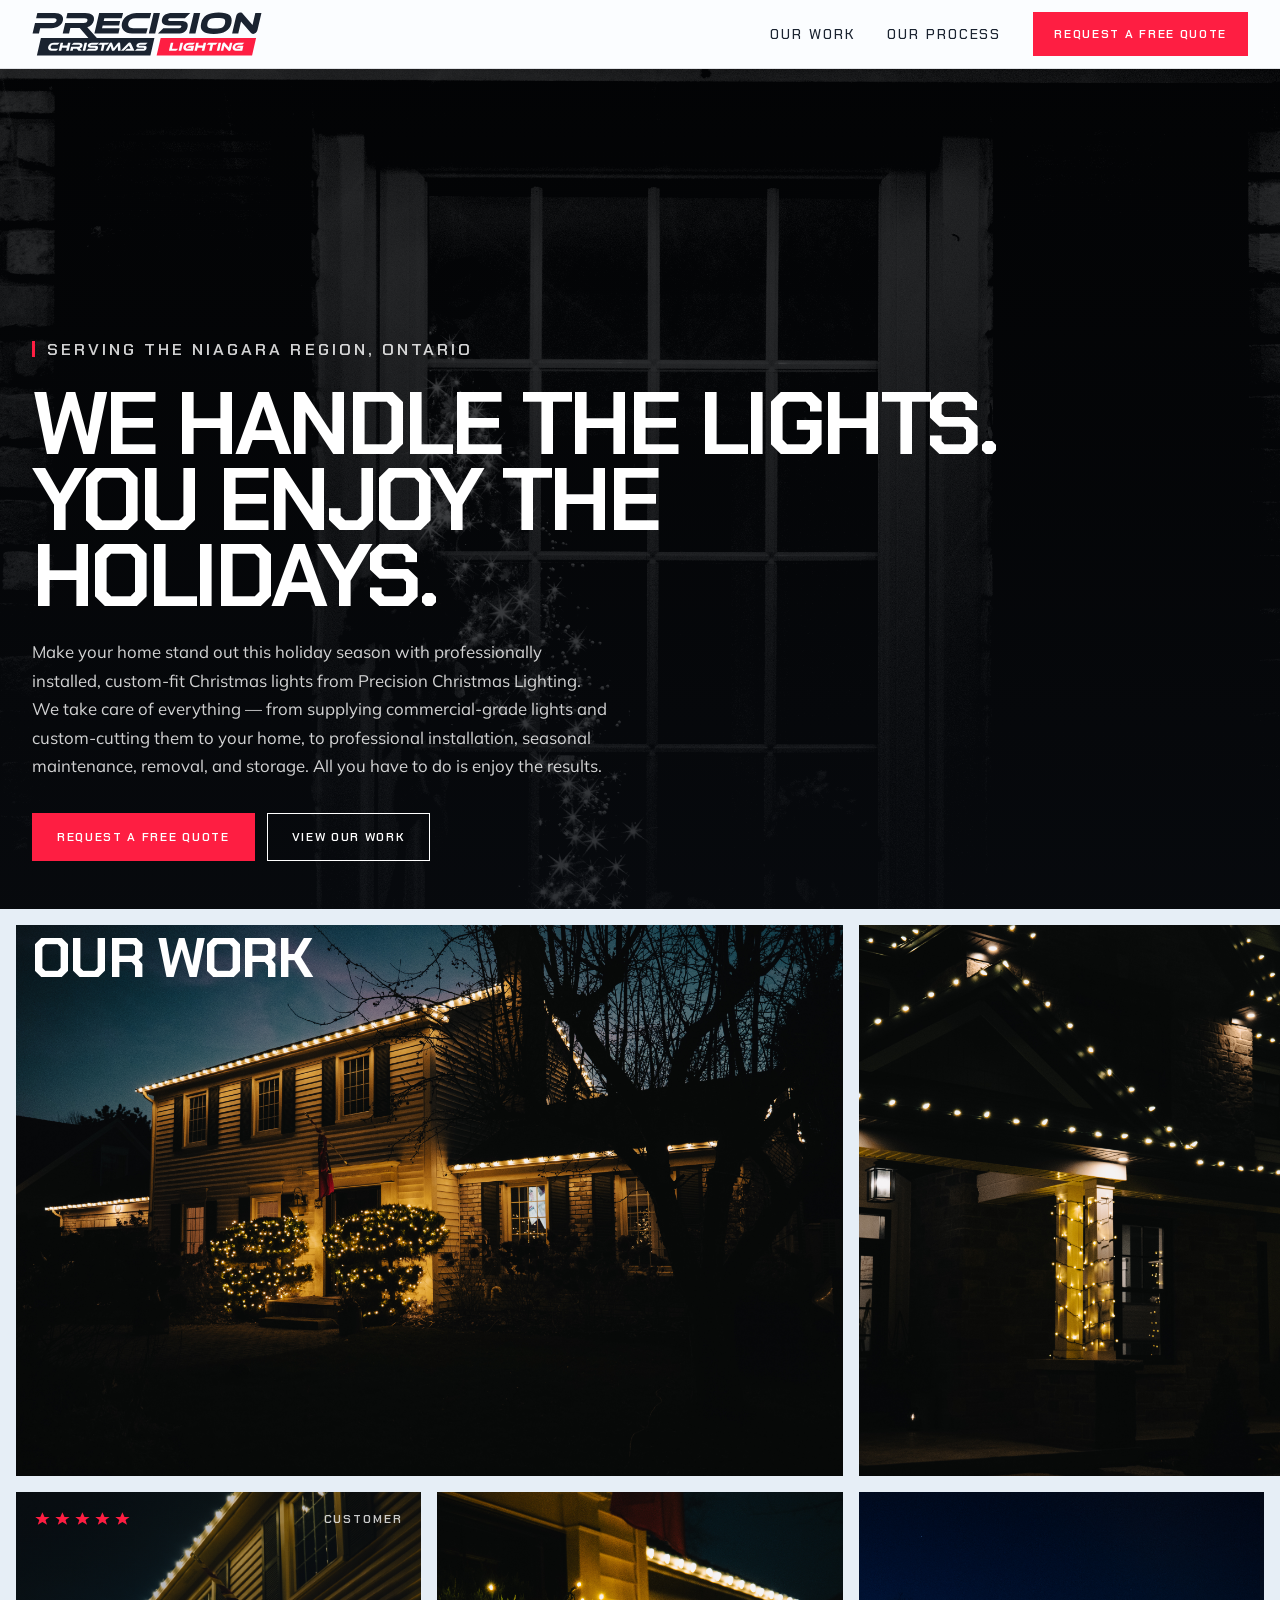
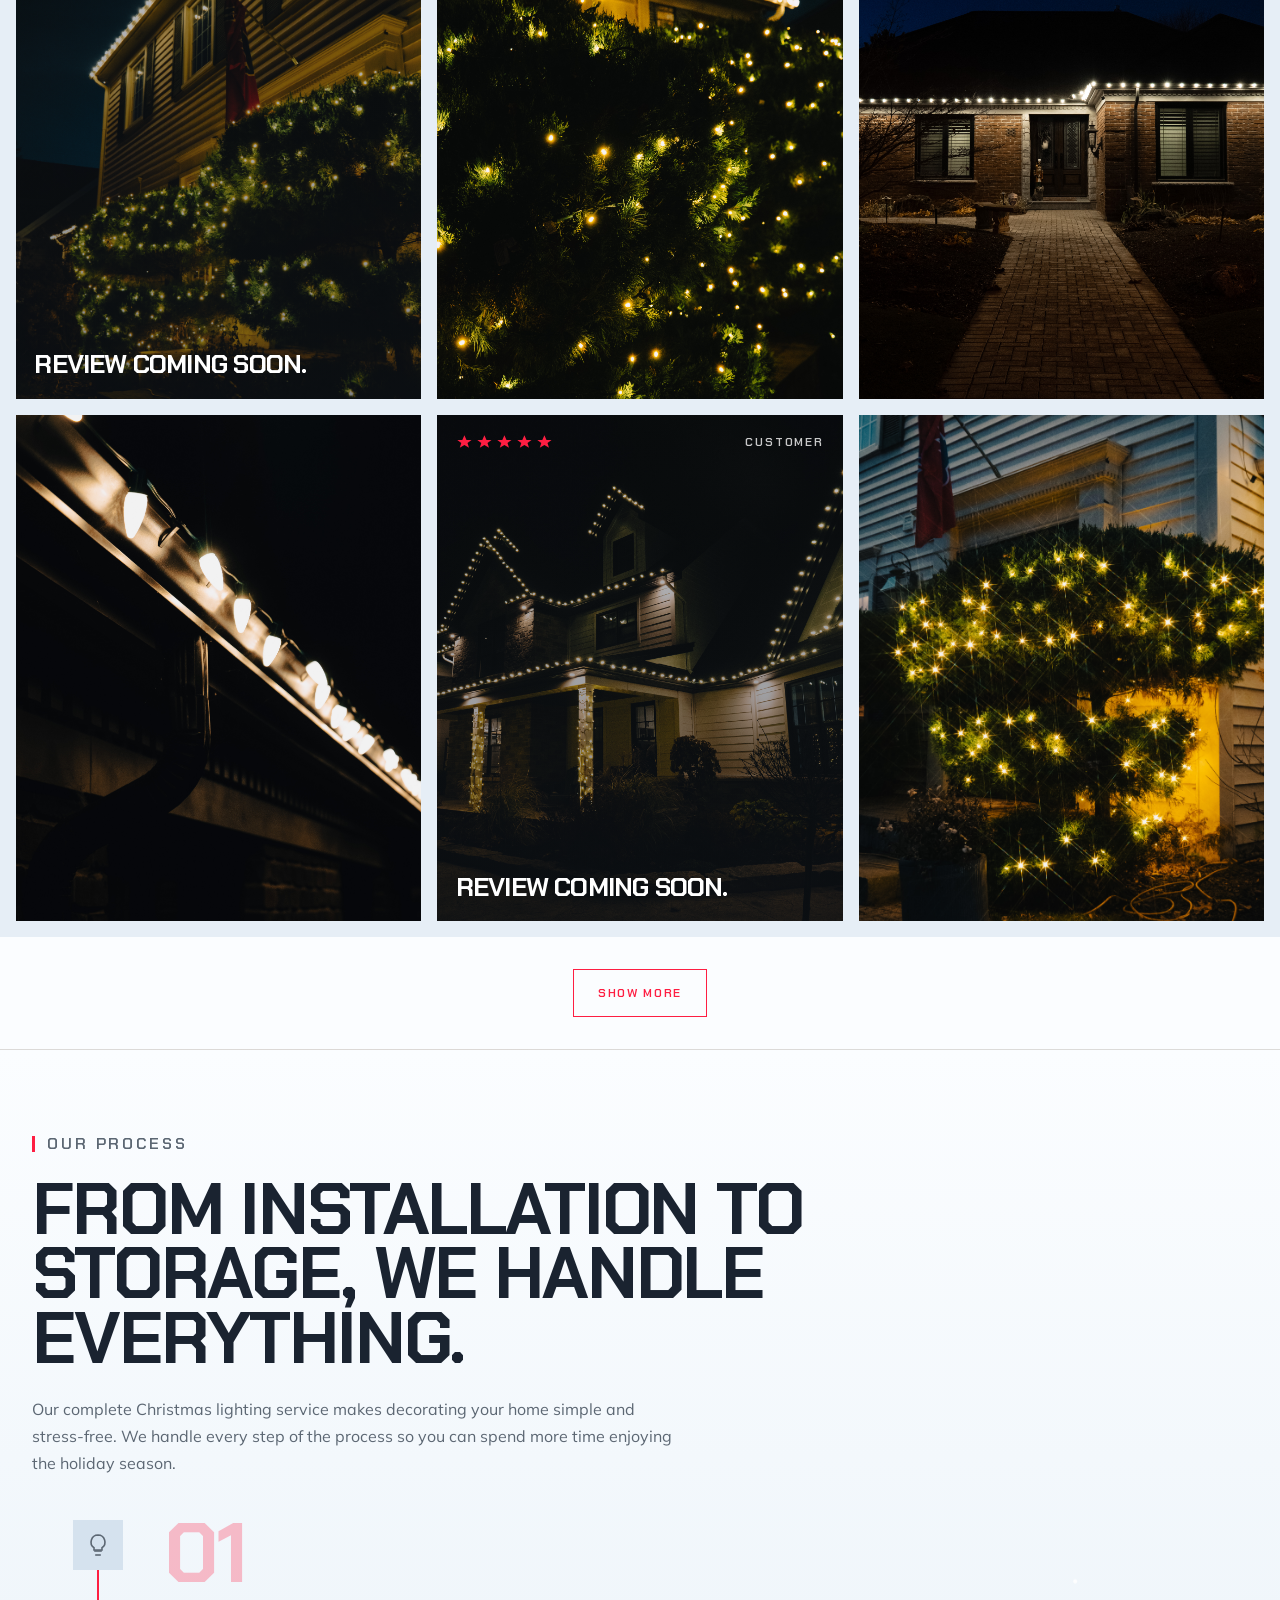
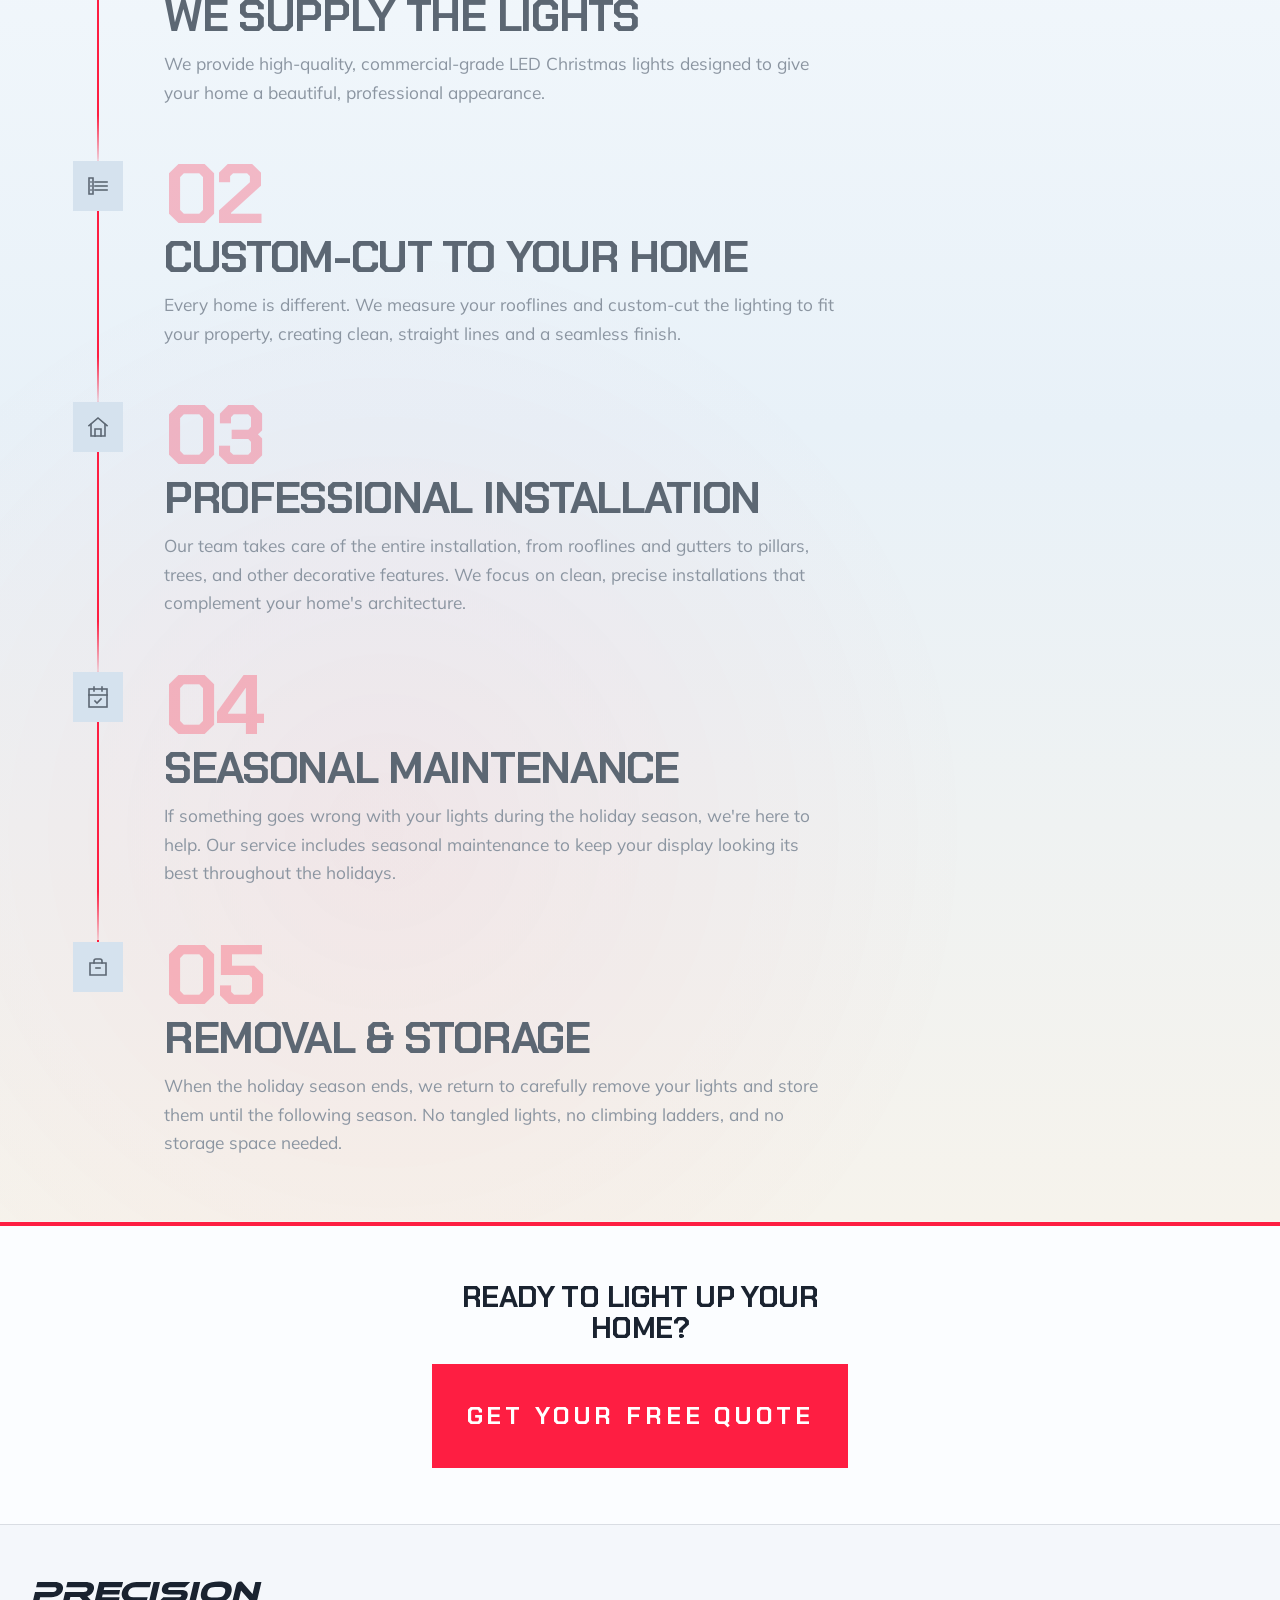
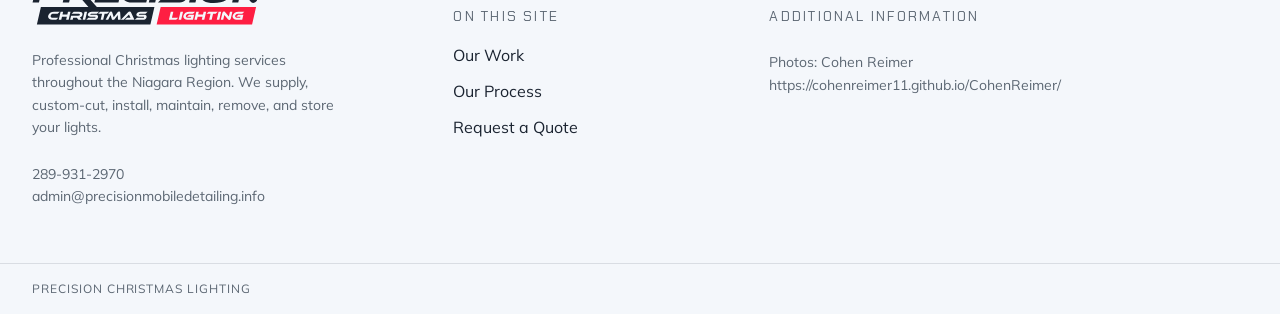
==== commit a706f414: "update" ====
--- a/index.html
+++ b/index.html
@@ -195,7 +195,7 @@
 
           <div class="work-extra" id="work-extra">
             <figure class="work-frame work-more-item span-4">
-              <img src="work/P1079380.jpg" alt="Precision Christmas Lighting installation photo" loading="lazy" />
+              <img src="work/undefined" alt="Precision Christmas Lighting installation photo" loading="lazy" />
             </figure>
 
             <figure class="work-frame work-more-item span-4">
@@ -235,7 +235,7 @@
             </figure>
 
             <figure class="work-frame work-more-item span-4">
-              <img src="work/P1079792.jpg" alt="Precision Christmas Lighting installation photo" loading="lazy" />
+              <img src="work/P1079380.jpg" alt="Precision Christmas Lighting installation photo" loading="lazy" />
             </figure>
 
             <figure class="work-frame work-more-item span-4">
--- a/css/styles.css
+++ b/css/styles.css
@@ -248,11 +248,10 @@
 }
 
 .hero {
-  /* Layer 2 stack — photos + seam only (below bulb glow) */
   position: relative;
   z-index: 2;
   min-height: calc(100svh - var(--header-h));
-  background: var(--snow);
+  background: #000;
   color: var(--ink);
   pointer-events: none;
 }
@@ -584,30 +583,38 @@
 
 .work-section {
   position: relative;
+  display: grid;
   background: var(--snow);
 }
 
 .work-stage {
   position: relative;
   z-index: 2;
+  grid-area: 1 / 1;
 }
 
 .work-heading {
+  position: sticky;
+  top: 5.25rem;
+  left: 0;
+  grid-area: 1 / 1;
+  align-self: start;
+  z-index: 30;
+  width: max-content;
+  max-width: calc(100% - 2rem);
   margin: 0;
-  padding: 3rem 1rem 1.5rem;
+  padding: 1.35rem 1rem 0.75rem;
   font-family: var(--font-display);
   font-size: clamp(2rem, 5.5vw, 3.5rem);
   font-weight: 700;
   line-height: 0.95;
   letter-spacing: -0.03em;
   text-transform: uppercase;
-  text-align: center;
   color: #fff;
-  background: #000;
+  pointer-events: none;
 }
 
 @media (min-width: 640px) {
-  .work-grid { --work-gap: 0.75rem; padding: 0.75rem; gap: 0.75rem; }
 }
 
 @media (min-width: 1024px) { .work-heading { padding-left: 2rem; padding-right: 2rem; } }
@@ -630,7 +637,7 @@
   padding: var(--work-gap);
   align-items: stretch;
   grid-auto-flow: row dense;
-  background: #000;
+  background: var(--ice);
 }
 
 .work-grid > * {
@@ -641,7 +648,7 @@
 .work-frame {
   position: relative;
   overflow: hidden;
-  background: #000;
+  background: var(--ice);
   aspect-ratio: 4 / 5;
 }
 
@@ -696,8 +703,39 @@
 }
 
 @media (max-width: 639px) {
-  .work-frame, .review-panel { aspect-ratio: 4 / 4.5; }
+  .header-inner,
+  .hero-content,
+  .work-more,
+  .process-intro,
+  .process-list,
+  .cta-band-inner,
+  .footer-grid,
+  .footer-bar,
+  .quote-aside,
+  .quote-main,
+  .work-heading {
+    padding-left: 1.25rem;
+    padding-right: 1.25rem;
+  }
+
+  .hero-content h1 { font-size: clamp(2rem, 9vw, 3rem); }
+  .hero-content p { font-size: 0.95rem; line-height: 1.6; }
+  .work-heading { font-size: clamp(1.75rem, 8vw, 2.5rem); padding-top: 1rem; padding-bottom: 0.5rem; }
+  .process-intro h2, .cta-band h2, .quote-aside h1 { font-size: clamp(1.75rem, 7.5vw, 2.5rem); }
+  .process-body h3, .expectations h2 { font-size: 1.1rem; }
+  .process-body p, .process-intro p, .quote-aside > p, .expectations p, .cta-band-row p, .footer-brand p, .footer-nav a, .credits p { font-size: 0.92rem; line-height: 1.6; }
+  .btn, .btn-lg, .btn-cta { font-size: 0.7rem; letter-spacing: 0.1em; }
+  .btn-lg { min-height: 2.75rem; padding: 0.75rem 1rem; }
+  .btn-cta { min-height: 4.5rem; font-size: 0.85rem; }
+
+  .work-grid { --work-gap: 0.625rem; padding: 0.625rem; gap: 0.625rem; grid-template-columns: repeat(2, minmax(0, 1fr)); }
+  .work-grid .span-4, .work-grid .span-5, .work-grid .span-6, .work-grid .span-7, .work-grid .span-8, .work-grid .span-12 { grid-column: span 1; }
+  .work-grid .span-12, .work-grid .tall-landscape.span-8, .work-grid .tall-landscape { grid-column: span 2; }
+  .work-frame, .review-panel { aspect-ratio: 1 / 1; }
   .work-frame.tall-landscape { aspect-ratio: 4 / 3; }
+  .review-panel blockquote { font-size: 0.9rem; line-height: 1.15; }
+  .review-content { padding: 0.85rem; gap: 0.75rem; }
+  .stars svg { width: 0.85rem; height: 0.85rem; }
 }
 
 .review-bg {
@@ -1151,6 +1189,11 @@
   display: grid;
 }
 
+@media (max-width: 1023px) {
+  .quote-layout .quote-main { order: 1; }
+  .quote-layout .quote-aside { order: 2; border-bottom: 0; border-top: 1px solid var(--line); }
+}
+
 .quote-aside {
   padding: 3.5rem 1rem;
   border-bottom: 1px solid var(--line);
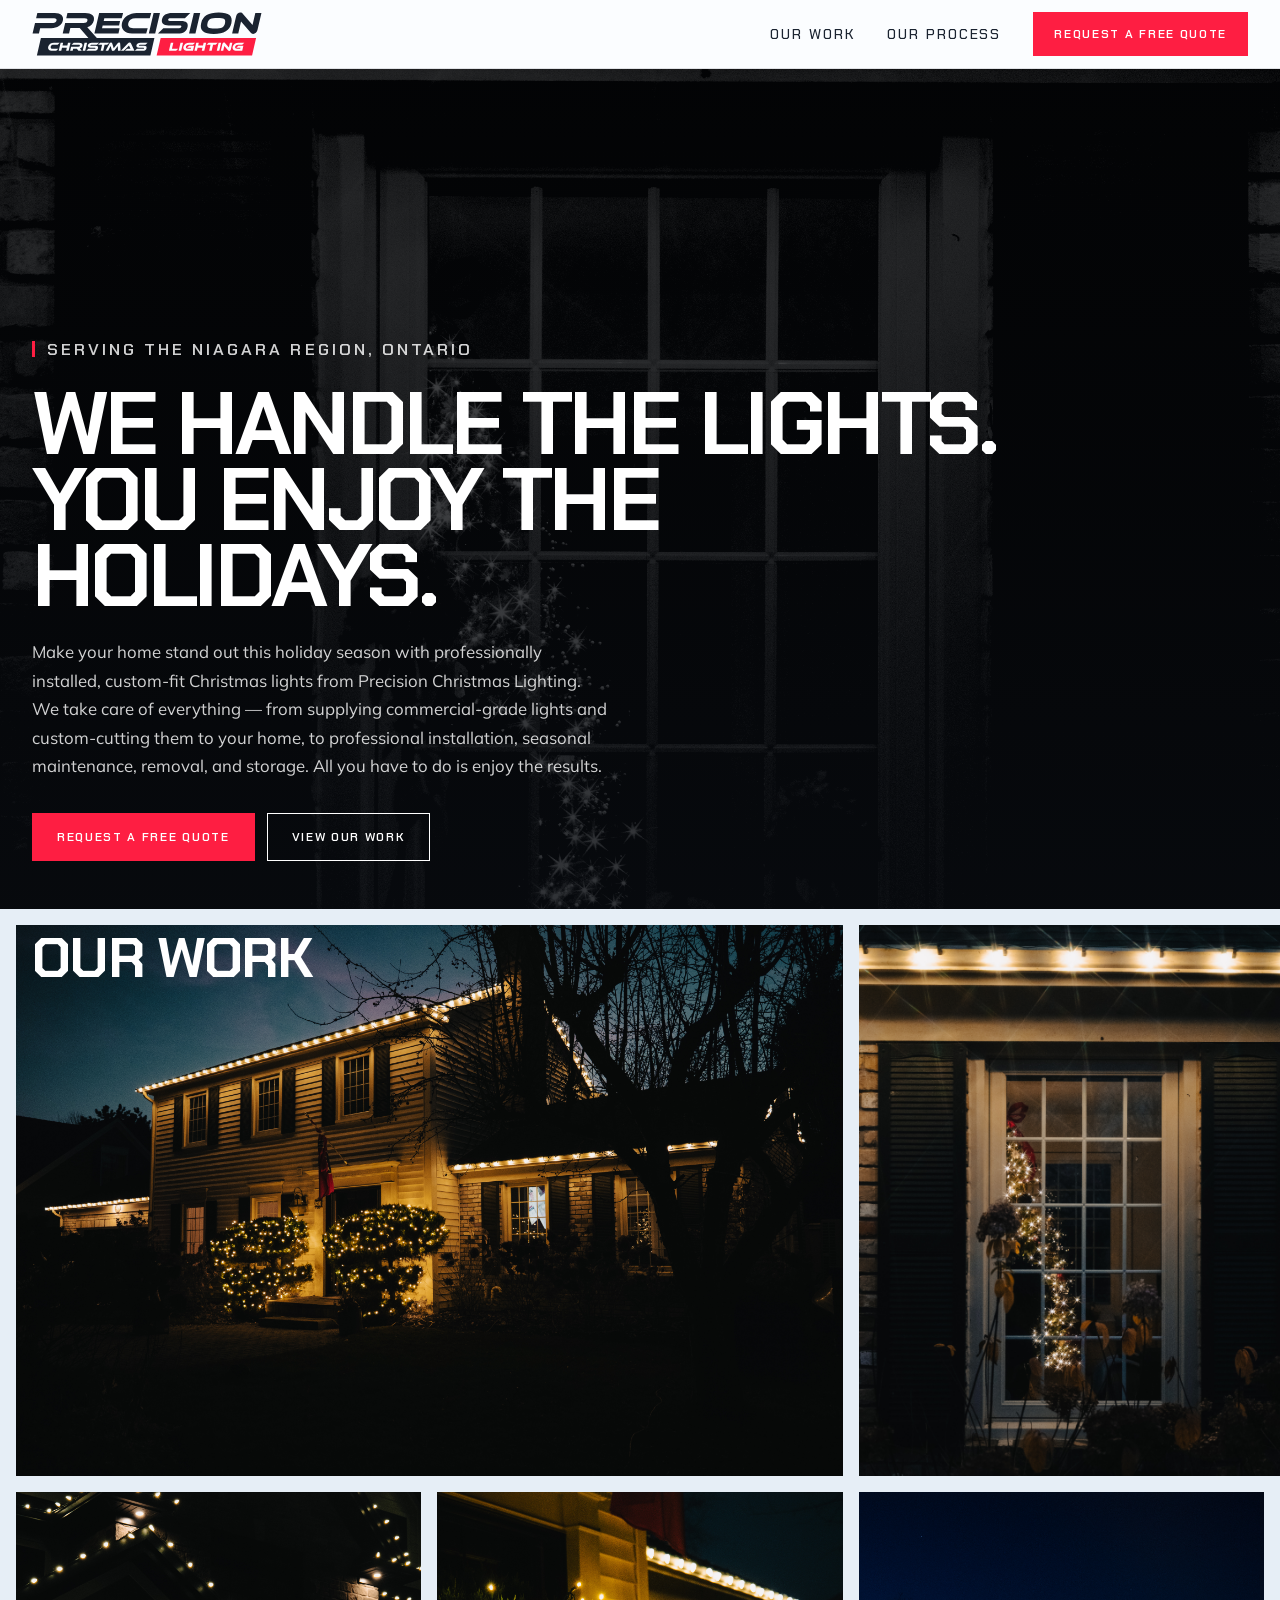
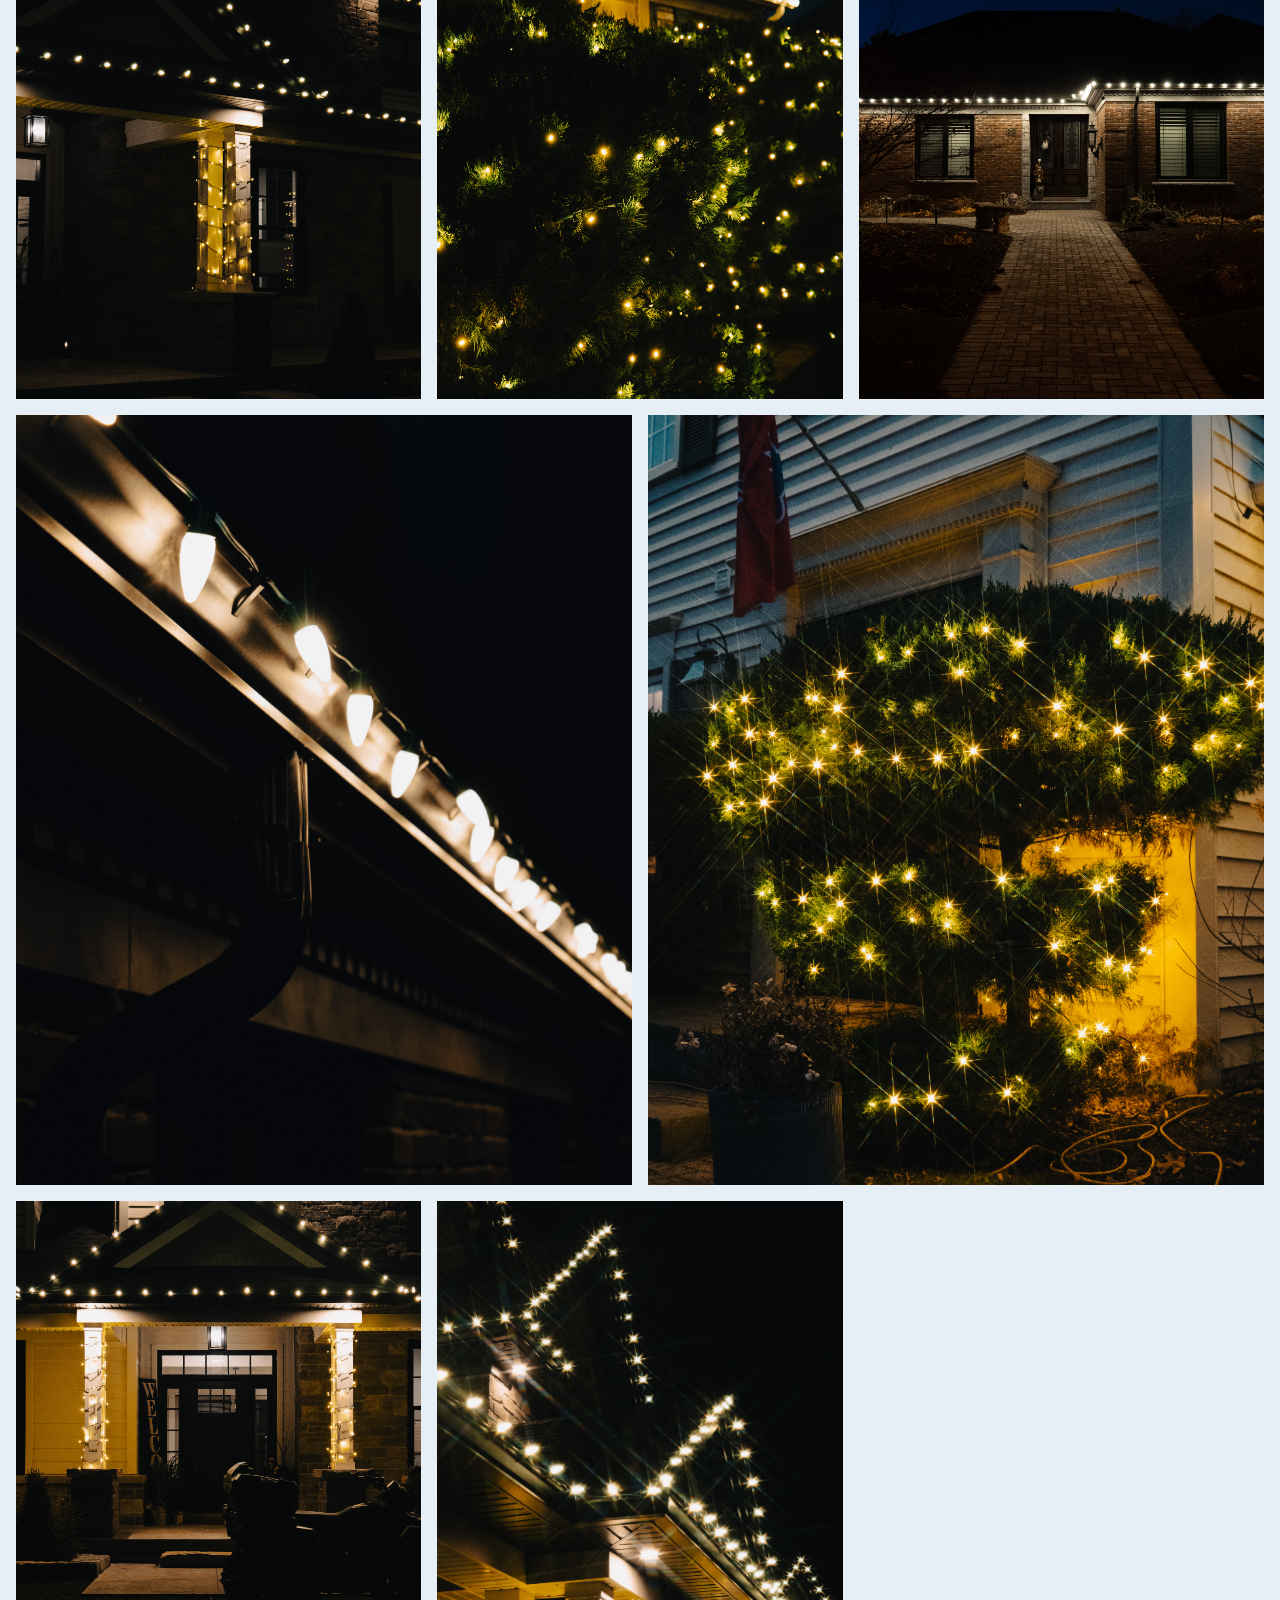
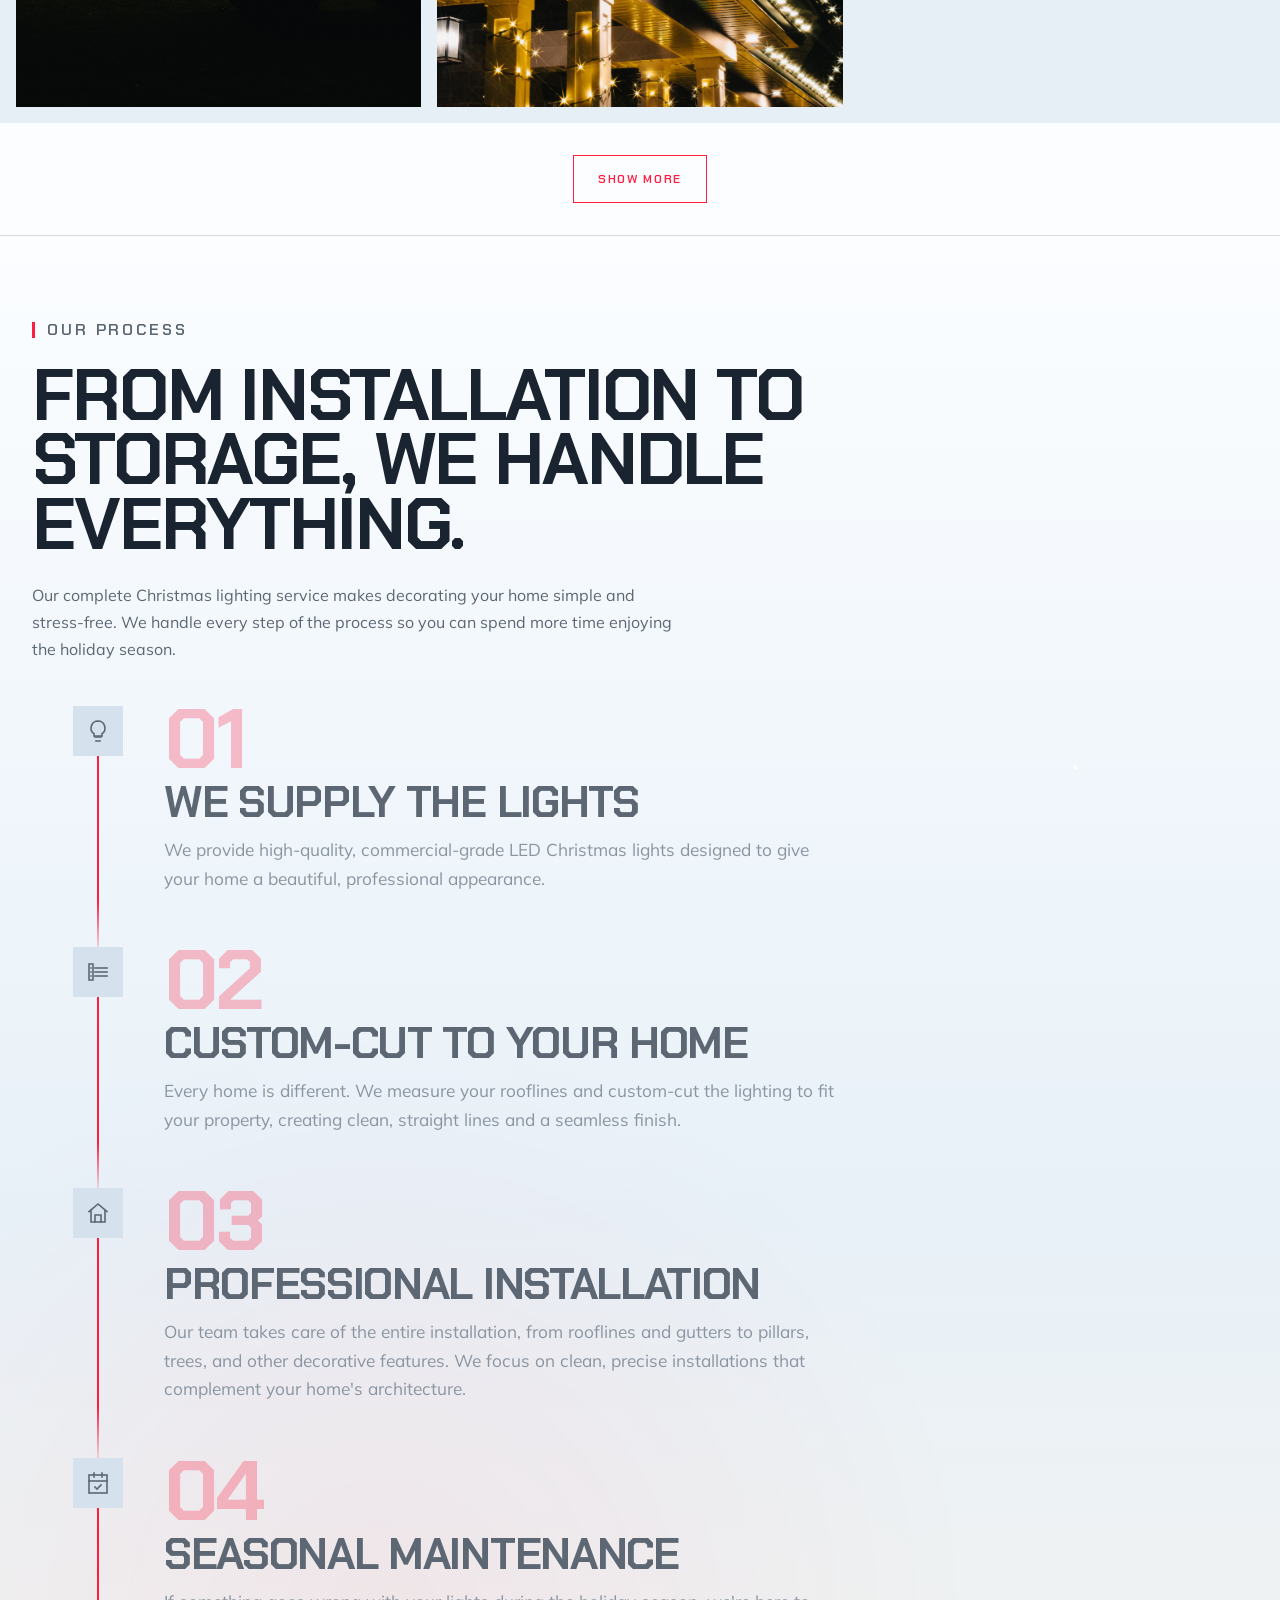
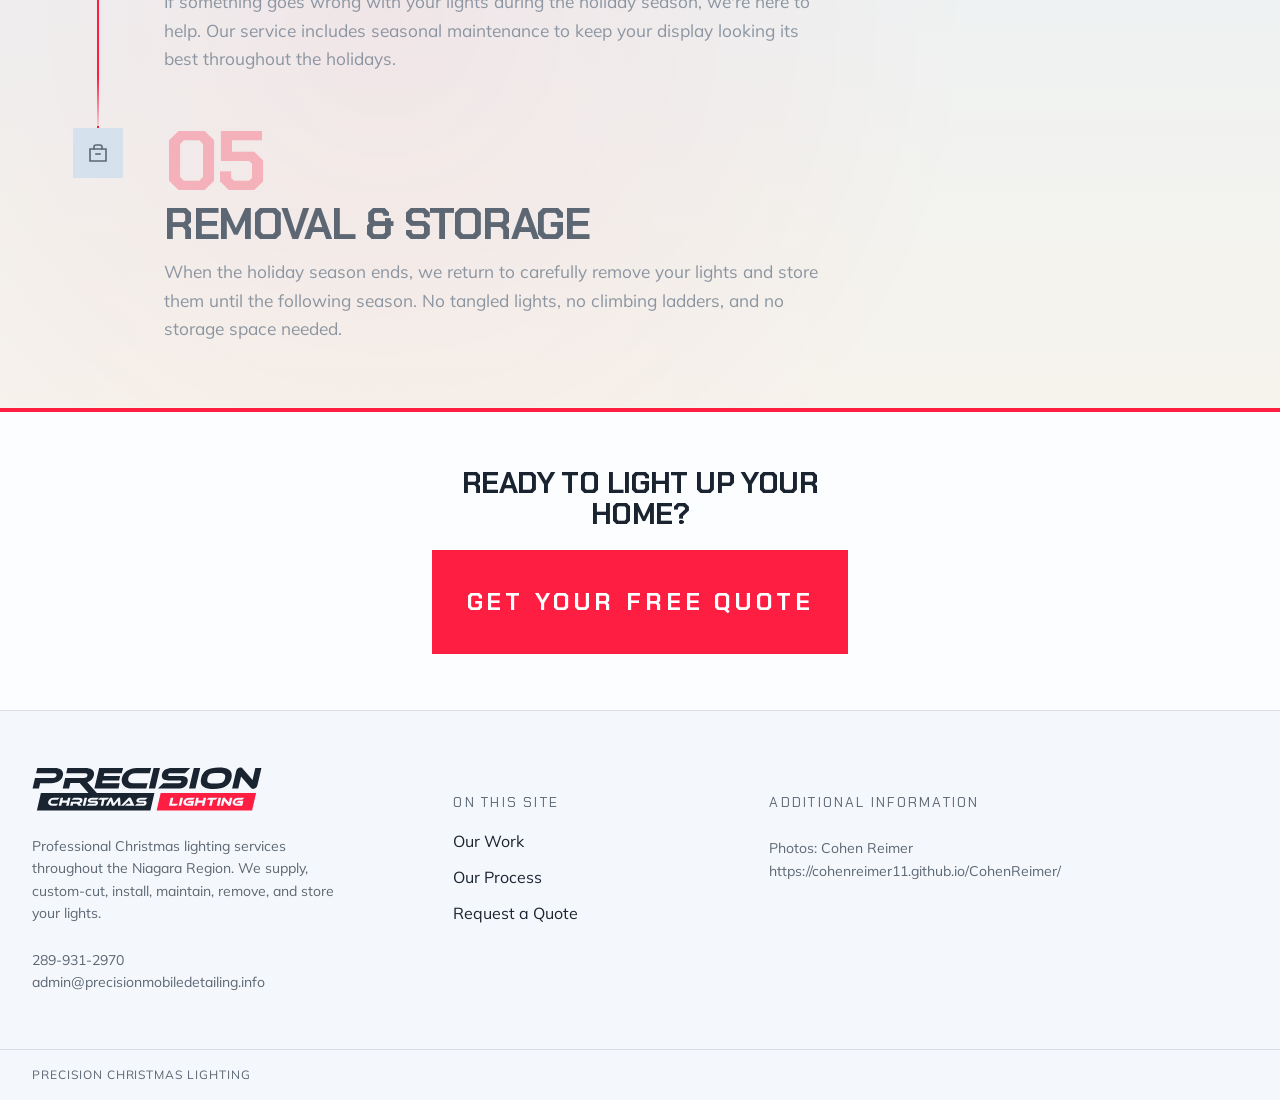
==== commit e45a285f: "up" ====
--- a/index.html
+++ b/index.html
@@ -136,126 +136,103 @@
       <section id="work" class="work-section">
         <h2 class="work-heading" id="work-heading">Our work</h2>
         <div class="work-stage">
-          <div class="work-grid" id="work-frames">
+                    <div class="work-grid" id="work-frames">
 
           <figure class="work-frame span-8 tall-landscape">
             <img src="work/P1079425.jpg" alt="Christmas lighting installation" />
           </figure>
-          <figure class="work-frame span-4">
-            <img src="work/P1079733.jpg" alt="Christmas lighting installation" />
-          </figure>
-
-          <figure class="review-panel span-4">
-            <img class="review-bg" src="work/P1079447.jpg" alt="" />
-            <div class="review-shade" aria-hidden="true"></div>
-            <div class="review-content">
-              <div class="review-meta">
-                <div class="stars" aria-label="5 out of 5 stars">
-                  <svg viewBox="0 0 20 20" aria-hidden="true"><path d="M10 1.4 12.5 7.1h6l-4.8 3.6 1.8 5.8L10 13.1 4.5 16.5l1.8-5.8L1.5 7.1h6L10 1.4Z"/></svg>
-                  <svg viewBox="0 0 20 20" aria-hidden="true"><path d="M10 1.4 12.5 7.1h6l-4.8 3.6 1.8 5.8L10 13.1 4.5 16.5l1.8-5.8L1.5 7.1h6L10 1.4Z"/></svg>
-                  <svg viewBox="0 0 20 20" aria-hidden="true"><path d="M10 1.4 12.5 7.1h6l-4.8 3.6 1.8 5.8L10 13.1 4.5 16.5l1.8-5.8L1.5 7.1h6L10 1.4Z"/></svg>
-                  <svg viewBox="0 0 20 20" aria-hidden="true"><path d="M10 1.4 12.5 7.1h6l-4.8 3.6 1.8 5.8L10 13.1 4.5 16.5l1.8-5.8L1.5 7.1h6L10 1.4Z"/></svg>
-                  <svg viewBox="0 0 20 20" aria-hidden="true"><path d="M10 1.4 12.5 7.1h6l-4.8 3.6 1.8 5.8L10 13.1 4.5 16.5l1.8-5.8L1.5 7.1h6L10 1.4Z"/></svg>
-                </div>
-                <figcaption>Customer</figcaption>
-              </div>
-              <blockquote>Review coming soon.</blockquote>
-            </div>
-          </figure>
-          <figure class="work-frame span-4">
-            <img src="work/P1079437.jpg" alt="Christmas lighting installation" />
-          </figure>
-          <figure class="work-frame span-4">
-            <img src="work/P1079464.jpg" alt="Christmas lighting installation" />
-          </figure>
-
-          <figure class="work-frame span-4">
-            <img src="work/P1079477.jpg" alt="Christmas lighting installation" />
-          </figure>
-          <figure class="review-panel span-4">
-            <img class="review-bg" src="work/P1079721.jpg" alt="" />
-            <div class="review-shade" aria-hidden="true"></div>
-            <div class="review-content">
-              <div class="review-meta">
-                <div class="stars" aria-label="5 out of 5 stars">
-                  <svg viewBox="0 0 20 20" aria-hidden="true"><path d="M10 1.4 12.5 7.1h6l-4.8 3.6 1.8 5.8L10 13.1 4.5 16.5l1.8-5.8L1.5 7.1h6L10 1.4Z"/></svg>
-                  <svg viewBox="0 0 20 20" aria-hidden="true"><path d="M10 1.4 12.5 7.1h6l-4.8 3.6 1.8 5.8L10 13.1 4.5 16.5l1.8-5.8L1.5 7.1h6L10 1.4Z"/></svg>
-                  <svg viewBox="0 0 20 20" aria-hidden="true"><path d="M10 1.4 12.5 7.1h6l-4.8 3.6 1.8 5.8L10 13.1 4.5 16.5l1.8-5.8L1.5 7.1h6L10 1.4Z"/></svg>
-                  <svg viewBox="0 0 20 20" aria-hidden="true"><path d="M10 1.4 12.5 7.1h6l-4.8 3.6 1.8 5.8L10 13.1 4.5 16.5l1.8-5.8L1.5 7.1h6L10 1.4Z"/></svg>
-                  <svg viewBox="0 0 20 20" aria-hidden="true"><path d="M10 1.4 12.5 7.1h6l-4.8 3.6 1.8 5.8L10 13.1 4.5 16.5l1.8-5.8L1.5 7.1h6L10 1.4Z"/></svg>
-                </div>
-                <figcaption>Customer</figcaption>
-              </div>
-              <blockquote>Review coming soon.</blockquote>
-            </div>
-          </figure>
-          <figure class="work-frame span-4">
-            <img src="work/P1079387.jpg" alt="Christmas lighting installation" />
+
+          <figure class="work-frame span-4">
+            <img src="work/P1079388.jpg" alt="Christmas lighting installation" />
+          </figure>
+
+          <figure class="work-frame span-4">
+            <img src="work/P1079733.jpg" alt="Christmas lighting installation" loading="lazy" />
+          </figure>
+
+          <figure class="work-frame span-4">
+            <img src="work/P1079437.jpg" alt="Christmas lighting installation" loading="lazy" />
+          </figure>
+
+          <figure class="work-frame span-4">
+            <img src="work/P1079464.jpg" alt="Christmas lighting installation" loading="lazy" />
+          </figure>
+
+          <figure class="work-frame span-6">
+            <img src="work/P1079477.jpg" alt="Christmas lighting installation" loading="lazy" />
+          </figure>
+
+          <figure class="work-frame span-6">
+            <img src="work/P1079387.jpg" alt="Christmas lighting installation" loading="lazy" />
+          </figure>
+
+          <figure class="work-frame span-4">
+            <img src="work/P1079524.jpg" alt="Christmas lighting installation" loading="lazy" />
+          </figure>
+
+          <figure class="work-frame span-4">
+            <img src="work/P1079694.jpg" alt="Christmas lighting installation" loading="lazy" />
           </figure>
 
           <div class="work-extra" id="work-extra">
             <figure class="work-frame work-more-item span-4">
-              <img src="work/undefined" alt="Precision Christmas Lighting installation photo" loading="lazy" />
-            </figure>
-
-            <figure class="work-frame work-more-item span-4">
-              <img src="work/P1079524.jpg" alt="Precision Christmas Lighting installation photo" loading="lazy" />
-            </figure>
-
-            <figure class="work-frame work-more-item span-4">
-              <img src="work/P1079694.jpg" alt="Precision Christmas Lighting installation photo" loading="lazy" />
+              <img src="work/P1079426.jpg" alt="Precision Christmas Lighting installation photo" loading="lazy" />
+            </figure>
+
+            <figure class="work-frame work-more-item span-4">
+              <img src="work/P1079685.jpg" alt="Precision Christmas Lighting installation photo" loading="lazy" />
+            </figure>
+
+            <figure class="work-frame work-more-item span-4">
+              <img src="work/P1079731.jpg" alt="Precision Christmas Lighting installation photo" loading="lazy" />
             </figure>
 
             <figure class="work-frame work-more-item span-6">
-              <img src="work/P1079426.jpg" alt="Precision Christmas Lighting installation photo" loading="lazy" />
+              <img src="work/P1079739.jpg" alt="Precision Christmas Lighting installation photo" loading="lazy" />
             </figure>
 
             <figure class="work-frame work-more-item span-6">
-              <img src="work/P1079685.jpg" alt="Precision Christmas Lighting installation photo" loading="lazy" />
-            </figure>
-
-            <figure class="work-frame work-more-item span-4">
-              <img src="work/P1079731.jpg" alt="Precision Christmas Lighting installation photo" loading="lazy" />
-            </figure>
-
-            <figure class="work-frame work-more-item span-4">
-              <img src="work/P1079739.jpg" alt="Precision Christmas Lighting installation photo" loading="lazy" />
-            </figure>
-
-            <figure class="work-frame work-more-item span-4">
               <img src="work/P1079392.jpg" alt="Precision Christmas Lighting installation photo" loading="lazy" />
             </figure>
 
+            <figure class="work-frame work-more-item span-4">
+              <img src="work/P1079384.jpg" alt="Precision Christmas Lighting installation photo" loading="lazy" />
+            </figure>
+
+            <figure class="work-frame work-more-item span-4">
+              <img src="work/P1079653.jpg" alt="Precision Christmas Lighting installation photo" loading="lazy" />
+            </figure>
+
+            <figure class="work-frame work-more-item span-4">
+              <img src="work/P1079380.jpg" alt="Precision Christmas Lighting installation photo" loading="lazy" />
+            </figure>
+
+            <figure class="work-frame work-more-item span-4">
+              <img src="work/P1079445.jpg" alt="Precision Christmas Lighting installation photo" loading="lazy" />
+            </figure>
+
+            <figure class="work-frame work-more-item span-4">
+              <img src="work/P1079385.jpg" alt="Precision Christmas Lighting installation photo" loading="lazy" />
+            </figure>
+
+            <figure class="work-frame work-more-item span-4">
+              <img src="work/P1079514.jpg" alt="Precision Christmas Lighting installation photo" loading="lazy" />
+            </figure>
+
             <figure class="work-frame work-more-item span-6">
-              <img src="work/P1079384.jpg" alt="Precision Christmas Lighting installation photo" loading="lazy" />
+              <img src="work/P1079472.jpg" alt="Precision Christmas Lighting installation photo" loading="lazy" />
             </figure>
 
             <figure class="work-frame work-more-item span-6">
-              <img src="work/P1079653.jpg" alt="Precision Christmas Lighting installation photo" loading="lazy" />
-            </figure>
-
-            <figure class="work-frame work-more-item span-4">
-              <img src="work/P1079380.jpg" alt="Precision Christmas Lighting installation photo" loading="lazy" />
-            </figure>
-
-            <figure class="work-frame work-more-item span-4">
-              <img src="work/P1079445.jpg" alt="Precision Christmas Lighting installation photo" loading="lazy" />
-            </figure>
-
-            <figure class="work-frame work-more-item span-4">
-              <img src="work/P1079385.jpg" alt="Precision Christmas Lighting installation photo" loading="lazy" />
-            </figure>
-
-            <figure class="work-frame work-more-item span-4">
-              <img src="work/P1079514.jpg" alt="Precision Christmas Lighting installation photo" loading="lazy" />
+              <img src="work/P1079792.jpg" alt="Precision Christmas Lighting installation photo" loading="lazy" />
+            </figure>
+
+            <figure class="work-frame work-more-item span-4">
+              <img src="work/P1079447.jpg" alt="Precision Christmas Lighting installation photo" loading="lazy" />
             </figure>
 
             <figure class="work-frame work-more-item span-8">
-              <img src="work/P1079472.jpg" alt="Precision Christmas Lighting installation photo" loading="lazy" />
-            </figure>
-
-            <figure class="work-frame work-more-item span-4">
-              <img src="work/P1079792.jpg" alt="Precision Christmas Lighting installation photo" loading="lazy" />
+              <img src="work/P1079721.jpg" alt="Precision Christmas Lighting installation photo" loading="lazy" />
             </figure>
           </div>
           </div>
--- a/css/styles.css
+++ b/css/styles.css
@@ -690,118 +690,6 @@
   color: var(--muted);
 }
 
-.review-panel {
-  position: relative;
-  display: flex;
-  overflow: hidden;
-  width: 100%;
-  min-height: 100%;
-  aspect-ratio: 4 / 5;
-  margin: 0;
-  color: var(--white);
-  background: var(--snow);
-}
-
-@media (max-width: 639px) {
-  .header-inner,
-  .hero-content,
-  .work-more,
-  .process-intro,
-  .process-list,
-  .cta-band-inner,
-  .footer-grid,
-  .footer-bar,
-  .quote-aside,
-  .quote-main,
-  .work-heading {
-    padding-left: 1.25rem;
-    padding-right: 1.25rem;
-  }
-
-  .hero-content h1 { font-size: clamp(2rem, 9vw, 3rem); }
-  .hero-content p { font-size: 0.95rem; line-height: 1.6; }
-  .work-heading { font-size: clamp(1.75rem, 8vw, 2.5rem); padding-top: 1rem; padding-bottom: 0.5rem; }
-  .process-intro h2, .cta-band h2, .quote-aside h1 { font-size: clamp(1.75rem, 7.5vw, 2.5rem); }
-  .process-body h3, .expectations h2 { font-size: 1.1rem; }
-  .process-body p, .process-intro p, .quote-aside > p, .expectations p, .cta-band-row p, .footer-brand p, .footer-nav a, .credits p { font-size: 0.92rem; line-height: 1.6; }
-  .btn, .btn-lg, .btn-cta { font-size: 0.7rem; letter-spacing: 0.1em; }
-  .btn-lg { min-height: 2.75rem; padding: 0.75rem 1rem; }
-  .btn-cta { min-height: 4.5rem; font-size: 0.85rem; }
-
-  .work-grid { --work-gap: 0.625rem; padding: 0.625rem; gap: 0.625rem; grid-template-columns: repeat(2, minmax(0, 1fr)); }
-  .work-grid .span-4, .work-grid .span-5, .work-grid .span-6, .work-grid .span-7, .work-grid .span-8, .work-grid .span-12 { grid-column: span 1; }
-  .work-grid .span-12, .work-grid .tall-landscape.span-8, .work-grid .tall-landscape { grid-column: span 2; }
-  .work-frame, .review-panel { aspect-ratio: 1 / 1; }
-  .work-frame.tall-landscape { aspect-ratio: 4 / 3; }
-  .review-panel blockquote { font-size: 0.9rem; line-height: 1.15; }
-  .review-content { padding: 0.85rem; gap: 0.75rem; }
-  .stars svg { width: 0.85rem; height: 0.85rem; }
-}
-
-.review-bg {
-  position: absolute;
-  inset: 0;
-  width: 100%;
-  height: 100%;
-  object-fit: cover;
-}
-
-.review-shade {
-  position: absolute;
-  inset: 0;
-  background: linear-gradient(180deg, rgba(15, 20, 28, 0.22) 0%, rgba(15, 20, 28, 0.5) 100%);
-}
-
-.review-content {
-  position: relative;
-  z-index: 1;
-  display: flex;
-  flex-direction: column;
-  justify-content: space-between;
-  gap: 1rem;
-  flex: 1;
-  padding: 1.15rem 1.15rem 1.25rem;
-}
-
-.review-meta {
-  display: flex;
-  align-items: center;
-  justify-content: space-between;
-  gap: 0.75rem;
-}
-
-.stars {
-  display: flex;
-  gap: 0.2rem;
-  color: var(--lime);
-}
-
-.stars svg {
-  width: 1.05rem;
-  height: 1.05rem;
-  fill: currentColor;
-}
-
-.review-panel blockquote {
-  margin: 0;
-  font-family: var(--font-display);
-  font-size: clamp(1.15rem, 2.2vw, 1.65rem);
-  font-weight: 700;
-  line-height: 1.08;
-  letter-spacing: -0.03em;
-  text-transform: uppercase;
-  color: var(--white);
-}
-
-.review-panel figcaption {
-  margin: 0;
-  font-family: var(--font-display);
-  font-size: 0.75rem;
-  font-weight: 600;
-  letter-spacing: 0.16em;
-  text-transform: uppercase;
-  color: rgba(255, 255, 255, 0.78);
-}
 
 .work-more {
   display: flex;
